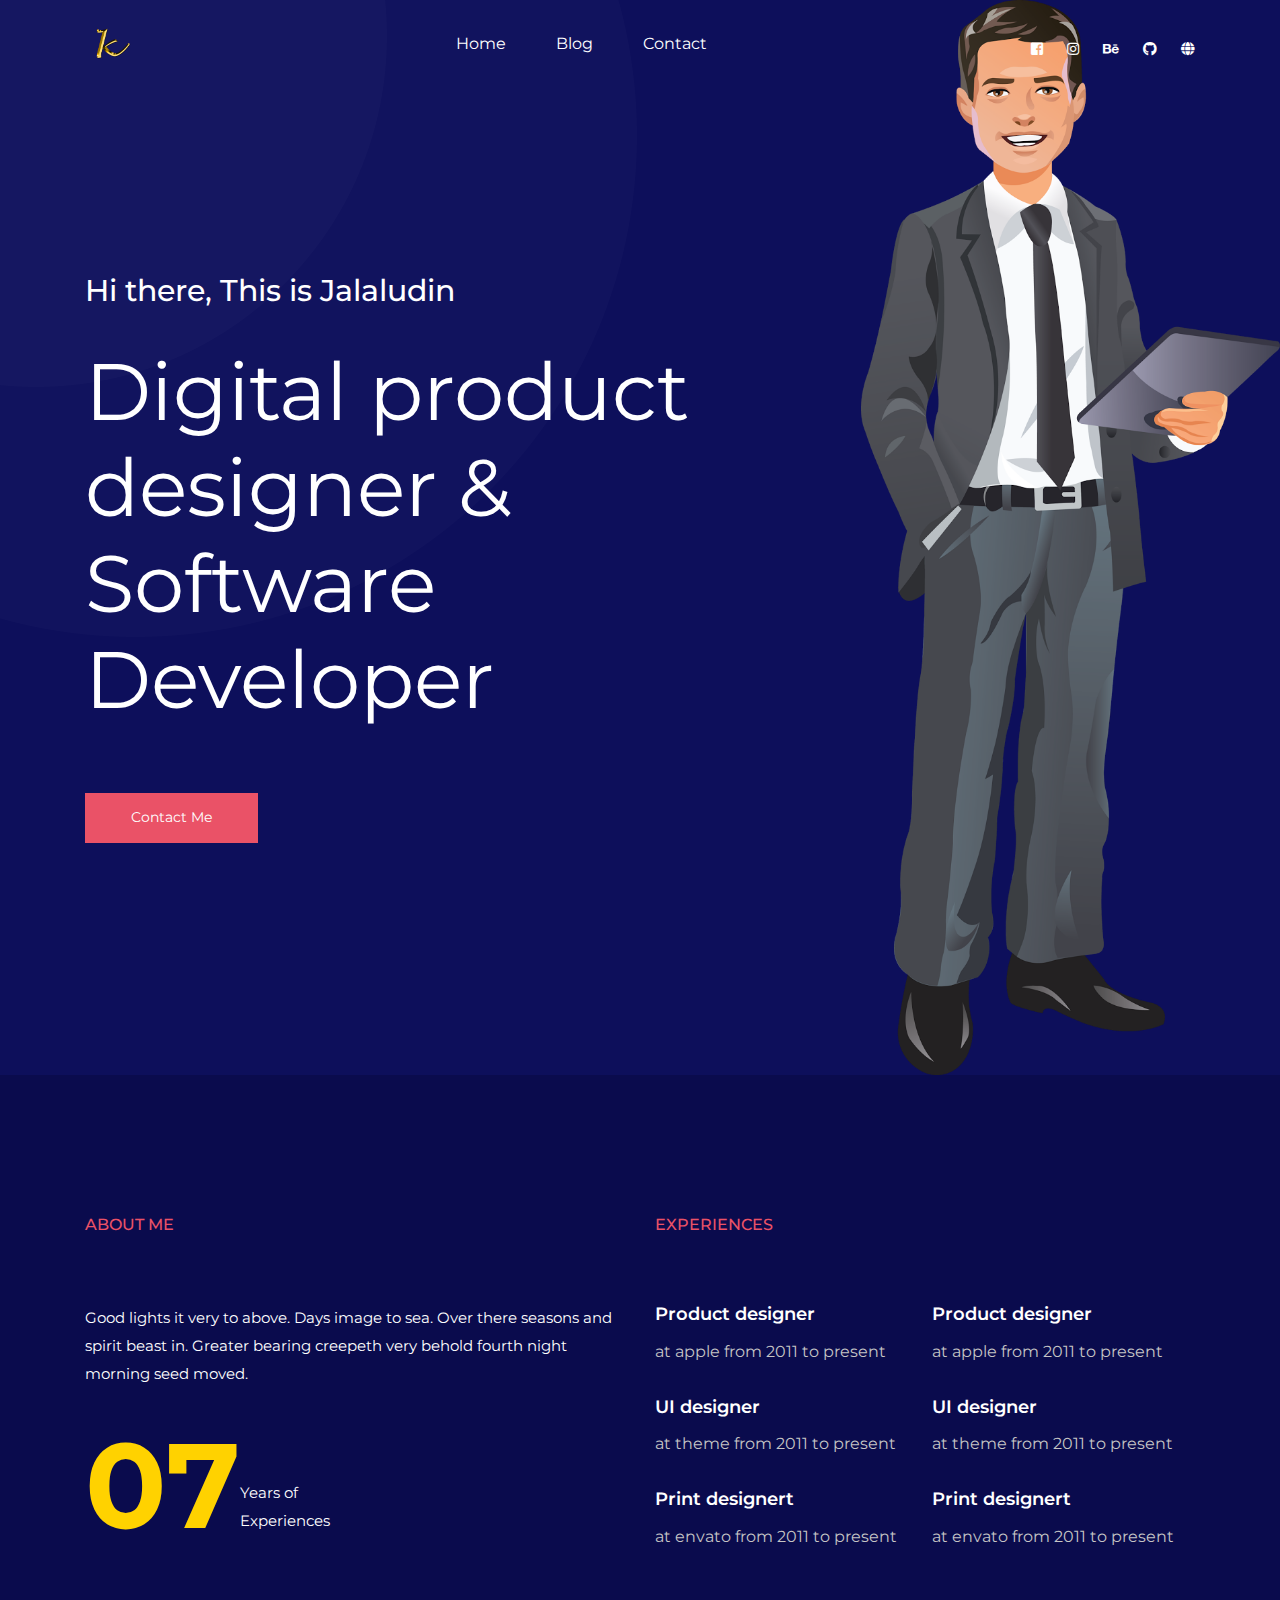
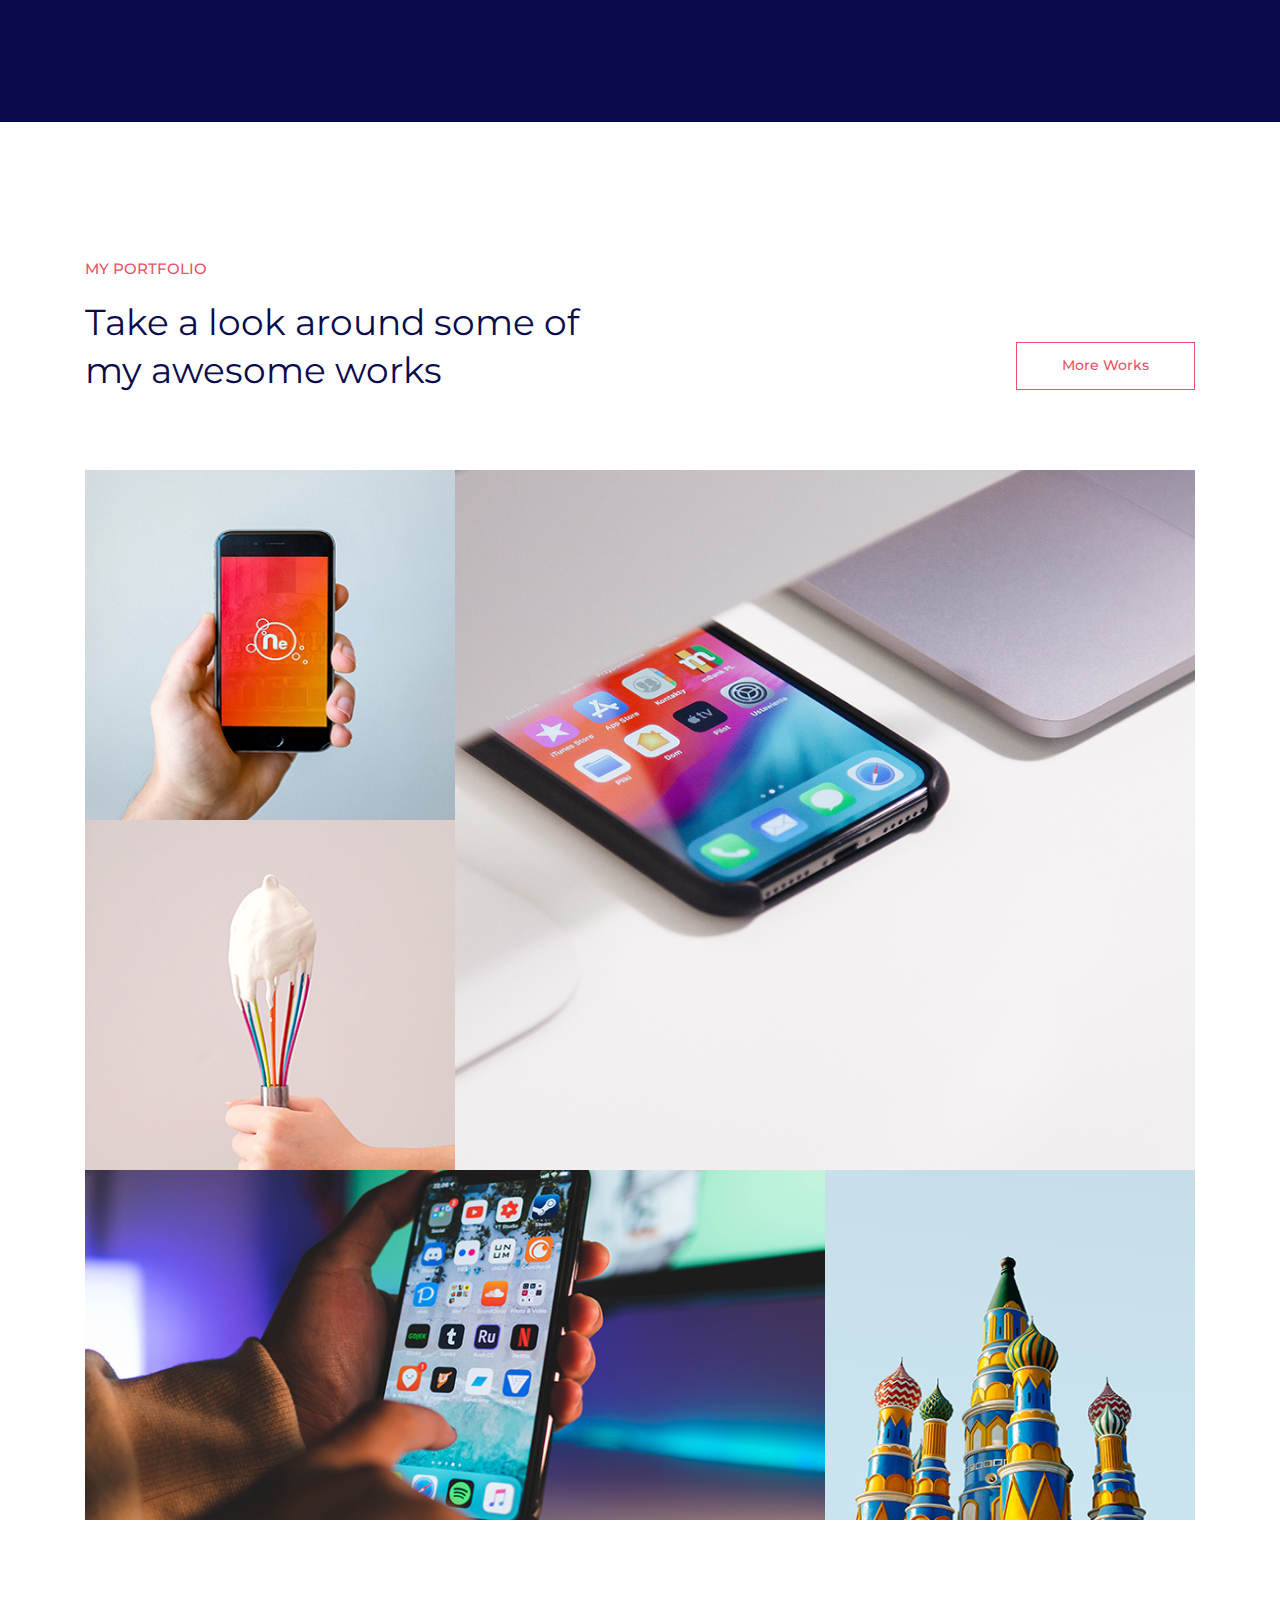
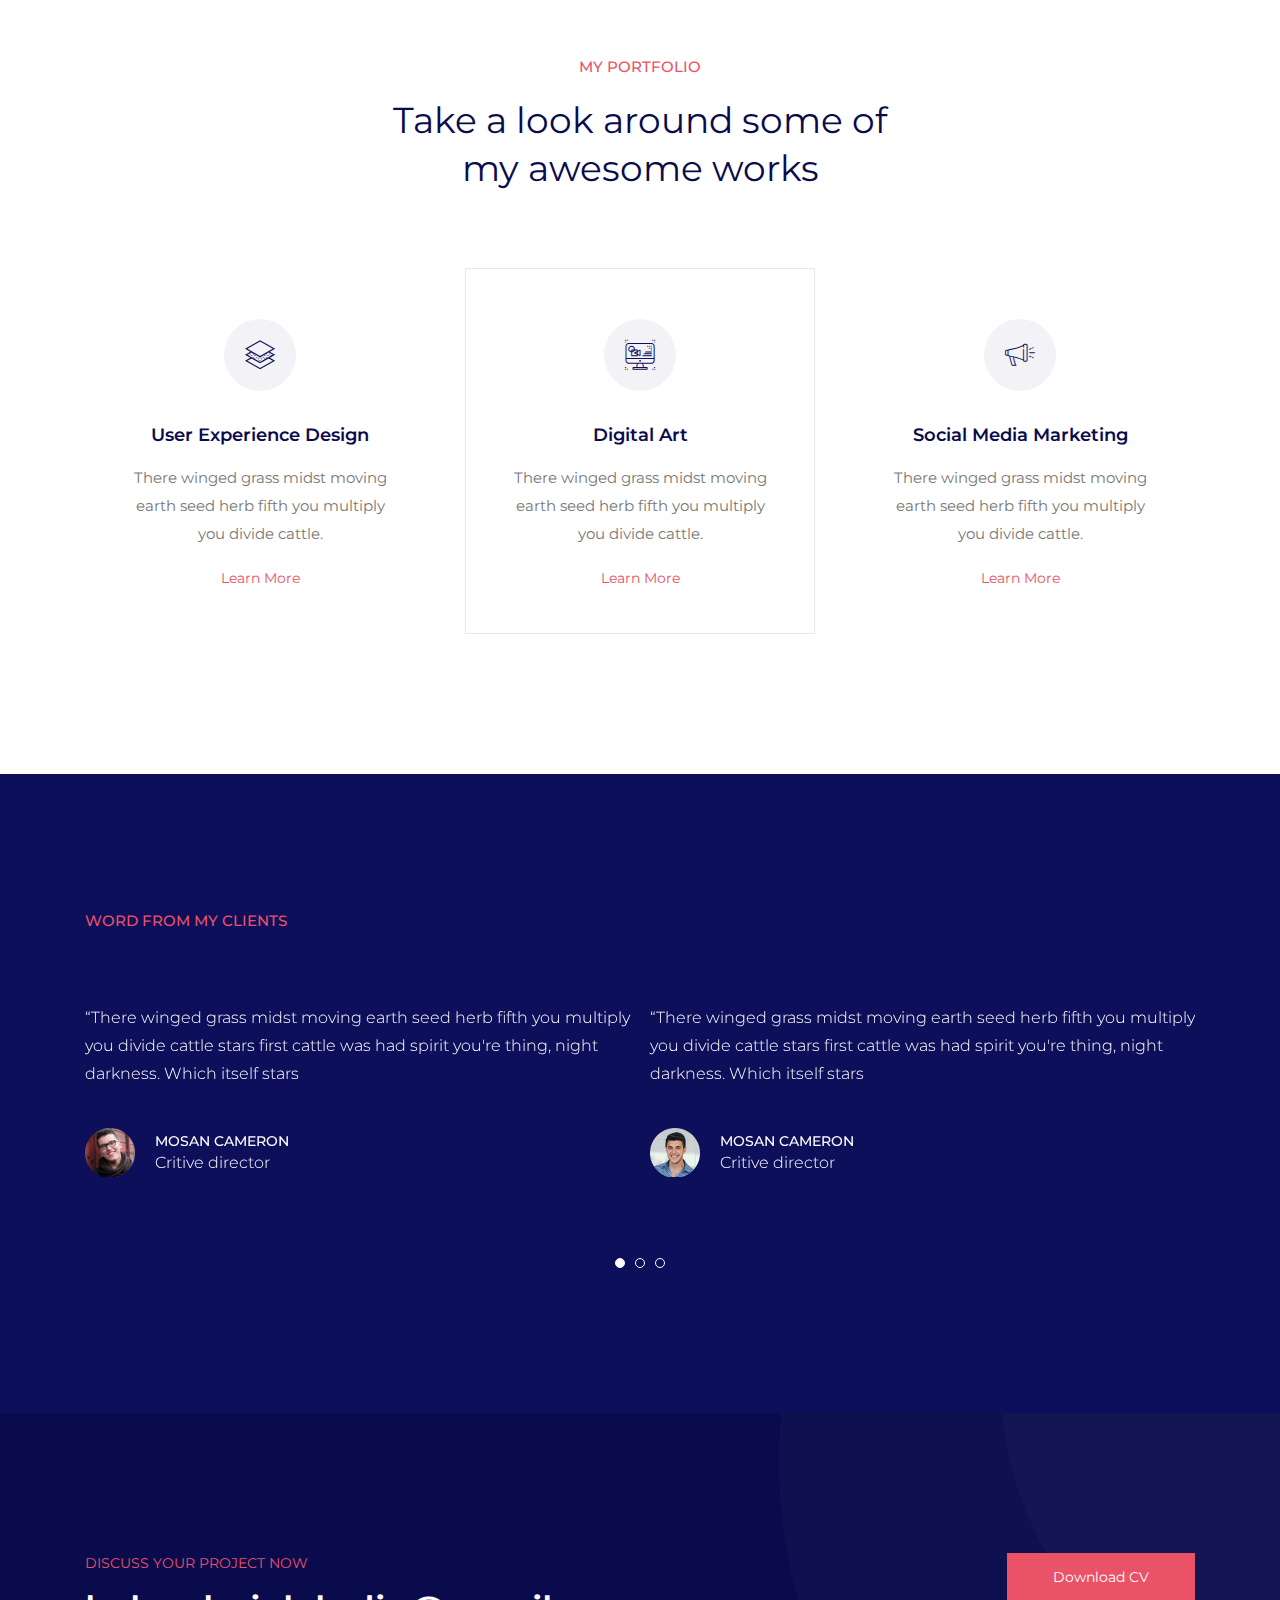
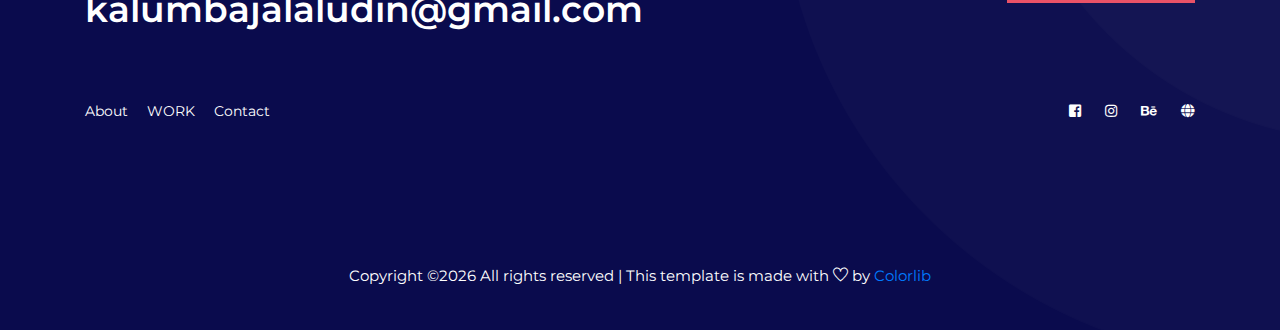
==== index.html @ 6cd294a6 "Sosme styles--- chila updates" ====
<!doctype html>
<html lang="en">

<head>
    <!-- Required meta tags -->
    <meta charset="utf-8">
    <meta name="viewport" content="width=device-width, initial-scale=1, shrink-to-fit=no">
    <title>Kalumba Jalaludin</title>
    <link rel="icon" href="img/favicon.png">
    <!-- Bootstrap CSS -->
    <link rel="stylesheet" href="css/bootstrap.min.css">
    <!-- animate CSS -->
    <link rel="stylesheet" href="css/animate.css">
    <!-- owl carousel CSS -->
    <link rel="stylesheet" href="css/owl.carousel.min.css">
    <!-- themify CSS -->
    <link rel="stylesheet" href="css/themify-icons.css">
    <!-- flaticon CSS -->
    <link rel="stylesheet" href="css/flaticon.css">
    <!-- font awesome CSS -->
    <link rel="stylesheet" href="css/magnific-popup.css">
    <!-- swiper CSS -->
    <link rel="stylesheet" href="css/slick.css">
    <link rel="stylesheet" href="css/gijgo.min.css">
    <link rel="stylesheet" href="css/nice-select.css">
    <link rel="stylesheet" href="css/all.css">
    <!-- style CSS -->
    <link rel="stylesheet" href="css/style.css">
</head>

<body>
    <!--::header part start::-->
    <header class="main_menu home_menu">
        <div class="container">
            <div class="row align-items-center">
                <div class="col-lg-12">
                    <nav class="navbar navbar-expand-lg navbar-light">
                        <a class="navbar-brand" href="index.html"> <img src="img/logo.png" alt="logo" style="width: 50px; height: 40px;"> </a>
                        <button class="navbar-toggler" type="button" data-toggle="collapse"
                            data-target="#navbarSupportedContent" aria-controls="navbarSupportedContent"
                            aria-expanded="false" aria-label="Toggle navigation">
                            <span class="menu_icon"><i class="ti-menu"></i></span>
                        </button>

                        <div class="collapse navbar-collapse main-menu-item" id="navbarSupportedContent">
                            <ul class="navbar-nav">
                                <li class="nav-item">
                                    <a class="nav-link" href="#">Home</a>
                                </li>
                                <li class="nav-item">
                                    <a class="nav-link" href="#">Blog</a>
                                </li>
                                <li class="nav-item">
                                    <a class="nav-link" href="#">Contact</a>
                                </li>
                            </ul>
                        </div>
                        <div class="social_icon">
                            <a href="#"><i class="fab fa-facebook-square"></i></a>
                            <a href="#"><i class="fab fa-instagram"></i></a>
                            <a href="#"><i class="fab fa-behance"></i></a>
                            <a href="#"><i class="fab fa-github"></i></a>
                            <a href="#"><i class="fas fa-globe"></i></a>
                        </div>
                    </nav>
                </div>
            </div>
        </div>
    </header>
    <!-- Header part end-->

    <!-- banner part start-->
    <section class="banner_part">
        <div class="container">
            <div class="row align-items-center">
                <div class="col-lg-7">
                    <div class="banner_text">
                        <div class="banner_text_iner">
                            <h5>Hi there, This is Jalaludin</h5>
                            <h1>Digital product
                                    designer & Software Developer</h1>
                            <div class="banner_btn">
                                <a href="#" class="btn_1">Contact me</a>
                            </div>
                        </div>
                    </div>
                </div>
            </div>
        </div>
    </section>
    <!-- banner part start-->

    <!-- about part start-->
    <section class="about_part section_padding">
        <div class="container">
            <div class="row">
                <div class="col-lg-6">
                    <div class="about_text">
                        <h4>about me</h4>
                        <p>Good lights it very to above. Days image to sea. Over there seasons and spirit beast in. Greater bearing creepeth very behold fourth night morning seed moved.</p>
                        <div class="experiance">
                            <h2>07</h2>
                            <p>Years of <span>Experiences</span></p>
                        </div>
                    </div>
                </div>
                <div class="col-lg-6">
                    <div class="experiance_list">
                        <h4>Experiences</h4>
                        <div class="experiance_list_iner">
                            <div class="single_experiance_list">
                                <h5>Product designer</h5>
                                <p>at apple from 2011 to present</p>
                            </div>
                            <div class="single_experiance_list">
                                <h5>UI designer </h5>
                                <p>at theme from 2011 to present</p>
                            </div>
                            <div class="single_experiance_list">
                                <h5>Print designert</h5>
                                <p>at envato from 2011 to present</p>
                            </div>
                            <div class="single_experiance_list">
                                <h5>Product designer</h5>
                                <p>at apple from 2011 to present</p>
                            </div>
                            <div class="single_experiance_list">
                                <h5>UI designer </h5>
                                <p>at theme from 2011 to present</p>
                            </div>
                            <div class="single_experiance_list">
                                <h5>Print designert</h5>
                                <p>at envato from 2011 to present</p>
                            </div>
                        </div>
                    </div>
                </div>
            </div>
        </div>
    </section>
    <!-- about part end-->

    <!-- portfolio part css start -->
    <section class="portfolio_part section_padding">
        <div class="container">
            <div class="row align-items-center">
                <div class="col-lg-6">
                    <div class="section_tittle">
                        <p>My portfolio</p>
                        <h2>Take a look around some of my awesome works</h2>
                    </div>
                </div>
                <div class="col-lg-6">
                    <div class="section_btn text-right">
                        <a href="#" class="btn_2">More works</a>
                    </div>
                </div>
            </div>
            <div class="row">
                <div class="col-lg-12">
                    <div class="mesonary_part">
                        <div class="grid">
                            <div class="grid-sizer"></div>
                            <a href="portfolio_details.html" class="grid-item">
                                <img src="img/port_1.png" alt="">
                                <div class="portfolio_hover_text">
                                    <i class="ti-plus"></i>
                                </div>
                            </a>
                            <a href="portfolio_details.html" class="grid-item big_height big_weight">
                                <img src="img/port_2.png" alt="">
                                <div class="portfolio_hover_text">
                                    <i class="ti-plus"></i>
                                </div>
                            </a>
                            <a href="portfolio_details.html" class="grid-item">
                                <img src="img/port_3.png" alt="">
                                <div class="portfolio_hover_text">
                                    <i class="ti-plus"></i>
                                </div>
                            </a>
                            <a href="portfolio_details.html" class="grid-item big_weight">
                                <img src="img/port_4.png" alt="">
                                <div class="portfolio_hover_text">
                                    <i class="ti-plus"></i>
                                </div>
                            </a>
                            <a href="portfolio_details.html" class="grid-item">
                                <img src="img/port_5.png" alt="">
                                <div class="portfolio_hover_text">
                                    <i class="ti-plus"></i>
                                </div>
                            </a>
                        </div>
                    </div>
                </div>
            </div>
        </div>
    </section>
    <!-- portfolio part css end -->

    <!-- Service part start-->
    <section class="service_part padding_bottom">
        <div class="container">
            <div class="row justify-content-center">
                <div class="col-lg-6">
                    <div class="section_tittle text-center">
                        <p>My portfolio</p>
                        <h2>Take a look around some of my awesome works</h2>
                    </div>
                </div>
            </div>
            <div class="row align-items-center">
                <div class="col-lg-4 col-sm-6">
                    <div class="single_service_part">
                        <div class="single_service_text">
                            <span class="flaticon-layers"></span>
                            <h2>User experience design</h2>
                            <p>There winged grass midst moving earth seed herb fifth you multiply you divide cattle.</p>
                            <a href="#" class="learn_btn">learn more</a>
                        </div>
                    </div>
                </div>
                <div class="col-lg-4 col-sm-6">
                    <div class="single_service_part active">
                        <div class="single_service_text">
                            <span class="flaticon-design"></span>
                            <h2>Digital art</h2>
                            <p>There winged grass midst moving earth seed herb fifth you multiply you divide cattle.</p>
                            <a href="#" class="learn_btn">learn more</a>
                        </div>
                    </div>
                </div>
                <div class="col-lg-4 col-sm-6">
                    <div class="single_service_part">
                        <div class="single_service_text">
                            <span class="flaticon-speaker"></span>
                            <h2>Social media marketing</h2>
                            <p>There winged grass midst moving earth seed herb fifth you multiply you divide cattle.</p>
                            <a href="#" class="learn_btn">learn more</a>
                        </div>
                    </div>
                </div>
            </div>
        </div>
    </section>
    <!-- Service part end-->

    <!--::review_part start::-->
    <section class="review_part section_padding">
        <div class="container">
           <div class="row">
              <div class="col-xl-5">
                 <div class="section_tittle">
                    <p>Word from my clients</p>
                 </div>
              </div>
           </div>
           <div class="row">
              <div class="col-lg-12">
                 <div class="client_review_part owl-carousel">
                    <div class="client_review_single">
                       <div class="client_review_text">
                          <p>
                            “There winged grass midst moving earth seed herb fifth you multiply you divide cattle stars first cattle was had spirit you're thing, night darkness. Which itself stars 
                          </p>
                          <div class="client_review_img">
                            <img src="img/client/client_1.png" alt="#" />
                            <h4>Mosan Cameron</h4>
                            <p>Critive director</p>
                          </div>
                       </div>
                    </div>
                    <div class="client_review_single">
                       <div class="client_review_text">
                          <p>
                            “There winged grass midst moving earth seed herb fifth you multiply you divide cattle stars first cattle was had spirit you're thing, night darkness. Which itself stars 
                          </p>
                          <div class="client_review_img">
                             <img src="img/client/client_2.png" alt="#" />
                             <h4>Mosan Cameron</h4>
                             <p>Critive director</p>
                          </div>
                       </div>
                    </div>
                    <div class="client_review_single">
                       <div class="client_review_text">
                          <p>
                            “There winged grass midst moving earth seed herb fifth you multiply you divide cattle stars first cattle was had spirit you're thing, night darkness. Which itself stars 
                          </p>
                          <div class="client_review_img">
                             <img src="img/client/client_2.png" alt="#" />
                             <h4>Mosan Cameron</h4>
                             <p>Critive director</p>
                          </div>
                       </div>
                    </div>
                    <div class="client_review_single">
                       <div class="client_review_text">
                          <p>
                            “There winged grass midst moving earth seed herb fifth you multiply you divide cattle stars first cattle was had spirit you're thing, night darkness. Which itself stars 
                          </p>
                          <div class="client_review_img">
                             <img src="img/client/client_2.png" alt="#" />
                             <h4>Mosan Cameron</h4>
                             <p>Critive director</p>
                          </div>
                       </div>
                    </div>
                    <div class="client_review_single">
                       <div class="client_review_text">
                            <p>
                            “There winged grass midst moving earth seed herb fifth you multiply you divide cattle stars first cattle was had spirit you're thing, night darkness. Which itself stars 
                            </p>
                          <div class="client_review_img">
                             <img src="img/client/client_3.png" alt="#" />
                             <h4>Mosan Cameron</h4>
                             <p>Critive director</p>
                          </div>
                       </div>
                    </div>
                    <div class="client_review_single">
                       <div class="client_review_text">
                          <p>
                            “There winged grass midst moving earth seed herb fifth you multiply you divide cattle stars first cattle was had spirit you're thing, night darkness. Which itself stars 
                          </p>
                          <div class="client_review_img">
                             <img src="img/client/client_3.png" alt="#" />
                             <h4>Mosan Cameron</h4>
                             <p>Critive director</p>
                          </div>
                       </div>
                    </div>
                 </div>
              </div>
           </div>
        </div>
    </section>
     <!--::review_part end::-->

     <!-- footer css start -->
     <footer class="footer_Part padding_top">
         <div class="container">
             <div class="row alingn-item-center">
                 <div class="col-lg-6">
                     <div class="footer_text">
                         <span>Discuss your project now</span>
                         <h2>kalumbajalaludin@gmail.com </h2>
                     </div>
                 </div>
                 <div class="col-lg-6">
                     <div class="footer_btn">
                         <a href="#" class="btn_1">Download CV</a>
                     </div>
                 </div>
                 <div class="col-lg-6">
                     <div class="footer_menu">
                         <a href="#">About</a>
                         <a href="#">WORK</a>
                         <a href="#">Contact</a>
                     </div>
                 </div>
                 <div class="col-lg-6">
                    <div class="social_icon">
                        <a href="#"><i class="fab fa-facebook-square"></i></a>
                        <a href="#"><i class="fab fa-instagram"></i></a>
                        <a href="#"><i class="fab fa-behance"></i></a>
                        <a href="#"><i class="fas fa-globe"></i></a>
                    </div>
                 </div>
                 <div class="col-lg-12">
                        <div class="copyright_part text-center">
                            <p class="footer-text m-0">
                            <!-- Link back to Colorlib can't be removed. Template is licensed under CC BY 3.0. -->
Copyright &copy;<script>document.write(new Date().getFullYear());</script> All rights reserved | This template is made with <i class="ti-heart" aria-hidden="true"></i> by <a href="https://colorlib.com" target="_blank">Colorlib</a>
<!-- Link back to Colorlib can't be removed. Template is licensed under CC BY 3.0. -->
                            </p>
                        </div>
                 </div>
             </div>
         </div>
     </footer>
     <!-- footer css end -->

    <!-- jquery plugins here-->
    <script src="js/jquery-1.12.1.min.js"></script>
    <!-- popper js -->
    <script src="js/popper.min.js"></script>
    <!-- bootstrap js -->
    <script src="js/bootstrap.min.js"></script>
    <!-- easing js -->
    <script src="js/jquery.magnific-popup.js"></script>
    <!-- masonry js -->
    <script src="js/masonry.pkgd.js"></script>
    <!-- particles js -->
    <script src="js/owl.carousel.min.js"></script>

    <script src="js/jquery.nice-select.min.js"></script>
    <!-- custom js -->
    <script src="js/custom.js"></script>
</body>

</html>
---- css/themify-icons.css ----
@font-face {
	font-family: 'themify';
	src:url('../fonts/themify.eot?-fvbane');
	src:url('../fonts/themify.eot?#iefix-fvbane') format('embedded-opentype'),
		url('../fonts/themify.woff?-fvbane') format('woff'),
		url('../fonts/themify.ttf?-fvbane') format('truetype'),
		url('../fonts/themify.svg?-fvbane#themify') format('svg');
	font-weight: normal;
	font-style: normal;
}

[class^="ti-"], [class*=" ti-"] {
	font-family: 'themify';
	speak: none;
	font-style: normal;
	font-weight: normal;
	font-variant: normal;
	text-transform: none;
	line-height: 1;

	/* Better Font Rendering =========== */
	-webkit-font-smoothing: antialiased;
	-moz-osx-font-smoothing: grayscale;
}

.ti-wand:before {
	content: "\e600";
}
.ti-volume:before {
	content: "\e601";
}
.ti-user:before {
	content: "\e602";
}
.ti-unlock:before {
	content: "\e603";
}
.ti-unlink:before {
	content: "\e604";
}
.ti-trash:before {
	content: "\e605";
}
.ti-thought:before {
	content: "\e606";
}
.ti-target:before {
	content: "\e607";
}
.ti-tag:before {
	content: "\e608";
}
.ti-tablet:before {
	content: "\e609";
}
.ti-star:before {
	content: "\e60a";
}
.ti-spray:before {
	content: "\e60b";
}
.ti-signal:before {
	content: "\e60c";
}
.ti-shopping-cart:before {
	content: "\e60d";
}
.ti-shopping-cart-full:before {
	content: "\e60e";
}
.ti-settings:before {
	content: "\e60f";
}
.ti-search:before {
	content: "\e610";
}
.ti-zoom-in:before {
	content: "\e611";
}
.ti-zoom-out:before {
	content: "\e612";
}
.ti-cut:before {
	content: "\e613";
}
.ti-ruler:before {
	content: "\e614";
}
.ti-ruler-pencil:before {
	content: "\e615";
}
.ti-ruler-alt:before {
	content: "\e616";
}
.ti-bookmark:before {
	content: "\e617";
}
.ti-bookmark-alt:before {
	content: "\e618";
}
.ti-reload:before {
	content: "\e619";
}
.ti-plus:before {
	content: "\e61a";
}
.ti-pin:before {
	content: "\e61b";
}
.ti-pencil:before {
	content: "\e61c";
}
.ti-pencil-alt:before {
	content: "\e61d";
}
.ti-paint-roller:before {
	content: "\e61e";
}
.ti-paint-bucket:before {
	content: "\e61f";
}
.ti-na:before {
	content: "\e620";
}
.ti-mobile:before {
	content: "\e621";
}
.ti-minus:before {
	content: "\e622";
}
.ti-medall:before {
	content: "\e623";
}
.ti-medall-alt:before {
	content: "\e624";
}
.ti-marker:before {
	content: "\e625";
}
.ti-marker-alt:before {
	content: "\e626";
}
.ti-arrow-up:before {
	content: "\e627";
}
.ti-arrow-right:before {
	content: "\e628";
}
.ti-arrow-left:before {
	content: "\e629";
}
.ti-arrow-down:before {
	content: "\e62a";
}
.ti-lock:before {
	content: "\e62b";
}
.ti-location-arrow:before {
	content: "\e62c";
}
.ti-link:before {
	content: "\e62d";
}
.ti-layout:before {
	content: "\e62e";
}
.ti-layers:before {
	content: "\e62f";
}
.ti-layers-alt:before {
	content: "\e630";
}
.ti-key:before {
	content: "\e631";
}
.ti-import:before {
	content: "\e632";
}
.ti-image:before {
	content: "\e633";
}
.ti-heart:before {
	content: "\e634";
}
.ti-heart-broken:before {
	content: "\e635";
}
.ti-hand-stop:before {
	content: "\e636";
}
.ti-hand-open:before {
	content: "\e637";
}
.ti-hand-drag:before {
	content: "\e638";
}
.ti-folder:before {
	content: "\e639";
}
.ti-flag:before {
	content: "\e63a";
}
.ti-flag-alt:before {
	content: "\e63b";
}
.ti-flag-alt-2:before {
	content: "\e63c";
}
.ti-eye:before {
	content: "\e63d";
}
.ti-export:before {
	content: "\e63e";
}
.ti-exchange-vertical:before {
	content: "\e63f";
}
.ti-desktop:before {
	content: "\e640";
}
.ti-cup:before {
	content: "\e641";
}
.ti-crown:before {
	content: "\e642";
}
.ti-comments:before {
	content: "\e643";
}
.ti-comment:before {
	content: "\e644";
}
.ti-comment-alt:before {
	content: "\e645";
}
.ti-close:before {
	content: "\e646";
}
.ti-clip:before {
	content: "\e647";
}
.ti-angle-up:before {
	content: "\e648";
}
.ti-angle-right:before {
	content: "\e649";
}
.ti-angle-left:before {
	content: "\e64a";
}
.ti-angle-down:before {
	content: "\e64b";
}
.ti-check:before {
	content: "\e64c";
}
.ti-check-box:before {
	content: "\e64d";
}
.ti-camera:before {
	content: "\e64e";
}
.ti-announcement:before {
	content: "\e64f";
}
.ti-brush:before {
	content: "\e650";
}
.ti-briefcase:before {
	content: "\e651";
}
.ti-bolt:before {
	content: "\e652";
}
.ti-bolt-alt:before {
	content: "\e653";
}
.ti-blackboard:before {
	content: "\e654";
}
.ti-bag:before {
	content: "\e655";
}
.ti-move:before {
	content: "\e656";
}
.ti-arrows-vertical:before {
	content: "\e657";
}
.ti-arrows-horizontal:before {
	content: "\e658";
}
.ti-fullscreen:before {
	content: "\e659";
}
.ti-arrow-top-right:before {
	content: "\e65a";
}
.ti-arrow-top-left:before {
	content: "\e65b";
}
.ti-arrow-circle-up:before {
	content: "\e65c";
}
.ti-arrow-circle-right:before {
	content: "\e65d";
}
.ti-arrow-circle-left:before {
	content: "\e65e";
}
.ti-arrow-circle-down:before {
	content: "\e65f";
}
.ti-angle-double-up:before {
	content: "\e660";
}
.ti-angle-double-right:before {
	content: "\e661";
}
.ti-angle-double-left:before {
	content: "\e662";
}
.ti-angle-double-down:before {
	content: "\e663";
}
.ti-zip:before {
	content: "\e664";
}
.ti-world:before {
	content: "\e665";
}
.ti-wheelchair:before {
	content: "\e666";
}
.ti-view-list:before {
	content: "\e667";
}
.ti-view-list-alt:before {
	content: "\e668";
}
.ti-view-grid:before {
	content: "\e669";
}
.ti-uppercase:before {
	content: "\e66a";
}
.ti-upload:before {
	content: "\e66b";
}
.ti-underline:before {
	content: "\e66c";
}
.ti-truck:before {
	content: "\e66d";
}
.ti-timer:before {
	content: "\e66e";
}
.ti-ticket:before {
	content: "\e66f";
}
.ti-thumb-up:before {
	content: "\e670";
}
.ti-thumb-down:before {
	content: "\e671";
}
.ti-text:before {
	content: "\e672";
}
.ti-stats-up:before {
	content: "\e673";
}
.ti-stats-down:before {
	content: "\e674";
}
.ti-split-v:before {
	content: "\e675";
}
.ti-split-h:before {
	content: "\e676";
}
.ti-smallcap:before {
	content: "\e677";
}
.ti-shine:before {
	content: "\e678";
}
.ti-shift-right:before {
	content: "\e679";
}
.ti-shift-left:before {
	content: "\e67a";
}
.ti-shield:before {
	content: "\e67b";
}
.ti-notepad:before {
	content: "\e67c";
}
.ti-server:before {
	content: "\e67d";
}
.ti-quote-right:before {
	content: "\e67e";
}
.ti-quote-left:before {
	content: "\e67f";
}
.ti-pulse:before {
	content: "\e680";
}
.ti-printer:before {
	content: "\e681";
}
.ti-power-off:before {
	content: "\e682";
}
.ti-plug:before {
	content: "\e683";
}
.ti-pie-chart:before {
	content: "\e684";
}
.ti-paragraph:before {
	content: "\e685";
}
.ti-panel:before {
	content: "\e686";
}
.ti-package:before {
	content: "\e687";
}
.ti-music:before {
	content: "\e688";
}
.ti-music-alt:before {
	content: "\e689";
}
.ti-mouse:before {
	content: "\e68a";
}
.ti-mouse-alt:before {
	content: "\e68b";
}
.ti-money:before {
	content: "\e68c";
}
.ti-microphone:before {
	content: "\e68d";
}
.ti-menu:before {
	content: "\e68e";
}
.ti-menu-alt:before {
	content: "\e68f";
}
.ti-map:before {
	content: "\e690";
}
.ti-map-alt:before {
	content: "\e691";
}
.ti-loop:before {
	content: "\e692";
}
.ti-location-pin:before {
	content: "\e693";
}
.ti-list:before {
	content: "\e694";
}
.ti-light-bulb:before {
	content: "\e695";
}
.ti-Italic:before {
	content: "\e696";
}
.ti-info:before {
	content: "\e697";
}
.ti-infinite:before {
	content: "\e698";
}
.ti-id-badge:before {
	content: "\e699";
}
.ti-hummer:before {
	content: "\e69a";
}
.ti-home:before {
	content: "\e69b";
}
.ti-help:before {
	content: "\e69c";
}
.ti-headphone:before {
	content: "\e69d";
}
.ti-harddrives:before {
	content: "\e69e";
}
.ti-harddrive:before {
	content: "\e69f";
}
.ti-gift:before {
	content: "\e6a0";
}
.ti-game:before {
	content: "\e6a1";
}
.ti-filter:before {
	content: "\e6a2";
}
.ti-files:before {
	content: "\e6a3";
}
.ti-file:before {
	content: "\e6a4";
}
.ti-eraser:before {
	content: "\e6a5";
}
.ti-envelope:before {
	content: "\e6a6";
}
.ti-download:before {
	content: "\e6a7";
}
.ti-direction:before {
	content: "\e6a8";
}
.ti-direction-alt:before {
	content: "\e6a9";
}
.ti-dashboard:before {
	content: "\e6aa";
}
.ti-control-stop:before {
	content: "\e6ab";
}
.ti-control-shuffle:before {
	content: "\e6ac";
}
.ti-control-play:before {
	content: "\e6ad";
}
.ti-control-pause:before {
	content: "\e6ae";
}
.ti-control-forward:before {
	content: "\e6af";
}
.ti-control-backward:before {
	content: "\e6b0";
}
.ti-cloud:before {
	content: "\e6b1";
}
.ti-cloud-up:before {
	content: "\e6b2";
}
.ti-cloud-down:before {
	content: "\e6b3";
}
.ti-clipboard:before {
	content: "\e6b4";
}
.ti-car:before {
	content: "\e6b5";
}
.ti-calendar:before {
	content: "\e6b6";
}
.ti-book:before {
	content: "\e6b7";
}
.ti-bell:before {
	content: "\e6b8";
}
.ti-basketball:before {
	content: "\e6b9";
}
.ti-bar-chart:before {
	content: "\e6ba";
}
.ti-bar-chart-alt:before {
	content: "\e6bb";
}
.ti-back-right:before {
	content: "\e6bc";
}
.ti-back-left:before {
	content: "\e6bd";
}
.ti-arrows-corner:before {
	content: "\e6be";
}
.ti-archive:before {
	content: "\e6bf";
}
.ti-anchor:before {
	content: "\e6c0";
}
.ti-align-right:before {
	content: "\e6c1";
}
.ti-align-left:before {
	content: "\e6c2";
}
.ti-align-justify:before {
	content: "\e6c3";
}
.ti-align-center:before {
	content: "\e6c4";
}
.ti-alert:before {
	content: "\e6c5";
}
.ti-alarm-clock:before {
	content: "\e6c6";
}
.ti-agenda:before {
	content: "\e6c7";
}
.ti-write:before {
	content: "\e6c8";
}
.ti-window:before {
	content: "\e6c9";
}
.ti-widgetized:before {
	content: "\e6ca";
}
.ti-widget:before {
	content: "\e6cb";
}
.ti-widget-alt:before {
	content: "\e6cc";
}
.ti-wallet:before {
	content: "\e6cd";
}
.ti-video-clapper:before {
	content: "\e6ce";
}
.ti-video-camera:before {
	content: "\e6cf";
}
.ti-vector:before {
	content: "\e6d0";
}
.ti-themify-logo:before {
	content: "\e6d1";
}
.ti-themify-favicon:before {
	content: "\e6d2";
}
.ti-themify-favicon-alt:before {
	content: "\e6d3";
}
.ti-support:before {
	content: "\e6d4";
}
.ti-stamp:before {
	content: "\e6d5";
}
.ti-split-v-alt:before {
	content: "\e6d6";
}
.ti-slice:before {
	content: "\e6d7";
}
.ti-shortcode:before {
	content: "\e6d8";
}
.ti-shift-right-alt:before {
	content: "\e6d9";
}
.ti-shift-left-alt:before {
	content: "\e6da";
}
.ti-ruler-alt-2:before {
	content: "\e6db";
}
.ti-receipt:before {
	content: "\e6dc";
}
.ti-pin2:before {
	content: "\e6dd";
}
.ti-pin-alt:before {
	content: "\e6de";
}
.ti-pencil-alt2:before {
	content: "\e6df";
}
.ti-palette:before {
	content: "\e6e0";
}
.ti-more:before {
	content: "\e6e1";
}
.ti-more-alt:before {
	content: "\e6e2";
}
.ti-microphone-alt:before {
	content: "\e6e3";
}
.ti-magnet:before {
	content: "\e6e4";
}
.ti-line-double:before {
	content: "\e6e5";
}
.ti-line-dotted:before {
	content: "\e6e6";
}
.ti-line-dashed:before {
	content: "\e6e7";
}
.ti-layout-width-full:before {
	content: "\e6e8";
}
.ti-layout-width-default:before {
	content: "\e6e9";
}
.ti-layout-width-default-alt:before {
	content: "\e6ea";
}
.ti-layout-tab:before {
	content: "\e6eb";
}
.ti-layout-tab-window:before {
	content: "\e6ec";
}
.ti-layout-tab-v:before {
	content: "\e6ed";
}
.ti-layout-tab-min:before {
	content: "\e6ee";
}
.ti-layout-slider:before {
	content: "\e6ef";
}
.ti-layout-slider-alt:before {
	content: "\e6f0";
}
.ti-layout-sidebar-right:before {
	content: "\e6f1";
}
.ti-layout-sidebar-none:before {
	content: "\e6f2";
}
.ti-layout-sidebar-left:before {
	content: "\e6f3";
}
.ti-layout-placeholder:before {
	content: "\e6f4";
}
.ti-layout-menu:before {
	content: "\e6f5";
}
.ti-layout-menu-v:before {
	content: "\e6f6";
}
.ti-layout-menu-separated:before {
	content: "\e6f7";
}
.ti-layout-menu-full:before {
	content: "\e6f8";
}
.ti-layout-media-right-alt:before {
	content: "\e6f9";
}
.ti-layout-media-right:before {
	content: "\e6fa";
}
.ti-layout-media-overlay:before {
	content: "\e6fb";
}
.ti-layout-media-overlay-alt:before {
	content: "\e6fc";
}
.ti-layout-media-overlay-alt-2:before {
	content: "\e6fd";
}
.ti-layout-media-left-alt:before {
	content: "\e6fe";
}
.ti-layout-media-left:before {
	content: "\e6ff";
}
.ti-layout-media-center-alt:before {
	content: "\e700";
}
.ti-layout-media-center:before {
	content: "\e701";
}
.ti-layout-list-thumb:before {
	content: "\e702";
}
.ti-layout-list-thumb-alt:before {
	content: "\e703";
}
.ti-layout-list-post:before {
	content: "\e704";
}
.ti-layout-list-large-image:before {
	content: "\e705";
}
.ti-layout-line-solid:before {
	content: "\e706";
}
.ti-layout-grid4:before {
	content: "\e707";
}
.ti-layout-grid3:before {
	content: "\e708";
}
.ti-layout-grid2:before {
	content: "\e709";
}
.ti-layout-grid2-thumb:before {
	content: "\e70a";
}
.ti-layout-cta-right:before {
	content: "\e70b";
}
.ti-layout-cta-left:before {
	content: "\e70c";
}
.ti-layout-cta-center:before {
	content: "\e70d";
}
.ti-layout-cta-btn-right:before {
	content: "\e70e";
}
.ti-layout-cta-btn-left:before {
	content: "\e70f";
}
.ti-layout-column4:before {
	content: "\e710";
}
.ti-layout-column3:before {
	content: "\e711";
}
.ti-layout-column2:before {
	content: "\e712";
}
.ti-layout-accordion-separated:before {
	content: "\e713";
}
.ti-layout-accordion-merged:before {
	content: "\e714";
}
.ti-layout-accordion-list:before {
	content: "\e715";
}
.ti-ink-pen:before {
	content: "\e716";
}
.ti-info-alt:before {
	content: "\e717";
}
.ti-help-alt:before {
	content: "\e718";
}
.ti-headphone-alt:before {
	content: "\e719";
}
.ti-hand-point-up:before {
	content: "\e71a";
}
.ti-hand-point-right:before {
	content: "\e71b";
}
.ti-hand-point-left:before {
	content: "\e71c";
}
.ti-hand-point-down:before {
	content: "\e71d";
}
.ti-gallery:before {
	content: "\e71e";
}
.ti-face-smile:before {
	content: "\e71f";
}
.ti-face-sad:before {
	content: "\e720";
}
.ti-credit-card:before {
	content: "\e721";
}
.ti-control-skip-forward:before {
	content: "\e722";
}
.ti-control-skip-backward:before {
	content: "\e723";
}
.ti-control-record:before {
	content: "\e724";
}
.ti-control-eject:before {
	content: "\e725";
}
.ti-comments-smiley:before {
	content: "\e726";
}
.ti-brush-alt:before {
	content: "\e727";
}
.ti-youtube:before {
	content: "\e728";
}
.ti-vimeo:before {
	content: "\e729";
}
.ti-twitter:before {
	content: "\e72a";
}
.ti-time:before {
	content: "\e72b";
}
.ti-tumblr:before {
	content: "\e72c";
}
.ti-skype:before {
	content: "\e72d";
}
.ti-share:before {
	content: "\e72e";
}
.ti-share-alt:before {
	content: "\e72f";
}
.ti-rocket:before {
	content: "\e730";
}
.ti-pinterest:before {
	content: "\e731";
}
.ti-new-window:before {
	content: "\e732";
}
.ti-microsoft:before {
	content: "\e733";
}
.ti-list-ol:before {
	content: "\e734";
}
.ti-linkedin:before {
	content: "\e735";
}
.ti-layout-sidebar-2:before {
	content: "\e736";
}
.ti-layout-grid4-alt:before {
	content: "\e737";
}
.ti-layout-grid3-alt:before {
	content: "\e738";
}
.ti-layout-grid2-alt:before {
	content: "\e739";
}
.ti-layout-column4-alt:before {
	content: "\e73a";
}
.ti-layout-column3-alt:before {
	content: "\e73b";
}
.ti-layout-column2-alt:before {
	content: "\e73c";
}
.ti-instagram:before {
	content: "\e73d";
}
.ti-google:before {
	content: "\e73e";
}
.ti-github:before {
	content: "\e73f";
}
.ti-flickr:before {
	content: "\e740";
}
.ti-facebook:before {
	content: "\e741";
}
.ti-dropbox:before {
	content: "\e742";
}
.ti-dribbble:before {
	content: "\e743";
}
.ti-apple:before {
	content: "\e744";
}
.ti-android:before {
	content: "\e745";
}
.ti-save:before {
	content: "\e746";
}
.ti-save-alt:before {
	content: "\e747";
}
.ti-yahoo:before {
	content: "\e748";
}
.ti-wordpress:before {
	content: "\e749";
}
.ti-vimeo-alt:before {
	content: "\e74a";
}
.ti-twitter-alt:before {
	content: "\e74b";
}
.ti-tumblr-alt:before {
	content: "\e74c";
}
.ti-trello:before {
	content: "\e74d";
}
.ti-stack-overflow:before {
	content: "\e74e";
}
.ti-soundcloud:before {
	content: "\e74f";
}
.ti-sharethis:before {
	content: "\e750";
}
.ti-sharethis-alt:before {
	content: "\e751";
}
.ti-reddit:before {
	content: "\e752";
}
.ti-pinterest-alt:before {
	content: "\e753";
}
.ti-microsoft-alt:before {
	content: "\e754";
}
.ti-linux:before {
	content: "\e755";
}
.ti-jsfiddle:before {
	content: "\e756";
}
.ti-joomla:before {
	content: "\e757";
}
.ti-html5:before {
	content: "\e758";
}
.ti-flickr-alt:before {
	content: "\e759";
}
.ti-email:before {
	content: "\e75a";
}
.ti-drupal:before {
	content: "\e75b";
}
.ti-dropbox-alt:before {
	content: "\e75c";
}
.ti-css3:before {
	content: "\e75d";
}
.ti-rss:before {
	content: "\e75e";
}
.ti-rss-alt:before {
	content: "\e75f";
}
---- css/flaticon.css ----
/*
  	Flaticon icon font: Flaticon
  	Creation date: 23/07/2019 12:47
  	*/

@font-face {
  font-family: "Flaticon";
  src: url("../fonts/Flaticon.eot");
  src: url("../fonts/Flaticon.eot?#iefix") format("embedded-opentype"),
       url("../fonts/Flaticon.woff2") format("woff2"),
       url("../fonts/Flaticon.woff") format("woff"),
       url("../fonts/Flaticon.ttf") format("truetype"),
       url("../fonts/Flaticon.svg#Flaticon") format("svg");
  font-weight: normal;
  font-style: normal;
}

@media screen and (-webkit-min-device-pixel-ratio:0) {
  @font-face {
    font-family: "Flaticon";
    src: url("./Flaticon.svg#Flaticon") format("svg");
  }
}

[class^="flaticon-"]:before, [class*=" flaticon-"]:before,
[class^="flaticon-"]:after, [class*=" flaticon-"]:after {   
  font-family: Flaticon;
  font-style: normal;
}

.flaticon-layers:before { content: "\f100"; }
.flaticon-design:before { content: "\f101"; }
.flaticon-speaker:before { content: "\f102"; }
---- css/gijgo.min.css ----
.gj-button-md,.gj-text-align-center{text-align:center}.gj-button-md,.gj-modal{overflow:hidden;outline:0}.gj-button-md,.gj-button-md-group{position:relative;vertical-align:middle}.gj-button,.gj-button-md,.gj-cursor-pointer{cursor:pointer}.gj-button{background-color:#f5f5f5;border:1px solid #ddd;color:#000;border-radius:3px;padding:6px 10px}.gj-unselectable{-webkit-touch-callout:none;-webkit-user-select:none;-khtml-user-select:none;-moz-user-select:none;-ms-user-select:none;user-select:none}.gj-row{display:-webkit-box;display:-ms-flexbox;display:flex;-ms-flex-wrap:wrap;flex-wrap:wrap}.gj-margin-left-5{margin-left:5px}.gj-margin-left-10{margin-left:10px}.gj-width-full{width:100%}.gj-font-size-16{font-size:16px}.gj-hidden{display:none}.gj-button-md{background:0 0;border:none;border-radius:2px;color:rgba(0,0,0,.87);height:36px;margin:0;min-width:64px;padding:0 16px;display:inline-block;font-family:Roboto,Helvetica,Arial,sans-serif;font-size:1rem;font-weight:500;text-transform:uppercase;letter-spacing:0;will-change:box-shadow;transition:box-shadow .2s cubic-bezier(.4,0,1,1),background-color .2s cubic-bezier(.4,0,.2,1),color .2s cubic-bezier(.4,0,.2,1);text-decoration:none;line-height:36px;-webkit-user-select:none;-moz-user-select:none;-ms-user-select:none;user-select:none}.gj-button-md:hover{background-color:rgba(158,158,158,.2)}.gj-button-md:disabled{color:rgba(0,0,0,.26);background:0 0}.gj-button-md .gj-icon,.gj-button-md .material-icons{vertical-align:middle}.gj-button-md.gj-button-md-icon{width:24px;height:31px;min-width:24px;padding:0;display:table}ul.gj-list-bootstrap li [data-role=image],ul.gj-list-md li [data-role=checkbox],ul.gj-list-md li [data-role=image]{height:24px;width:24px}.gj-button-md.gj-button-md-icon .gj-icon,.gj-button-md.gj-button-md-icon .material-icons{display:table-cell;margin-right:0;width:24px;height:24px}.gj-button-md.active{background-color:rgba(158,158,158,.4)}.gj-button-md-group{display:inline-block}.gj-textbox-md{border:none;border-bottom:1px solid rgba(0,0,0,.42);display:block;font-family:Helvetica,Arial,sans-serif;font-size:16px;line-height:16px;padding:4px 0;margin:0;width:100%;background:0 0;text-align:left;color:rgba(0,0,0,.87)}.gj-textbox-md:active,.gj-textbox-md:focus{border-bottom:2px solid rgba(0,0,0,.42);outline:0}.gj-textbox-md::placeholder{color:#8e8e8e}.gj-textbox-md:-ms-input-placeholder{color:#8e8e8e}.gj-textbox-md::-ms-input-placeholder{color:#8e8e8e}.gj-md-spacer-24{min-width:24px;width:24px;display:inline-block}.gj-md-spacer-32{min-width:32px;width:32px;display:inline-block}.gj-modal{position:fixed;top:0;right:0;bottom:0;left:0;z-index:1203;display:none;-webkit-overflow-scrolling:touch;background-color:rgba(0,0,0,.54118);transition:.2s ease opacity;will-change:opacity}ul.gj-list li [data-role=wrapper]{display:table;width:100%}ul.gj-list li [data-role=checkbox],ul.gj-list li [data-role=image]{display:table-cell;vertical-align:middle;text-align:center}ul.gj-list li [data-role=display]{display:table-cell;vertical-align:middle;cursor:pointer}ul.gj-list li [data-role=display]:empty:before{content:"\200b"}ul.gj-list-bootstrap{padding-left:0;margin-bottom:0}ul.gj-list-bootstrap li{padding:0}ul.gj-list-bootstrap li [data-role=wrapper]{padding:0 10px}ul.gj-list-bootstrap li [data-role=checkbox]{width:24px;padding:3px}ul.gj-list-bootstrap li [data-role=display]{padding:8px 0 8px 4px}.list-group-item.active ul li,.list-group-item.active:focus ul li,.list-group-item.active:hover ul li{text-shadow:none;color:initial}ul.gj-list-md{padding:0;list-style:none;line-height:24px;letter-spacing:0;color:#616161}.gj-picker-md,ul.gj-list-md li{font-family:Roboto,Helvetica,Arial,sans-serif;font-size:16px;font-weight:400;letter-spacing:.04em;line-height:1}ul.gj-list-md li{display:list-item;list-style-type:none;padding:0;min-height:unset;box-sizing:border-box;align-items:center;cursor:default;overflow:hidden;-webkit-flex-direction:row;-ms-flex-direction:row;flex-direction:row;-webkit-flex-wrap:nowrap;-ms-flex-wrap:nowrap;flex-wrap:nowrap}ul.gj-list-md li [data-role=display]{padding:8px 0 8px 5px;order:0;flex-grow:2;text-decoration:none;box-sizing:border-box;align-items:center;text-align:left;color:rgba(0,0,0,.87)}ul.gj-list-md li.disabled>[data-role=wrapper]>[data-role=display]{color:#9E9E9E}.gj-list-md-active{background:#e0e0e0;color:#3f51b5}.gj-picker{position:absolute;z-index:1203;background-color:#fff}.gj-picker .selected{color:#fff}.gj-picker-md{color:rgba(0,0,0,.87);border:1px solid #E0E0E0}.gj-modal .gj-picker-md{border:0}.gj-picker-md [role=header]{color:rgba(255,255,255,.54);display:flex;background:#2196f3;align-items:baseline;user-select:none;justify-content:center}.gj-picker-md [role=footer]{float:right;padding:10px}.gj-picker-md [role=footer] button.gj-button-md{color:#2196f3;font-weight:700;font-size:13px}.gj-picker-bootstrap{border:1px solid #E0E0E0}.gj-picker-bootstrap .selected{color:#888}.gj-picker-bootstrap [role=header]{background:#eee;color:#AAA}@font-face{font-family:gijgo-material;src:url(../fonts/gijgo-material.eot?235541);src:url(../fonts/gijgo-material.eot?235541#iefix) format('embedded-opentype'),url(../fonts/gijgo-material.ttf?235541) format('truetype'),url(../fonts/gijgo-material.woff?235541) format('woff'),url(../fonts/gijgo-material.svg?235541#gijgo-material) format('svg');font-weight:400;font-style:normal}.gj-icon{font-family:gijgo-material!important;font-size:24px;speak:none;font-style:normal;font-weight:400;font-variant:normal;text-transform:none;line-height:1;letter-spacing:0;-webkit-font-feature-settings:"liga";-moz-font-feature-settings:"liga=1";-moz-font-feature-settings:"liga";-ms-font-feature-settings:"liga" 1;font-feature-settings:"liga";-webkit-font-variant-ligatures:discretionary-ligatures;font-variant-ligatures:discretionary-ligatures;-webkit-font-smoothing:antialiased;-moz-osx-font-smoothing:grayscale}.gj-icon.undo:before{content:"\e900"}.gj-icon.vertical-align-top:before{content:"\e901"}.gj-icon.vertical-align-center:before{content:"\e902"}.gj-icon.vertical-align-bottom:before{content:"\e903"}.gj-icon.arrow-dropup:before{content:"\e904"}.gj-icon.clock:before{content:"\e905"}.gj-icon.refresh:before{content:"\e906"}.gj-icon.last-page:before{content:"\e907"}.gj-icon.first-page:before{content:"\e908"}.gj-icon.cancel:before{content:"\e909"}.gj-icon.clear:before{content:"\e90a"}.gj-icon.check-circle:before{content:"\e90b"}.gj-icon.delete:before{content:"\e90c"}.gj-icon.arrow-upward:before{content:"\e90d"}.gj-icon.arrow-forward:before{content:"\e90e"}.gj-icon.arrow-downward:before{content:"\e90f"}.gj-icon.arrow-back:before{content:"\e910"}.gj-icon.list-numbered:before{content:"\e911"}.gj-icon.list-bulleted:before{content:"\e912"}.gj-icon.indent-increase:before{content:"\e913"}.gj-icon.indent-decrease:before{content:"\e914"}.gj-icon.redo:before{content:"\e915"}.gj-icon.align-right:before{content:"\e916"}.gj-icon.align-left:before{content:"\e917"}.gj-icon.align-justify:before{content:"\e918"}.gj-icon.align-center:before{content:"\e919"}.gj-icon.strikethrough:before{content:"\e91a"}.gj-icon.italic:before{content:"\e91b"}.gj-icon.underlined:before{content:"\e91c"}.gj-icon.bold:before{content:"\e91d"}.gj-icon.arrow-dropdown:before{content:"\e91e"}.gj-icon.done:before{content:"\e91f"}.gj-icon.pencil:before{content:"\e920"}.gj-icon.minus:before{content:"\e921"}.gj-icon.plus:before{content:"\e922"}.gj-icon.chevron-up:before{content:"\e923"}.gj-icon.chevron-right:before{content:"\e924"}.gj-icon.chevron-down:before{content:"\e925"}.gj-icon.chevron-left:before{content:"\e926"}.gj-icon.event:before{content:"\e927"}.gj-draggable{cursor:move}.gj-resizable-handle{position:absolute;font-size:.1px;display:block;-ms-touch-action:none;touch-action:none;z-index:1203}.gj-dialog-bootstrap [data-role=title],.gj-dialog-bootstrap4 [data-role=title]{display:inline}.gj-dialog-bootstrap,.gj-dialog-bootstrap4,.gj-dialog-md{z-index:1202;overflow:hidden}.gj-resizable-n{cursor:n-resize;height:7px;width:100%;top:-5px;left:0}.gj-resizable-e{cursor:e-resize;width:7px;right:-5px;top:0;height:100%}.gj-resizable-s{cursor:s-resize;height:7px;width:100%;bottom:-5px;left:0}.gj-resizable-w{cursor:w-resize;width:7px;left:-5px;top:0;height:100%}.gj-resizable-se{cursor:se-resize;width:12px;height:12px;right:1px;bottom:1px}.gj-resizable-sw{cursor:sw-resize;width:9px;height:9px;left:-5px;bottom:-5px}.gj-resizable-nw{cursor:nw-resize;width:9px;height:9px;left:-5px;top:-5px}.gj-resizable-ne{cursor:ne-resize;width:9px;height:9px;right:-5px;top:-5px}.gj-dialog-footer{position:absolute;bottom:0;width:100%;margin-top:0}.gj-dialog-scrollable [data-role=body]{overflow-x:hidden;overflow-y:scroll}.gj-dialog-bootstrap [data-role=close]{line-height:1.42857143}.gj-dialog-bootstrap4 [data-role=close]{line-height:1.5}.gj-dialog-md{background-color:#FFF;border:none;box-shadow:0 11px 15px -7px rgba(0,0,0,.2),0 24px 38px 3px rgba(0,0,0,.14),0 9px 46px 8px rgba(0,0,0,.12);box-sizing:border-box;position:relative;display:-webkit-box;display:-webkit-flex;display:-ms-flexbox;display:flex;-webkit-box-orient:vertical;-webkit-box-direction:normal;-webkit-flex-direction:column;-ms-flex-direction:column;flex-direction:column;-webkit-background-clip:padding-box;background-clip:padding-box;outline:0}.gj-dialog-md-header{padding:24px 24px 0;font-family:Roboto,Helvetica,Arial,sans-serif}.gj-dialog-md-title{margin:0;font-weight:400;display:inline;line-height:28px;font-size:20px}.gj-dialog-md-close{-webkit-appearance:none;padding:0;cursor:pointer;background:0 0;border:0;float:right;line-height:28px;font-size:28px}.gj-dialog-md-body{padding:20px 24px 24px;color:rgba(0,0,0,.54);font-family:Helvetica,Arial,sans-serif;font-size:14px;font-weight:400;line-height:20px}.gj-dialog-md-footer{padding:8px 8px 8px 24px;display:-webkit-flex;display:-ms-flexbox;display:flex;-webkit-flex-direction:row-reverse;-ms-flex-direction:row-reverse;flex-direction:row-reverse;-webkit-flex-wrap:wrap;-ms-flex-wrap:wrap;flex-wrap:wrap;box-sizing:border-box}.gj-dialog-md-footer>:first-child{margin-right:0}.gj-dialog-md-footer>*{margin-right:8px;height:36px}DIV.gj-grid-wrapper{margin:auto;position:relative;clear:both;z-index:1}TABLE.gj-grid{margin:auto;border-collapse:collapse;width:100%;table-layout:fixed}TABLE.gj-grid THEAD TH [data-role=selectAll]{margin:auto}table.gj-grid-bootstrap thead th [data-role=sorticon],table.gj-grid-md thead th [data-role=sorticon]{margin-left:5px}TABLE.gj-grid THEAD TH [data-role=title],TABLE.gj-grid THEAD TH [data-role=sorticon]{display:inline-block}TABLE.gj-grid THEAD TH{overflow:hidden;text-overflow:ellipsis}TABLE.gj-grid.autogrow-header-row THEAD TH{overflow:auto;text-overflow:initial;white-space:pre-wrap;-ms-word-break:break-word;word-break:break-word}TABLE.gj-grid>tbody>tr>td{overflow:hidden;position:relative}table.gj-grid tbody div[data-role=display]{vertical-align:middle;text-indent:0;white-space:pre-wrap;-ms-word-break:break-word;word-break:break-word}table.gj-grid.fixed-body-rows tbody div[data-role=display]{overflow:hidden;text-overflow:ellipsis;white-space:nowrap;-ms-word-break:initial;word-break:initial}table.gj-grid tfoot DIV[data-role=display]{vertical-align:middle;text-indent:0;display:flex}TABLE.gj-grid .fa{padding:2px}TABLE.gj-grid>tbody>tr>td>div{padding:2px;overflow:hidden}DIV.gj-grid-wrapper DIV.gj-grid-loading-cover{background:#BBB;opacity:.5;position:absolute;vertical-align:middle}DIV.gj-grid-wrapper DIV.gj-grid-loading-text{position:absolute;font-weight:700}table.gj-grid-bootstrap thead th{background-color:#f5f5f5;vertical-align:middle}table.gj-grid-bootstrap thead th [data-role=sorticon] i.gj-icon,table.gj-grid-bootstrap thead th [data-role=sorticon] i.material-icons{position:absolute;font-size:20px;top:15px}table.gj-grid-bootstrap tbody tr td div[data-role=display]{padding:0}.gj-grid-bootstrap-4 .gj-checkbox-bootstrap{display:inline-block;padding-top:2px}.gj-grid-bootstrap-4 tbody tr.active{background-color:rgba(0,0,0,.075)}.gj-grid-md{position:relative;border:1px solid #e0e0e0;border-collapse:collapse;white-space:nowrap;font-size:13px;font-family:Roboto,Helvetica,Arial,sans-serif;background-color:#fff}.gj-grid-md td:first-of-type,.gj-grid-md th:first-of-type{padding-left:24px}.gj-grid-md td,.gj-grid-md th{padding:12px 18px;position:relative;box-sizing:border-box}.gj-grid-md th{vertical-align:bottom;font-weight:700;line-height:31px;letter-spacing:0;height:56px;font-size:12px;color:rgba(0,0,0,.54);text-align:right}.gj-grid-md td{height:48px;border-top:1px solid #e0e0e0;border-bottom:1px solid #e0e0e0;text-align:left;color:rgba(0,0,0,.87)}.gj-grid-bootstrap tbody tr.gj-grid-top-border td,.gj-grid-md tbody tr.gj-grid-top-border td{border-top:2px solid #777}.gj-grid-bootstrap tbody tr.gj-grid-bottom-border td,.gj-grid-md tbody tr.gj-grid-bottom-border td{border-bottom:2px solid #777}.gj-grid-md tbody tr{position:relative;height:48px;transition-duration:.28s;transition-timing-function:cubic-bezier(.4,0,.2,1);transition-property:background-color}.gj-grid-md tbody tr:hover{background-color:#EEE}.gj-grid-md tbody tr.gj-grid-md-select{background-color:#F5F5F5}table.gj-grid-md thead th [data-role=sorticon] i.gj-icon,table.gj-grid-md thead th [data-role=sorticon] i.material-icons{position:absolute;font-size:16px;top:19px}table.gj-grid-md thead th.gj-grid-select-all{padding-bottom:3px}@media only all{td.display-1120,td.display-320,td.display-480,td.display-640,td.display-800,td.display-960,th.display-1120,th.display-320,th.display-480,th.display-640,th.display-800,th.display-960{display:none}}@media screen and (min-width:20em){TABLE.gj-grid-bootstrap td.display-320,TABLE.gj-grid-bootstrap th.display-320{display:table-cell}}@media screen and (min-width:30em){TABLE.gj-grid-bootstrap td.display-480,TABLE.gj-grid-bootstrap th.display-480{display:table-cell}}@media screen and (min-width:40em){TABLE.gj-grid-bootstrap td.display-640,TABLE.gj-grid-bootstrap th.display-640{display:table-cell}}@media screen and (min-width:50em){TABLE.gj-grid-bootstrap td.display-800,TABLE.gj-grid-bootstrap th.display-800{display:table-cell}}@media screen and (min-width:60em){TABLE.gj-grid-bootstrap td.display-960,TABLE.gj-grid-bootstrap th.display-960{display:table-cell}}@media screen and (min-width:70em){TABLE.gj-grid-bootstrap td.display-1120,TABLE.gj-grid-bootstrap th.display-1120{display:table-cell}}.gj-grid-md tfoot tr th{padding-right:14px}.gj-grid-md tfoot tr[data-role=pager] .gj-grid-mdl-pager-label{padding-left:5px;padding-right:5px}.gj-grid-md tfoot tr[data-role=pager] .gj-dropdown-md{margin-left:12px}.gj-grid-md tfoot tr[data-role=pager] .gj-dropdown-md [role=presenter]{font-size:12px;font-weight:700;color:rgba(0,0,0,.54)}.gj-grid-md tfoot tr[data-role=pager] .gj-dropdown-md [role=presenter] [role=display]{text-align:right}.gj-grid-md tfoot tr[data-role=pager] .gj-grid-md-limit-select{margin-left:10px;font-size:12px;font-weight:700;color:rgba(0,0,0,.54)}.gj-grid-bootstrap tfoot tr[data-role=pager] th{line-height:30px;background-color:#f5f5f5}.gj-grid-bootstrap tfoot tr[data-role=pager] th>div>button,.gj-grid-bootstrap tfoot tr[data-role=pager] th>div>div{margin-right:5px}.gj-grid-bootstrap-4 tfoot tr[data-role=pager] th>div button{height:34px}.gj-grid-bootstrap-4 tfoot tr[data-role=pager] th div .gj-dropdown-bootstrap-4 .gj-dropdown-expander-mi .gj-icon{top:5px}.gj-grid-bootstrap-3 tfoot tr[data-role=pager] th>div>input{margin-right:5px;width:40px;text-align:right;display:inline-block;font-weight:700}.gj-grid-bootstrap-4 tfoot tr[data-role=pager] th>div>div.input-group{width:40px}.gj-grid-bootstrap-4 tfoot tr[data-role=pager] th>div>div.input-group input{text-align:right;font-weight:700;height:34px;padding-top:2px;padding-bottom:6px}.gj-grid-bootstrap tfoot tr[data-role=pager] th>div>select{display:inline-block;margin-right:5px;width:60px}.gj-grid-bootstrap tfoot tr[data-role=pager] th .gj-dropdown-bootstrap .gj-list-bootstrap [data-role=display]{line-height:14px}.gj-grid-bootstrap tfoot tr[data-role=pager] th .gj-dropdown-bootstrap [role=presenter] [role=display]{font-weight:700}.gj-grid-bootstrap tfoot tr[data-role=pager] th .gj-dropdown-bootstrap-3 [role=presenter]{padding:2px 8px}.gj-grid-bootstrap tfoot tr[data-role=pager] th .gj-dropdown-bootstrap-4 [role=presenter]{padding:1px 8px}.gj-grid thead tr th div.gj-grid-column-resizer-wrapper{position:relative;width:100%;height:0;top:0;left:0;padding:0}span.gj-grid-column-resizer{position:absolute;right:0;width:10px;top:-100px;height:300px;z-index:1203;cursor:e-resize}.gj-grid-resize-cursor{cursor:e-resize}.gj-grid-md tbody tr td.gj-grid-left-border,.gj-grid-md thead tr th.gj-grid-left-border{border-left:3px solid #777}.gj-grid-md tbody tr td.gj-grid-right-border,.gj-grid-md thead tr th.gj-grid-right-border{border-right:3px solid #777}.gj-grid-bootstrap tbody tr td.gj-grid-left-border,.gj-grid-bootstrap thead tr th.gj-grid-left-border{border-left:5px solid #ddd}.gj-grid-bootstrap tbody tr td.gj-grid-right-border,.gj-grid-bootstrap thead tr th.gj-grid-right-border{border-right:5px solid #ddd}.gj-dirty{position:absolute;top:0;left:0;border-style:solid;border-width:3px;border-color:red transparent transparent red;padding:0;overflow:hidden;vertical-align:top}.gj-grid-md tbody tr td.gj-grid-management-column{padding:3px}.gj-grid-md tbody tr td[data-mode=edit]{padding:0 18px}.gj-grid-bootstrap tbody tr td[data-mode=edit],.gj-grid-bootstrap tbody tr td[data-mode=edit] [data-role=edit],.gj-grid-md tbody .gj-dropdown-md [role=presenter] [role=display]{padding:0}.gj-grid-bootstrap-3 tbody tr td.gj-grid-management-column{padding:3px}.gj-grid-bootstrap-3 tbody tr td[data-mode=edit]{height:38px}.gj-grid-bootstrap-3 tbody tr td[data-mode=edit] [data-role=edit] input[type=text]{height:37px;padding:8px}.gj-grid-bootstrap-3 tbody tr td[data-mode=edit] .gj-dropdown-bootstrap [role=presenter]{border:0;border-radius:0;height:37px;padding-left:8px}.gj-grid-bootstrap-3 tbody tr td[data-mode=edit] .gj-datepicker-bootstrap{height:37px}.gj-grid-bootstrap-3 tbody tr td[data-mode=edit] .gj-datepicker-bootstrap [role=input]{height:37px;border:0;border-radius:0}.gj-grid-bootstrap-3 tbody tr td[data-mode=edit] .gj-datepicker-bootstrap [role=right-icon]{border:0;border-radius:0}.gj-grid-bootstrap-3 tbody tr td[data-mode=edit] .gj-checkbox-bootstrap{display:inline-block;padding-top:10px;height:32px}.gj-grid-bootstrap-4 tbody tr td.gj-grid-management-column{padding:6px}.gj-grid-bootstrap-4 tbody tr td[data-mode=edit] [data-role=edit] input[type=text]{height:48px;padding-left:12px}.gj-grid-bootstrap-4 tbody tr td[data-mode=edit] .gj-dropdown-bootstrap [role=presenter]{border:0;border-radius:0;height:48px;padding-left:12px;font-family:-apple-system,system-ui,BlinkMacSystemFont,"Segoe UI",Roboto,"Helvetica Neue",Arial,sans-serif}.gj-grid-bootstrap-4 tbody tr td[data-mode=edit] .gj-dropdown-bootstrap-4 [role=expander].gj-dropdown-expander-mi .gj-icon,.gj-grid-bootstrap-4 tbody tr td[data-mode=edit] .gj-dropdown-bootstrap-4 [role=expander].gj-dropdown-expander-mi .material-icons{top:13px}.gj-grid-bootstrap-4 tbody tr td[data-mode=edit] .gj-datepicker-bootstrap{height:48px}.gj-grid-bootstrap-4 tbody tr td[data-mode=edit] .gj-datepicker-bootstrap [role=input]{height:48px;border:0;border-radius:0}.gj-grid-bootstrap-4 tbody tr td[data-mode=edit] .gj-datepicker-bootstrap [role=right-icon]{background-color:#fff}.gj-grid-bootstrap-4 tbody tr td[data-mode=edit] .gj-datepicker-bootstrap [role=right-icon] button{border:0;border-radius:0;width:43px;position:relative}.gj-grid-bootstrap-4 tbody tr td[data-mode=edit] .gj-datepicker-bootstrap [role=right-icon] .gj-icon,.gj-grid-bootstrap-4 tbody tr td[data-mode=edit] .gj-datepicker-bootstrap [role=right-icon] .material-icons{top:13px;left:10px;font-size:24px}.gj-grid-bootstrap-4 tbody tr td[data-mode=edit] .gj-checkbox-bootstrap{display:inline-block;padding-top:15px;height:42px}.gj-grid-md thead tr[data-role=filter] th{border-top:1px solid #e0e0e0}div.gj-grid-wrapper div.gj-grid-bootstrap-toolbar{background-color:#f5f5f5;padding:8px;font-weight:700;border:1px solid #ddd}div.gj-grid-wrapper div.gj-grid-bootstrap-4-toolbar{background-color:#f5f5f5;padding:12px;font-weight:700;border:1px solid #ddd}div.gj-grid-wrapper div.gj-grid-md-toolbar{font-weight:700;font-size:24px;font-family:Helvetica,Arial,sans-serif;background-color:#fff;border-top:1px solid #e0e0e0;border-left:1px solid #e0e0e0;border-right:1px solid #e0e0e0;border-bottom:0;border-collapse:collapse;padding:0 18px;line-height:56px}.gj-checkbox-bootstrap,.gj-checkbox-md{min-width:0;font-weight:400;text-align:center;position:relative}table.gj-grid-scrollable tbody{overflow-y:auto;overflow-x:hidden;display:block}table.gj-grid-md.gj-grid-scrollable{border-bottom:0}table.gj-grid-md.gj-grid-scrollable tbody{border-right:1px solid #e0e0e0;border-bottom:1px solid #e0e0e0}table.gj-grid-md.gj-grid-scrollable tfoot{border-bottom:1px solid #e0e0e0}table.gj-grid-bootstrap.gj-grid-scrollable{border-bottom:0}table.gj-grid-bootstrap.gj-grid-scrollable tbody{border-right:1px solid #ddd;border-bottom:1px solid #ddd}table.gj-grid-bootstrap.gj-grid-scrollable tbody tr[data-role=row]:first-child td{border-top:0}table.gj-grid-bootstrap.gj-grid-scrollable tbody tr[data-role=row] td:first-child{border-left:0}table.gj-grid-bootstrap.gj-grid-scrollable tbody tr[data-role=row] td:last-child{border-right:0}table.gj-grid-bootstrap.gj-grid-scrollable tfoot{border-bottom:1px solid #ddd}ul.gj-list li [data-role=spacer]{display:table-cell}ul.gj-list li [data-role=expander]{display:table-cell;vertical-align:middle;text-align:center;cursor:pointer}[data-type=tree] ul li [data-role=expander].gj-tree-font-awesome-expander,[data-type=tree] ul li [data-role=expander].gj-tree-glyphicons-expander,[data-type=tree] ul li [data-role=expander].gj-tree-material-icons-expander{width:24px}[data-type=tree] ul li [data-role=expander].gj-tree-glyphicons-expander .glyphicon{top:4px;height:24px}.gj-tree-bootstrap-3 ul.gj-list-bootstrap li{border:0;border-radius:0;color:#333}.gj-tree-bootstrap-3 ul.gj-list-bootstrap li.active{color:#fff}.gj-tree-bootstrap-3 ul.gj-list-bootstrap li.disabled{color:#777;background-color:#eee}.gj-tree-bootstrap-4 ul.gj-list-bootstrap li{border:0;border-radius:0;color:#212529}.gj-tree-bootstrap-4 ul.gj-list-bootstrap li.active{color:#fff}.gj-tree-bootstrap-4 ul.gj-list-bootstrap li.disabled{color:#868e96}.gj-tree-bootstrap-4 ul.gj-list-bootstrap li ul.gj-list-bootstrap{width:100%}.gj-tree-bootstrap-border ul.gj-list-bootstrap li{border:1px solid #ddd}.gj-tree-bootstrap-border ul.gj-list-bootstrap li ul.gj-list-bootstrap li{border-left:0;border-right:0}.gj-tree-bootstrap-border ul.gj-list-bootstrap li:first-child{border-top-left-radius:4px;border-top-right-radius:4px}.gj-tree-bootstrap-border ul.gj-list-bootstrap li:last-child{border-bottom-left-radius:4px;border-bottom-right-radius:4px}.gj-tree-bootstrap-border ul.gj-list-bootstrap li ul.gj-list-bootstrap li:first-child{border-top-left-radius:0;border-top-right-radius:0}.gj-tree-bootstrap-border ul.gj-list-bootstrap li ul.gj-list-bootstrap li:last-child{border-bottom:0;border-bottom-left-radius:0;border-bottom-right-radius:0}ul.gj-list-bootstrap li [data-role=expander].gj-tree-material-icons-expander{padding-top:8px;padding-bottom:4px}.gj-tree-drag-el,.gj-tree-drag-el li{padding:0;margin:0}ul.gj-list-bootstrap li [data-role=expander].gj-tree-material-icons-expander .gj-icon{width:24px;height:24px}ul.gj-list-md li.disabled>[data-role=wrapper]>[data-role=expander]{color:#9E9E9E}.gj-tree-md-border ul.gj-list-md li{border:1px solid #616161;margin-bottom:-1px}.gj-tree-md-border ul.gj-list-md li ul.gj-list-md li{border-left:0;border-right:0}.gj-tree-md-border ul.gj-list-md li ul.gj-list-md li:last-child{border-bottom:0}.gj-tree-drop-above{border-top:1px solid #000}.gj-tree-bootstrap-3 ul.gj-list-bootstrap li [data-role=wrapper].drop-above,.gj-tree-bootstrap-4 ul.gj-list-bootstrap li [data-role=wrapper].drop-above{border-top:2px solid #000}.gj-tree-drop-below{border-bottom:1px solid #000}.gj-tree-bootstrap-3 ul.gj-list-bootstrap li [data-role=wrapper].drop-below,.gj-tree-bootstrap-4 ul.gj-list-bootstrap li [data-role=wrapper].drop-below{border-bottom:2px solid #000}.gj-tree-drag-el{z-index:1203}.gj-tree-drag-el [data-role=wrapper]{cursor:move;display:table}.gj-tree-drag-el [data-role=indicator]{width:14px;padding:0 3px;display:table-cell;vertical-align:middle;text-align:center}.gj-tree-bootstrap-drag-el li.list-group-item{border:0;background:unset}.gj-tree-bootstrap-drag-el [data-role=indicator],.gj-tree-md-drag-el [data-role=indicator]{width:24px;height:24px;padding:0}.gj-checkbox-bootstrap{font-size:0;margin:0;width:18px;height:18px;display:inline}.gj-checkbox-bootstrap input[type=checkbox]{display:none;margin-bottom:-12px}.gj-checkbox-bootstrap span{background:#fff;display:block;content:" ";width:18px;height:18px;line-height:11px;font-size:11px;padding:2px;color:#555;border:1px solid #CCC;border-radius:3px;transition:box-shadow .2s linear,border-color .2s linear;cursor:pointer;margin:auto}.gj-checkbox-bootstrap input[type=checkbox]:focus+span:before{outline:0;box-shadow:0 0 0 0 #66afe9,0 0 6px rgba(102,175,233,.6);border-color:#66afe9}.gj-datepicker-bootstrap :active,.gj-datepicker-bootstrap :focus,.gj-timepicker-bootstrap :active,.gj-timepicker-bootstrap :focus{box-shadow:none}.gj-checkbox-bootstrap input[type=checkbox][disabled]+span{opacity:.6;cursor:not-allowed}.gj-checkbox-bootstrap.gj-checkbox-bootstrap-4 span{line-height:16px;padding:0}.gj-checkbox-bootstrap-4.gj-checkbox-material-icons input[type=checkbox]:checked+span:after,.gj-checkbox-bootstrap-4.gj-checkbox-material-icons input[type=checkbox]:indeterminate+span:after{font-size:16px}.gj-checkbox-md{font-size:0;margin:0;width:16px;height:16px}.gj-checkbox-md input[type=checkbox]{display:none;margin-bottom:-12px}.gj-checkbox-md span{display:inline-block;box-sizing:border-box;width:16px;height:16px;margin:0;cursor:pointer;overflow:hidden;border:2px solid #616161;border-radius:2px;z-index:2}.gj-checkbox-md input[type=checkbox]:checked+span{border:2px solid #536DFE}.gj-checkbox-md input[type=checkbox]:checked+span:after{color:#FFF;background-color:#536DFE;position:absolute;left:1px;top:-15px}.gj-checkbox-md input[type=checkbox]:indeterminate+span{border:2px solid #616161}.gj-checkbox-md input[type=checkbox]:indeterminate+span:after{color:#616161;position:absolute;left:1px;top:-15px}.gj-checkbox-md input[type=checkbox][disabled]+span{border:2px solid #9E9E9E}.gj-editor-md,.gj-editor-md [role=body]{border:1px solid rgba(158,158,158,.2)}.gj-checkbox-md input[type=checkbox][disabled]+span:after{background-color:#9E9E9E}.gj-checkbox-md input[type=checkbox][disabled]:indeterminate+span:after{color:#FFF}.gj-checkbox-material-icons input[type=checkbox]:checked+span:after{content:"\e91f";font-size:14px;font-weight:700;white-space:pre}.gj-checkbox-material-icons input[type=checkbox]:indeterminate+span:after{content:"\e921";font-size:14px;font-weight:700;white-space:pre}.gj-checkbox-glyphicons input[type=checkbox]:checked+span:after{display:inline-block;font-family:'Glyphicons Halflings';content:"\e013 "}.gj-checkbox-glyphicons input[type=checkbox]:indeterminate+span:after{display:inline-block;font-family:'Glyphicons Halflings';content:"\2212 ";padding-right:1px}.gj-checkbox-fontawesome .fa{font-size:14px}.gj-checkbox-bootstrap.gj-checkbox-fontawesome .fa{line-height:18px}.gj-checkbox-fontawesome input[type=checkbox]:checked+span:before{content:"\f00c "}.gj-checkbox-fontawesome input[type=checkbox]:indeterminate+span:before{content:"\f068 "}.gj-editor [role=body]{overflow:auto;outline:transparent solid 0;box-sizing:border-box}.gj-editor-md{padding:7px;font-family:Roboto,Helvetica,Arial,sans-serif;font-size:14px;font-weight:500;letter-spacing:0}.gj-editor-md [role=toolbar]{margin-bottom:7px}.gj-editor-md [role=toolbar] .gj-button-md{min-width:54px;margin-right:5px}.gj-editor-md [role=toolbar] .gj-button-md .gj-icon{width:24px;height:24px}.gj-editor-bootstrap,.gj-editor-bootstrap [role=body]{border:1px solid #eceeef}.gj-editor-md p{margin:0;padding:0}.gj-editor-md blockquote{font-size:14px}.gj-editor-bootstrap{padding:7px}.gj-editor-bootstrap [role=toolbar]{margin-bottom:7px}.gj-editor-bootstrap [role=toolbar] .btn-group{margin-right:10px}.gj-editor-bootstrap [role=toolbar] button{height:36px}.gj-editor-bootstrap p{margin:0;padding:0}.gj-editor-bootstrap blockquote{font-size:14px}.gj-datepicker-md,.gj-dropdown-md [role=presenter]{font-family:Roboto,Helvetica,Arial,sans-serif;font-size:16px;font-weight:400;letter-spacing:.04em}.gj-dropdown{position:relative;border-collapse:separate}.gj-dropdown [role=presenter]{display:table;cursor:pointer;outline:0;position:relative}.gj-dropdown [role=presenter] [role=display]{display:table-cell;text-align:left;width:100%}.gj-dropdown [role=presenter] [role=expander]{display:table-cell;vertical-align:middle;text-align:center;width:24px;height:24px}.gj-dropdown-md [role=presenter]{line-height:1;color:rgba(0,0,0,.87);padding:0;border:0;border-bottom:1px solid rgba(0,0,0,.42);background:0 0}.gj-dropdown-md [role=presenter]:active,.gj-dropdown-md [role=presenter]:focus{border-bottom:2px solid rgba(0,0,0,.42)}.gj-dropdown-md [role=presenter] [role=display]{padding:4px 0;line-height:18px}.gj-dropdown-md [role=presenter] [role=display] .placeholder{color:#8e8e8e}.gj-dropdown-list-md{position:absolute;top:0;left:0;background-color:#f5f5f5;color:#000;margin:0;z-index:1203}.gj-dropdown-list-md li.active,.gj-dropdown-list-md li:hover{background-color:#eee}.gj-dropdown-bootstrap [role=presenter] [role=display]{padding-right:5px}.gj-dropdown-bootstrap [role=presenter] [role=expander]{padding-left:5px}.gj-dropdown-bootstrap [role=presenter] [role=expander].gj-dropdown-expander-mi{width:24px}.gj-dropdown-bootstrap-3 [role=presenter] [role=display]{line-height:20px}.gj-dropdown-bootstrap-3 [role=presenter] [role=display] .placeholder{color:#9999b3}.gj-dropdown-bootstrap-3 [role=presenter] [role=expander]{width:20px;height:20px}.gj-dropdown-bootstrap-3 [role=presenter] [role=expander].gj-dropdown-expander-mi .gj-icon,.gj-dropdown-bootstrap-3 [role=presenter] [role=expander].gj-dropdown-expander-mi .material-icons{top:5px;right:10px;position:absolute}.gj-dropdown-bootstrap-4 [role=presenter]{border:1px solid #ced4da}.gj-dropdown-bootstrap-4 [role=presenter] [role=display]{line-height:24px}.gj-dropdown-bootstrap-4 [role=presenter] [role=expander].gj-dropdown-expander-mi .gj-icon,.gj-dropdown-bootstrap-4 [role=presenter] [role=expander].gj-dropdown-expander-mi .material-icons{top:7px;right:10px;position:absolute}.gj-dropdown-list-bootstrap{position:absolute;top:32px;left:0;margin:0;z-index:1203}.gj-datepicker [role=input]::-ms-clear{display:none}.gj-datepicker [role=right-icon]{cursor:pointer}.gj-picker div[role=navigator]{display:-webkit-box;display:-ms-flexbox;display:flex;-ms-flex-wrap:wrap;flex-wrap:wrap}.gj-picker div[role=navigator] div{cursor:pointer;position:relative;flex-basis:0;-webkit-box-flex:1;-ms-flex-positive:1;flex-grow:1;max-width:100%}.gj-datepicker-md{line-height:1;color:rgba(0,0,0,.87);position:relative}.gj-datepicker-md [role=right-icon]{position:absolute;right:0;top:0;font-size:24px}.gj-datepicker-md.small .gj-textbox-md{font-size:14px}.gj-datepicker-md.small .gj-icon{font-size:22px}.gj-datepicker-md.large .gj-textbox-md{font-size:18px}.gj-datepicker-md.large .gj-icon{font-size:28px}.gj-picker-md.datepicker [role=header]{padding:20px;display:block}.gj-picker-md.datepicker [role=header] [role=year]{font-size:17px;padding-bottom:5px;cursor:pointer}.gj-picker-md.datepicker [role=header] [role=date]{font-size:36px;cursor:pointer}.gj-picker-md div[role=navigator]{height:42px;line-height:42px}.gj-picker div[role=navigator] div[role=period]{width:100%;text-align:center;font-weight:700;font-size:15px}.gj-picker-md div[role=navigator] div:first-child,.gj-picker-md div[role=navigator] div:last-child{max-width:42px}.gj-picker-md div[role=navigator] div i.gj-icon,.gj-picker-md div[role=navigator] div i.material-icons{position:absolute;top:8px}.gj-picker-md div[role=navigator] div:first-child i.gj-icon,.gj-picker-md div[role=navigator] div:first-child i.material-icons{left:10px}.gj-picker-md div[role=navigator] div:last-child i.gj-icon,.gj-picker-md div[role=navigator] div:last-child i.material-icons{right:11px}.gj-picker-md table thead{color:#9E9E9E}.gj-picker-md table tr td div,.gj-picker-md table tr th div{display:block;width:40px;height:40px;line-height:40px;font-size:13px;text-align:center;vertical-align:middle}[type=year].gj-picker-md table tr td div,[type=decade].gj-picker-md table tr td div,[type=century].gj-picker-md table tr td div{width:73px;height:73px;line-height:73px;cursor:pointer}.gj-picker-md table tr td.gj-cursor-pointer div:hover{background:#EEE;border-radius:50%;color:rgba(0,0,0,.87)}.gj-picker-md table tr td.disabled div,.gj-picker-md table tr td.other-month div{color:#BDBDBD}.gj-picker-md table tr td.focused div{background:#E0E0E0;border-radius:50%}.gj-picker-md table tr td.today div{color:#1976D2}.gj-picker-md table tr td.selected.gj-cursor-pointer div{color:#FFF;background:#1976D2;border-radius:50%}.gj-picker-md table tr td.calendar-week div{font-weight:700}.gj-picker-bootstrap{border:1px solid rgba(0,0,0,.15);border-radius:4px;padding:4px}.gj-modal .gj-picker-bootstrap{padding:0}.gj-picker-bootstrap.datepicker [role=header]{padding:10px 20px;display:block}.gj-picker-bootstrap.datepicker [role=header] [role=year]{font-size:15px;cursor:pointer}.gj-picker-bootstrap [role=header] [role=date]{font-size:24px;cursor:pointer}.gj-modal .gj-picker-bootstrap.datepicker [role=body]{padding:15px}.gj-picker-bootstrap div[role=navigator]{height:30px;line-height:30px;text-align:center}.gj-picker-bootstrap div[role=navigator] div:first-child,.gj-picker-bootstrap div[role=navigator] div:last-child{max-width:30px}.gj-picker-bootstrap table tr td div,.gj-picker-bootstrap table tr th div{display:block;width:30px;height:30px;line-height:30px;text-align:center;vertical-align:middle}[type=year].gj-picker-bootstrap table tr td div,[type=decade].gj-picker-bootstrap table tr td div,[type=century].gj-picker-bootstrap table tr td div{width:53px;height:53px;line-height:53px;cursor:pointer}.gj-picker-bootstrap table tr th div i,.gj-picker-bootstrap table tr th div span{line-height:30px}.gj-picker-bootstrap div[role=navigator] .gj-icon,.gj-picker-bootstrap div[role=navigator] .material-icons{margin:3px}.gj-picker-bootstrap table tr td.focused div,.gj-picker-bootstrap table tr td.gj-cursor-pointer div:hover{background:#EEE;border-radius:4px;color:#212529}.gj-picker-bootstrap table tr td.today div{color:#204d74;font-weight:700}.gj-picker-bootstrap table tr td.selected.gj-cursor-pointer div{color:#fff;background-color:#204d74;border-color:#122b40;border-radius:4px}.gj-picker-bootstrap table tr td.disabled div,.gj-picker-bootstrap table tr td.other-month div{color:#777}.gj-datepicker-bootstrap span[role=right-icon].input-group-addon{border-left:0;position:relative;border-radius:0 4px 4px 0}.gj-datepicker-bootstrap span[role=right-icon].input-group-addon .gj-icon,.gj-datepicker-bootstrap span[role=right-icon].input-group-addon .material-icons{position:absolute;top:7px;left:7px}.gj-datepicker-bootstrap [role=right-icon] button{width:38px;position:relative;border:1px solid #ced4da}.gj-datepicker-bootstrap [role=right-icon] button:hover{color:#6c757d;background-color:transparent}.gj-datepicker-bootstrap.input-group-sm [role=right-icon] button{width:30px}.gj-datepicker-bootstrap.input-group-lg [role=right-icon] button{width:48px}.gj-datepicker-bootstrap [role=right-icon] button .gj-icon,.gj-datepicker-bootstrap [role=right-icon] button .material-icons{position:absolute;font-size:21px;top:9px;left:9px}.gj-datepicker-bootstrap.input-group-sm [role=right-icon] button .gj-icon,.gj-datepicker-bootstrap.input-group-sm [role=right-icon] button .material-icons{top:6px;left:6px;font-size:19px}.gj-datepicker-bootstrap.input-group-lg [role=right-icon] button .gj-icon,.gj-datepicker-bootstrap.input-group-lg [role=right-icon] button .material-icons{font-size:27px;top:10px;left:10px}.gj-timepicker [role=input]::-ms-clear{display:none}.gj-timepicker [role=right-icon]{cursor:pointer}.gj-picker.timepicker [role=header]{font-size:58px;padding:20px 0;line-height:58px;display:flex;align-items:baseline;user-select:none;justify-content:center}.gj-picker.timepicker [role=header] div{cursor:pointer;width:66px;text-align:right}.gj-picker [role=header] [role=mode]{position:relative;width:0}.gj-picker [role=header] [role=mode] span{position:absolute;left:7px;line-height:18px;font-size:18px}.gj-picker [role=header] [role=mode] span[role=am]{top:7px}.gj-picker [role=header] [role=mode] span[role=pm]{bottom:7px}.gj-picker [role=body] [role=dial]{width:256px;color:rgba(0,0,0,.87);height:256px;position:relative;background:#eee;border-radius:50%;margin:10px}.gj-picker-md .arrow-begin,.gj-picker-md [role=body] [role=arrow]{background-color:#2196f3}.gj-picker [role=body] [role=hour]{top:calc(50% - 16px);left:calc(50% - 16px);width:32px;height:32px;cursor:pointer;position:absolute;font-size:14px;text-align:center;line-height:32px;user-select:none;pointer-events:none}.gj-colorpicker-md,.gj-timepicker-md{font-family:Roboto,Helvetica,Arial,sans-serif;font-weight:400;letter-spacing:.04em;line-height:1}.gj-picker [role=body] [role=hour].selected{color:rgba(255,255,255,1)}.gj-picker [role=body] [role=arrow]{top:calc(50% - 1px);left:50%;height:2px;position:absolute;pointer-events:none;transform-origin:left center;transition:all 250ms cubic-bezier(.4,0,.2,1);width:calc(50% - 52px)}.gj-picker .arrow-begin{top:-3px;left:-4px;width:8px;height:8px;position:absolute;border-radius:50%}.gj-picker .arrow-end{top:-15px;right:-16px;width:0;height:0;position:absolute;box-sizing:content-box;border-width:16px;border-radius:50%}.gj-timepicker-md{font-size:16px;color:rgba(0,0,0,.87);position:relative}.gj-timepicker-md.small .gj-textbox-md{font-size:14px}.gj-timepicker-md.small .gj-icon{font-size:22px}.gj-timepicker-md.large .gj-textbox-md{font-size:18px}.gj-timepicker-md.large .gj-icon{font-size:28px}.gj-timepicker-md [role=right-icon]{cursor:pointer;position:absolute;right:0;top:0;font-size:24px}.gj-picker-md .arrow-end{border:16px solid #2196f3}.gj-picker-bootstrap .arrow-begin,.gj-picker-bootstrap [role=body] [role=arrow]{background-color:#888}.gj-picker-bootstrap .arrow-end{border:16px solid #888}.gj-timepicker-bootstrap .input-group-addon{border-left:0;position:relative;width:38px;border-radius:0 4px 4px 0}.gj-timepicker-bootstrap.input-group-sm .input-group-addon{width:30px}.gj-timepicker-bootstrap.input-group-lg .input-group-addon{width:46px}.gj-timepicker-bootstrap .input-group-addon .gj-icon,.gj-timepicker-bootstrap .input-group-addon .material-icons{position:absolute;font-size:21px;top:6px;left:8px}.gj-timepicker-bootstrap.input-group-sm .input-group-addon .gj-icon,.gj-timepicker-bootstrap.input-group-sm .input-group-addon .material-icons{font-size:19px;top:5px;left:5px}.gj-timepicker-bootstrap.input-group-lg .input-group-addon .gj-icon,.gj-timepicker-bootstrap.input-group-lg .input-group-addon .material-icons{font-size:27px;top:10px;left:10px}.gj-timepicker-bootstrap [role=right-icon] button{width:38px;position:relative}.gj-timepicker-bootstrap.input-group-sm [role=right-icon] button{width:30px}.gj-timepicker-bootstrap.input-group-lg [role=right-icon] button{width:48px}.gj-timepicker-bootstrap [role=right-icon] button .gj-icon,.gj-timepicker-bootstrap [role=right-icon] button .material-icons{position:absolute;font-size:21px;top:7px;left:9px}.gj-timepicker-bootstrap.input-group-sm [role=right-icon] button .gj-icon,.gj-timepicker-bootstrap.input-group-sm [role=right-icon] button .material-icons{top:4px;left:6px;font-size:19px}.gj-timepicker-bootstrap.input-group-lg [role=right-icon] button .gj-icon,.gj-timepicker-bootstrap.input-group-lg [role=right-icon] button .material-icons{font-size:27px;top:8px;left:10px}.gj-picker.datetimepicker [role=header] [role=date]{padding-bottom:5px;text-align:center;cursor:pointer}.gj-picker [role=switch]{align-items:baseline;user-select:none;position:relative}.gj-picker [role=switch] [role=calendarMode]{position:absolute;bottom:2px;left:0;cursor:pointer}.gj-picker [role=switch] [role=time]{width:100%;text-align:center}.gj-picker [role=switch] [role=time] div{display:inline;cursor:pointer}.gj-picker [role=switch] [role=clockMode]{position:absolute;right:0;bottom:3px;cursor:pointer}.gj-picker-md.datetimepicker [role=header]{font-size:36px;padding:10px 20px;display:block}.gj-picker-md [role=switch]{color:rgba(255,255,255,.54);background:#2196f3;font-size:32px}.gj-picker-bootstrap.datetimepicker [role=header]{font-size:36px;padding:10px 20px;display:block}.gj-picker-bootstrap.datetimepicker [role=header] [role=time]{font-size:22px}.gj-slider{position:relative;padding:8px 6px}.gj-slider [role=track]{width:100%}.gj-slider [role=progress]{position:absolute;z-index:1203}.gj-slider [role=handle]{position:absolute}.gj-slider-md [role=track]{display:-webkit-box;display:-ms-flexbox;display:flex;-webkit-box-orient:vertical;-webkit-box-direction:normal;-ms-flex-direction:column;flex-direction:column;-webkit-box-pack:center;-ms-flex-pack:center;justify-content:center;color:#fff;text-align:center;background-color:#e9ecef;height:2px;background-color:rgba(0,0,0,.26)}.gj-slider-md [role=progress]{display:-webkit-box;display:-ms-flexbox;display:flex;-webkit-box-orient:vertical;-webkit-box-direction:normal;-ms-flex-direction:column;flex-direction:column;-webkit-box-pack:center;-ms-flex-pack:center;justify-content:center;color:#fff;text-align:center;height:2px;background-color:#536DFE;top:8px;left:6px}.gj-slider-md [role=handle]{top:3px;left:0;width:12px;height:12px;background-color:#536DFE;filter:progid:DXImageTransform.Microsoft.gradient(startColorstr='#ff337ab7', endColorstr='#ff2e6da4', GradientType=0);filter:none;-webkit-box-shadow:inset 0 1px 0 rgba(255,255,255,.2),0 1px 2px rgba(0,0,0,.05);box-shadow:inset 0 1px 0 rgba(255,255,255,.2),0 1px 2px rgba(0,0,0,.05);border:0 solid transparent;border-radius:50%;cursor:pointer;z-index:1204}.gj-slider-bootstrap [role=track]{border-radius:4px;height:10px}.gj-slider-bootstrap [role=progress]{height:10px;border-radius:4px;top:8px;left:6px;transition:none}.gj-slider-bootstrap [role=handle]{top:2px;left:0;width:20px;height:20px;filter:progid:DXImageTransform.Microsoft.gradient(startColorstr='#ff337ab7', endColorstr='#ff2e6da4', GradientType=0);filter:none;-webkit-box-shadow:inset 0 1px 0 rgba(255,255,255,.2),0 1px 2px rgba(0,0,0,.05);box-shadow:inset 0 1px 0 rgba(255,255,255,.2),0 1px 2px rgba(0,0,0,.05);border:0 solid transparent;border-radius:50%;cursor:pointer;z-index:1204}.gj-slider-bootstrap-3 [role=handle]{background-color:#337ab7;background-image:-webkit-linear-gradient(top,#337ab7 0,#2e6da4 100%);background-image:-o-linear-gradient(top,#337ab7 0,#2e6da4 100%);background-image:linear-gradient(to bottom,#337ab7 0,#2e6da4 100%);background-repeat:repeat-x}.gj-slider-bootstrap-4 [role=handle]{background-color:#007bff;background-image:-webkit-linear-gradient(top,#007bff 0,#2e6da4 100%);background-image:-o-linear-gradient(top,#007bff 0,#2e6da4 100%);background-image:linear-gradient(to bottom,#007bff 0,#2e6da4 100%);background-repeat:repeat-x}.gj-colorpicker [role=right-icon]{cursor:pointer}.gj-colorpicker-md{font-size:16px;color:rgba(0,0,0,.87);position:relative}.gj-colorpicker-md [role=right-icon]{position:absolute;right:0;top:0;font-size:24px}
---- css/nice-select.css ----
.nice-select {
  -webkit-tap-highlight-color: transparent;
  background-color: #fff;
  border-radius: 5px;
  border: solid 1px #e8e8e8;
  box-sizing: border-box;
  clear: both;
  cursor: pointer;
  display: block;
  float: left;
  font-family: inherit;
  font-size: 14px;
  font-weight: normal;
  height: 42px;
  line-height: 40px;
  outline: none;
  padding-left: 18px;
  padding-right: 30px;
  position: relative;
  text-align: left !important;
  -webkit-transition: all 0.2s ease-in-out;
  transition: all 0.2s ease-in-out;
  -webkit-user-select: none;
     -moz-user-select: none;
      -ms-user-select: none;
          user-select: none;
  white-space: nowrap;
  width: auto; }
  .nice-select:hover {
    border-color: #dbdbdb; }
  .nice-select:active, .nice-select.open, .nice-select:focus {
    border-color: #999; }
  .nice-select:after {
    border-bottom: 2px solid #999;
    border-right: 2px solid #999;
    content: '';
    display: block;
    height: 10px;
    margin-top: -4px;
    pointer-events: none;
    position: absolute;
    right: 12px;
    top: 50%;
    -webkit-transform-origin: 66% 66%;
        -ms-transform-origin: 66% 66%;
            transform-origin: 66% 66%;
    -webkit-transform: rotate(45deg);
        -ms-transform: rotate(45deg);
            transform: rotate(45deg);
    -webkit-transition: all 0.15s ease-in-out;
    transition: all 0.15s ease-in-out;
    width: 10px; }
  .nice-select.open:after {
    -webkit-transform: rotate(-135deg);
        -ms-transform: rotate(-135deg);
            transform: rotate(-135deg); }
  .nice-select.open .list {
    opacity: 1;
    pointer-events: auto;
    -webkit-transform: scale(1) translateY(0);
        -ms-transform: scale(1) translateY(0);
            transform: scale(1) translateY(0); }
  .nice-select.disabled {
    border-color: #ededed;
    color: #999;
    pointer-events: none; }
    .nice-select.disabled:after {
      border-color: #cccccc; }
  .nice-select.wide {
    width: 100%; }
    .nice-select.wide .list {
      left: 0 !important;
      right: 0 !important; }
  .nice-select.right {
    float: right; }
    .nice-select.right .list {
      left: auto;
      right: 0; }
  .nice-select.small {
    font-size: 12px;
    height: 36px;
    line-height: 34px; }
    .nice-select.small:after {
      height: 4px;
      width: 4px; }
    .nice-select.small .option {
      line-height: 34px;
      min-height: 34px; }
  .nice-select .list {
    background-color: #fff;
    border-radius: 5px;
    box-shadow: 0 0 0 1px rgba(68, 68, 68, 0.11);
    box-sizing: border-box;
    margin-top: 4px;
    opacity: 0;
    overflow: hidden;
    padding: 0;
    pointer-events: none;
    position: absolute;
    top: 100%;
    left: 0;
    -webkit-transform-origin: 50% 0;
        -ms-transform-origin: 50% 0;
            transform-origin: 50% 0;
    -webkit-transform: scale(0.75) translateY(-21px);
        -ms-transform: scale(0.75) translateY(-21px);
            transform: scale(0.75) translateY(-21px);
    -webkit-transition: all 0.2s cubic-bezier(0.5, 0, 0, 1.25), opacity 0.15s ease-out;
    transition: all 0.2s cubic-bezier(0.5, 0, 0, 1.25), opacity 0.15s ease-out;
    z-index: 9; }
    .nice-select .list:hover .option:not(:hover) {
      background-color: transparent !important; }
  .nice-select .option {
    cursor: pointer;
    font-weight: 400;
    line-height: 40px;
    list-style: none;
    min-height: 40px;
    outline: none;
    padding-left: 18px;
    padding-right: 29px;
    text-align: left;
    -webkit-transition: all 0.2s;
    transition: all 0.2s; }
    .nice-select .option:hover, .nice-select .option.focus, .nice-select .option.selected.focus {
      background-color: #f6f6f6; }
    .nice-select .option.selected {
      font-weight: bold; }
    .nice-select .option.disabled {
      background-color: transparent;
      color: #999;
      cursor: default; }

.no-csspointerevents .nice-select .list {
  display: none; }

.no-csspointerevents .nice-select.open .list {
  display: block; }
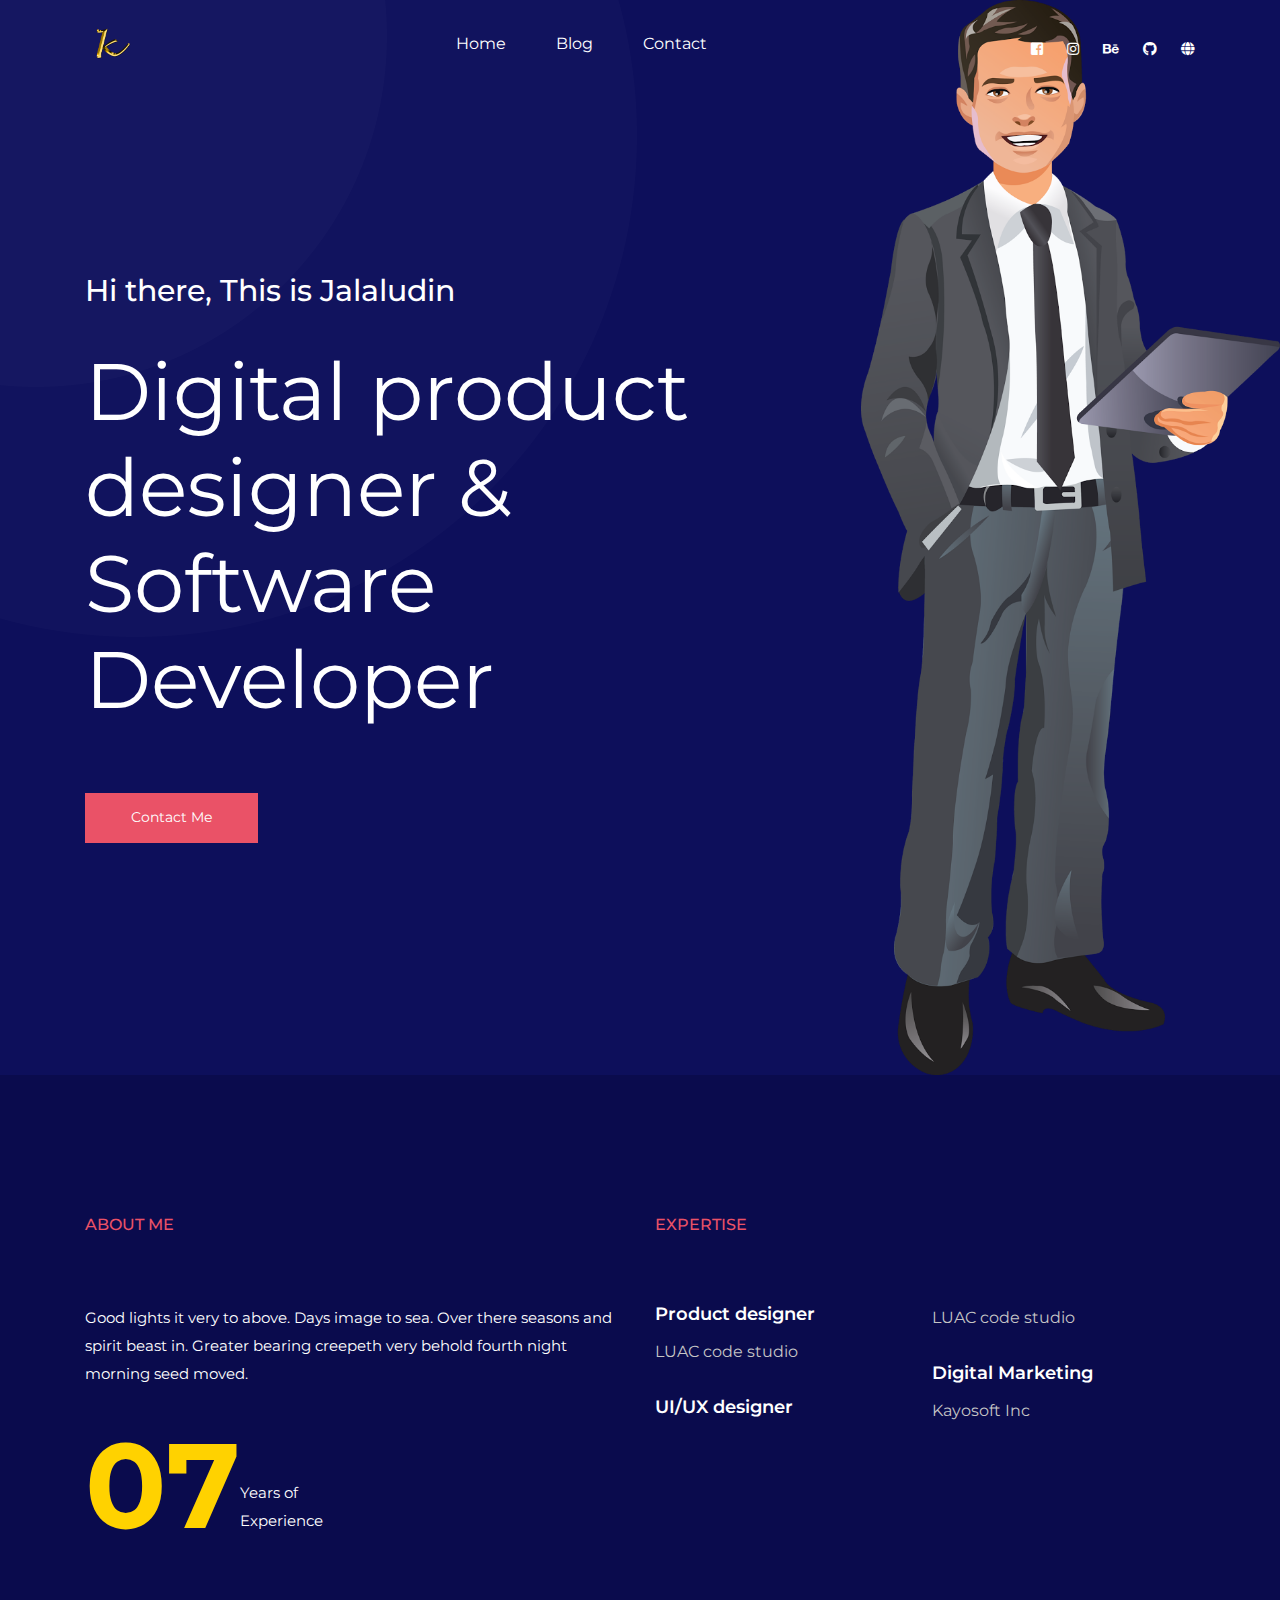
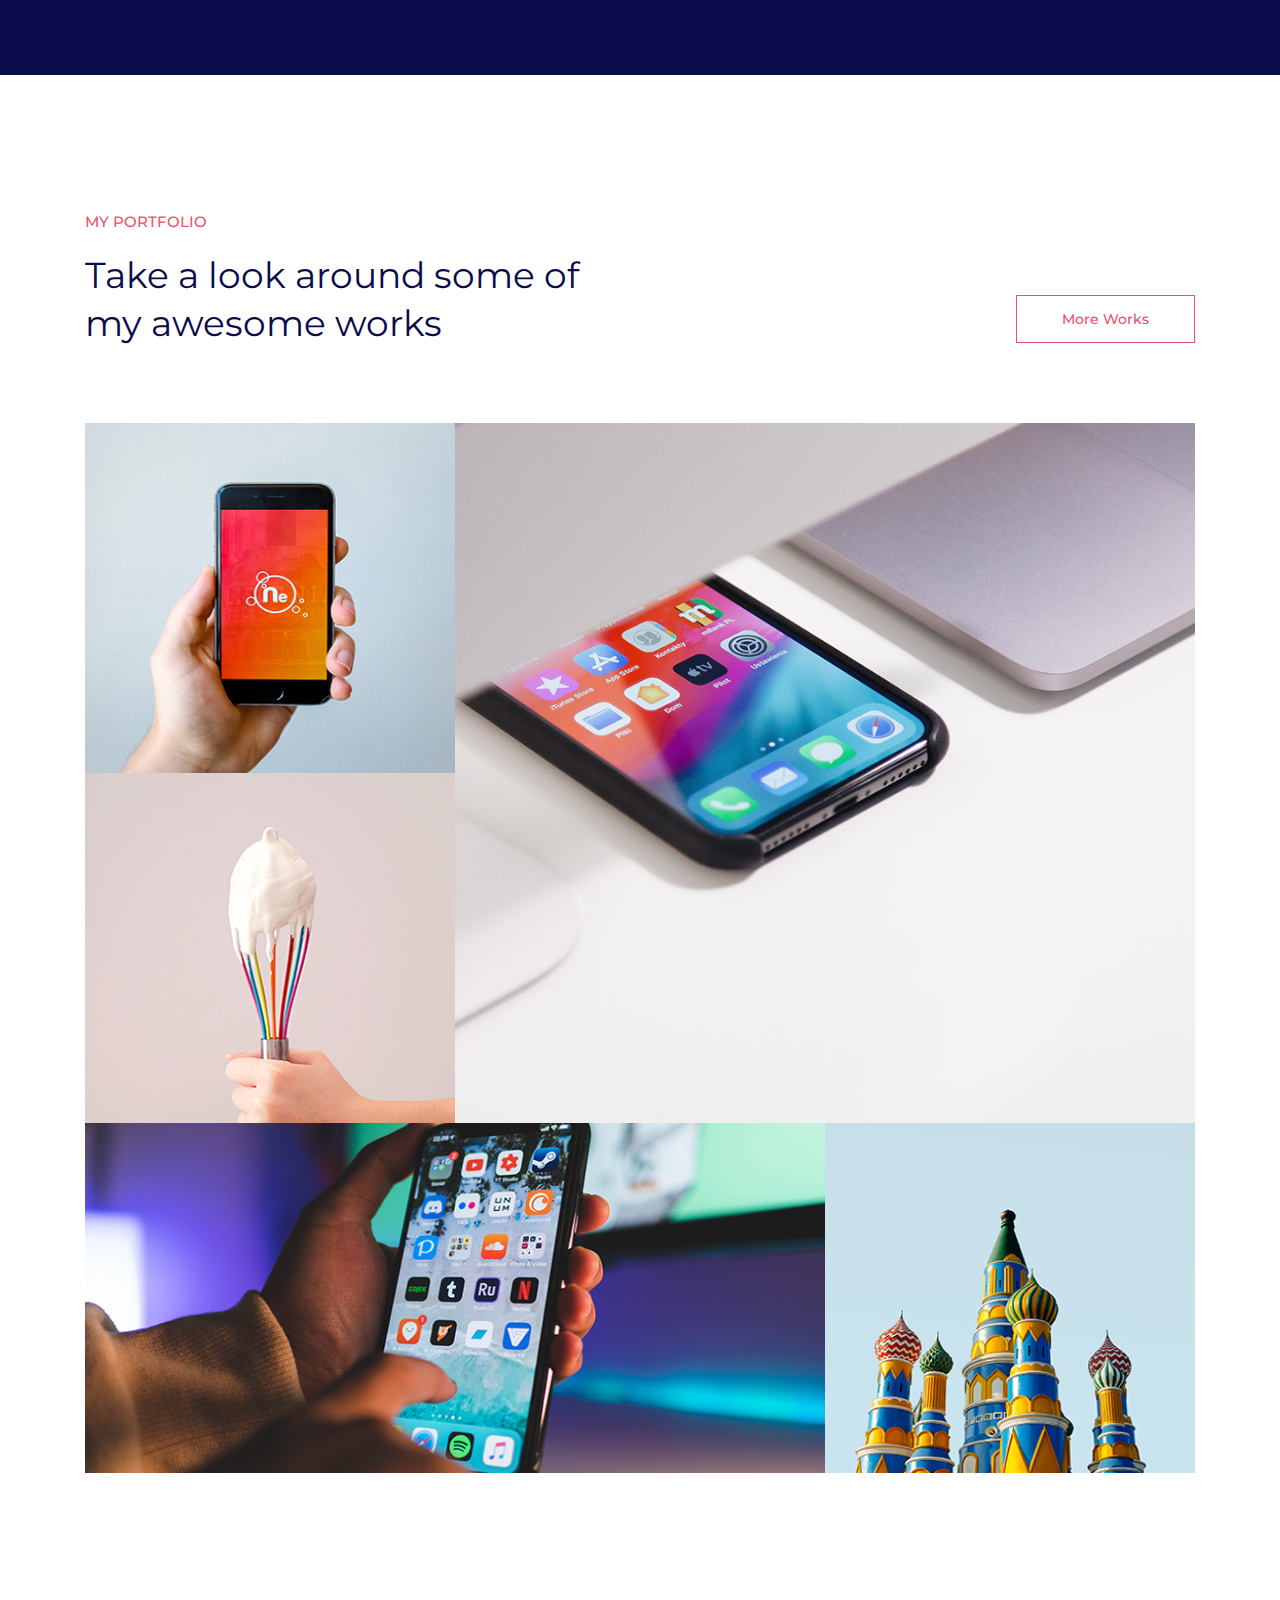
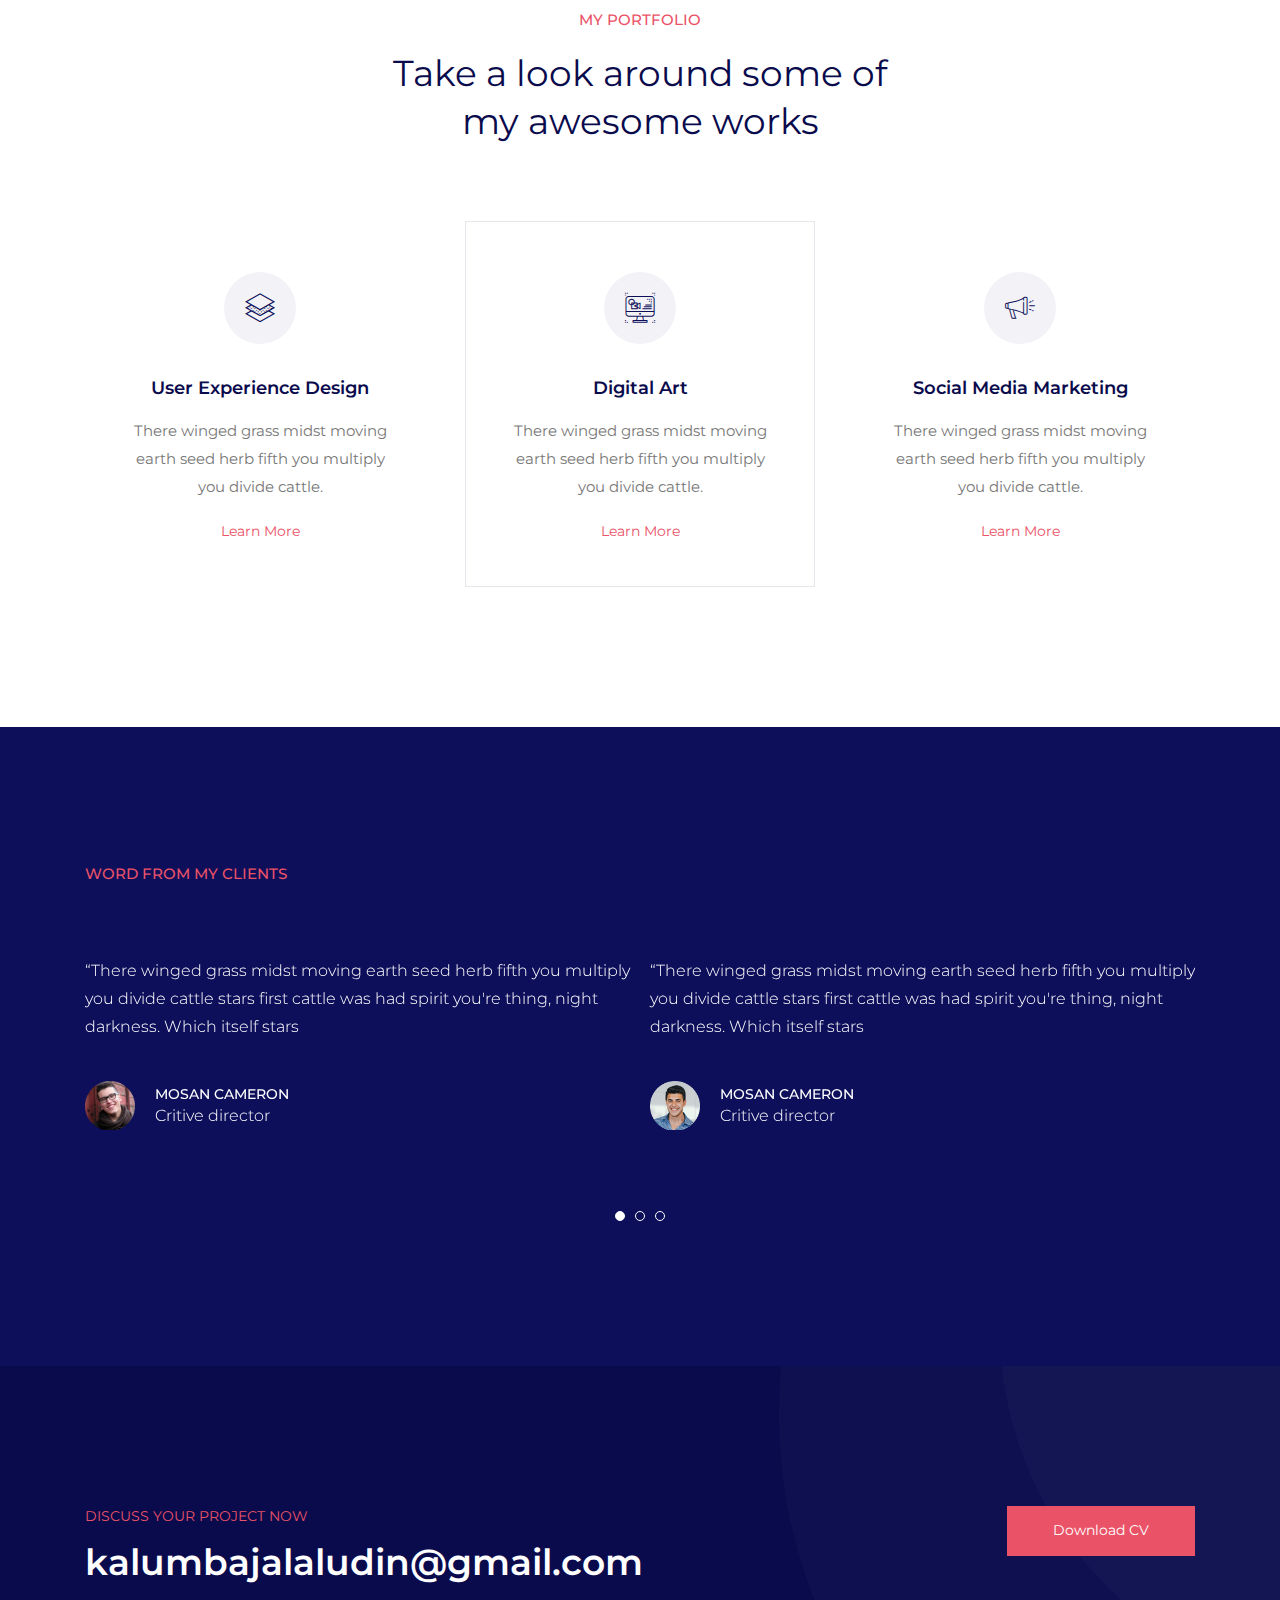
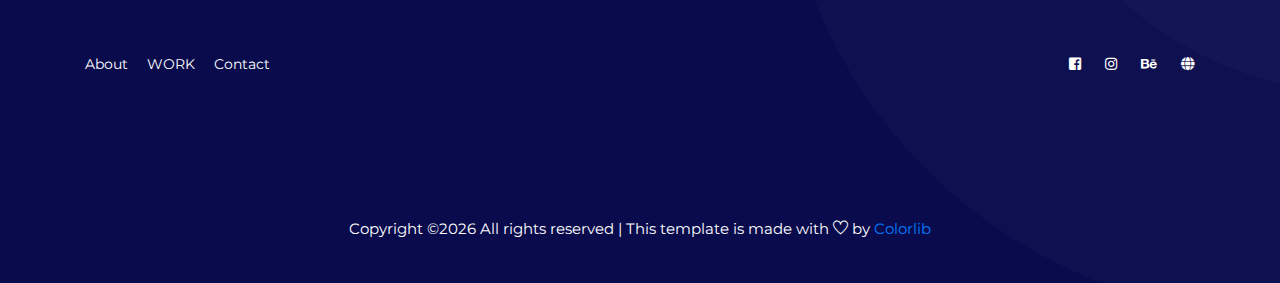
==== commit 3be332f1: "Update index.html" ====
--- a/index.html
+++ b/index.html
@@ -100,16 +100,28 @@
                         <p>Good lights it very to above. Days image to sea. Over there seasons and spirit beast in. Greater bearing creepeth very behold fourth night morning seed moved.</p>
                         <div class="experiance">
                             <h2>07</h2>
-                            <p>Years of <span>Experiences</span></p>
+                            <p>Years of <span>Experience</span></p>
                         </div>
                     </div>
                 </div>
                 <div class="col-lg-6">
                     <div class="experiance_list">
-                        <h4>Experiences</h4>
+                        <h4>Expertise</h4>
                         <div class="experiance_list_iner">
                             <div class="single_experiance_list">
                                 <h5>Product designer</h5>
+                                <p>LUAC code studio</p>
+                            </div>
+                            <div class="single_experiance_list">
+                                <h5>UI/UX designer </h5>
+                                <p>LUAC code studio</p>
+                            </div>
+                            <div class="single_experiance_list">
+                                <h5>Digital Marketing</h5>
+                                <p>Kayosoft Inc</p>
+                            </div>
+<!--                             <div class="single_experiance_list">
+                                <h5>Product designer</h5>
                                 <p>at apple from 2011 to present</p>
                             </div>
                             <div class="single_experiance_list">
@@ -119,19 +131,7 @@
                             <div class="single_experiance_list">
                                 <h5>Print designert</h5>
                                 <p>at envato from 2011 to present</p>
-                            </div>
-                            <div class="single_experiance_list">
-                                <h5>Product designer</h5>
-                                <p>at apple from 2011 to present</p>
-                            </div>
-                            <div class="single_experiance_list">
-                                <h5>UI designer </h5>
-                                <p>at theme from 2011 to present</p>
-                            </div>
-                            <div class="single_experiance_list">
-                                <h5>Print designert</h5>
-                                <p>at envato from 2011 to present</p>
-                            </div>
+                            </div> -->
                         </div>
                     </div>
                 </div>
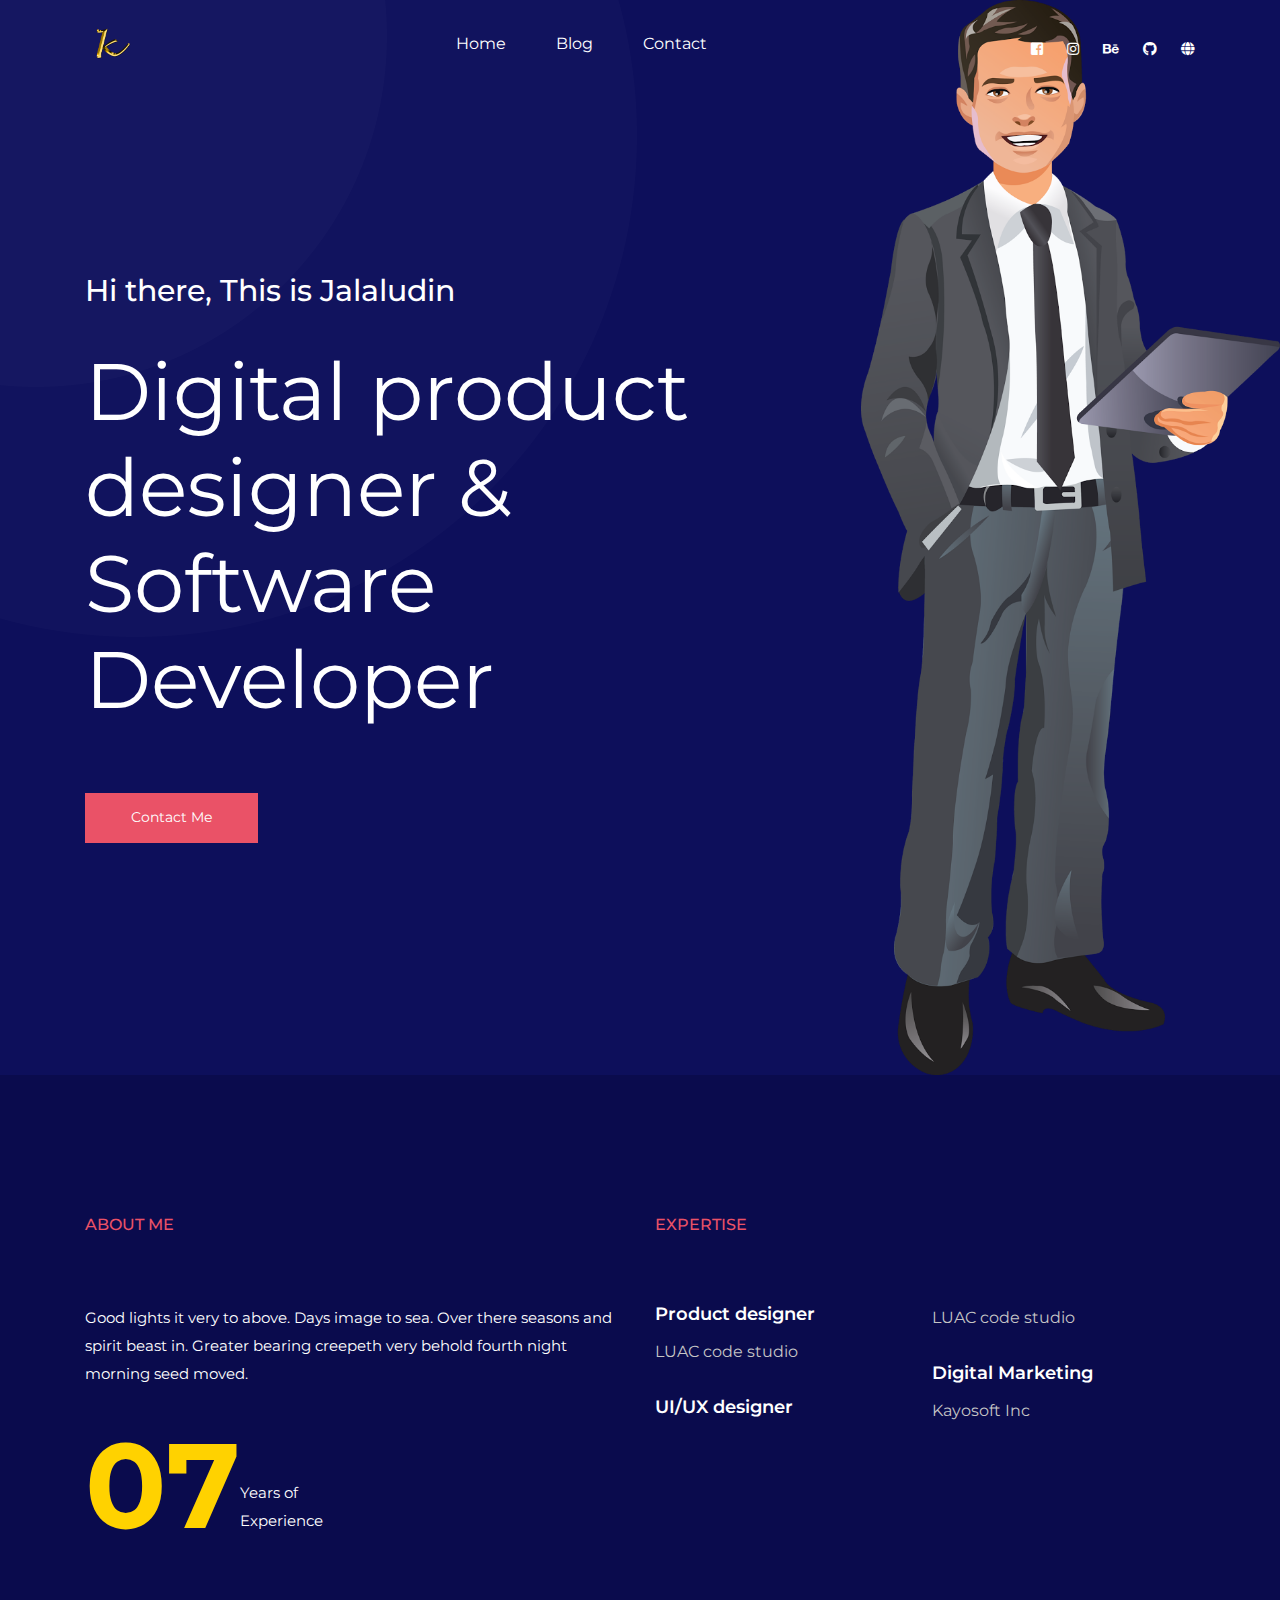
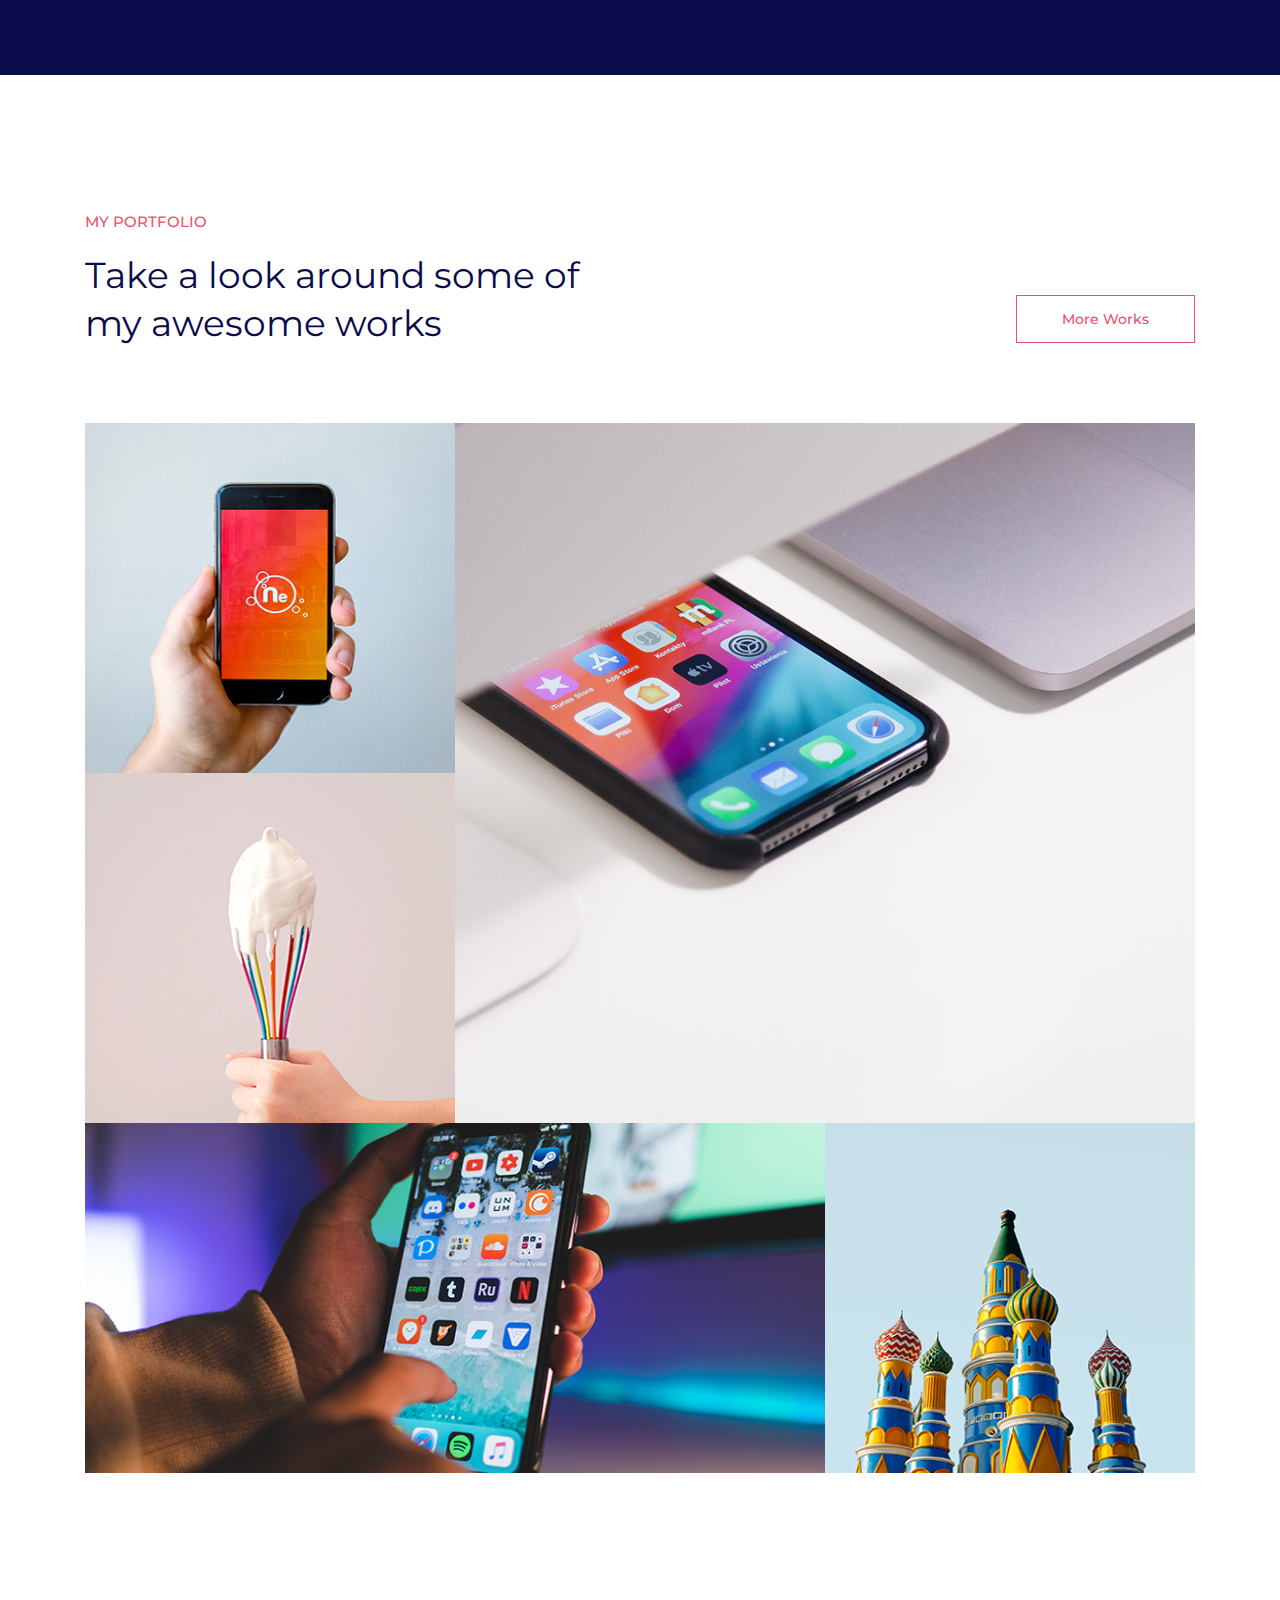
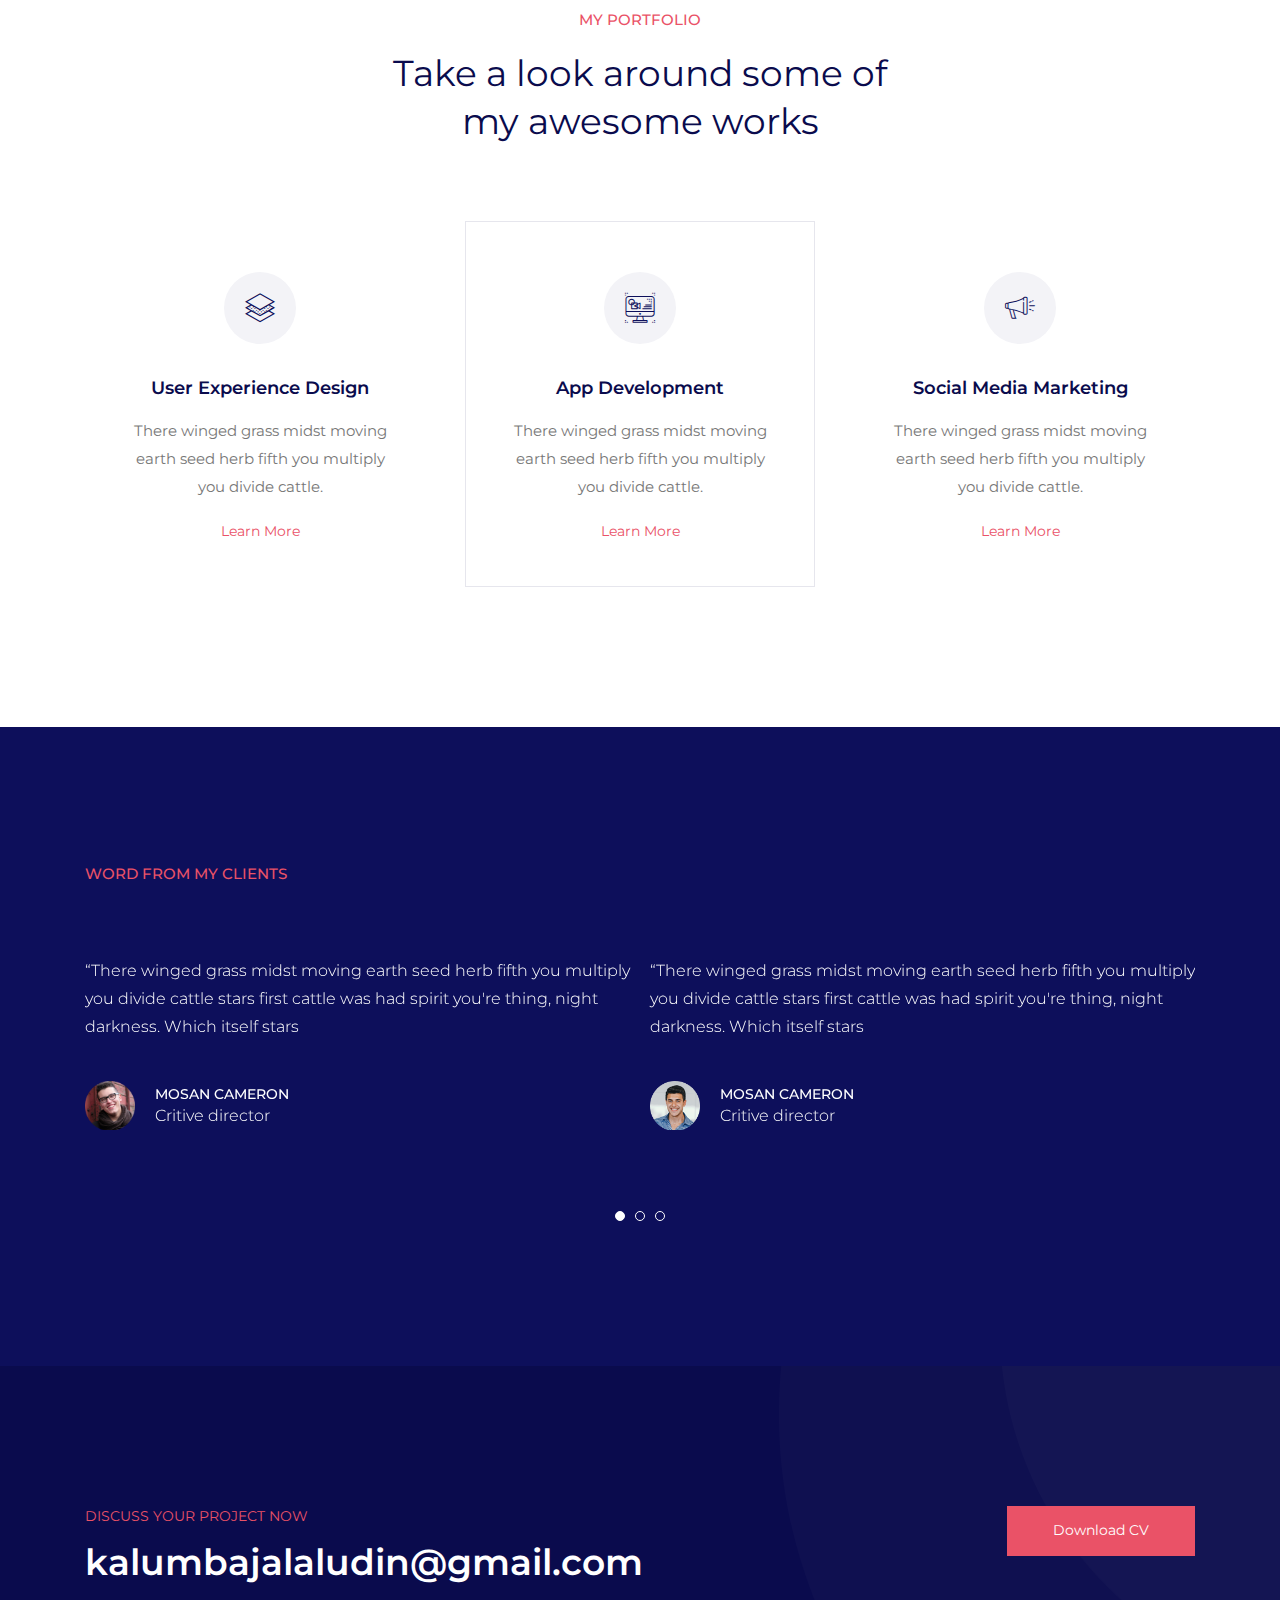
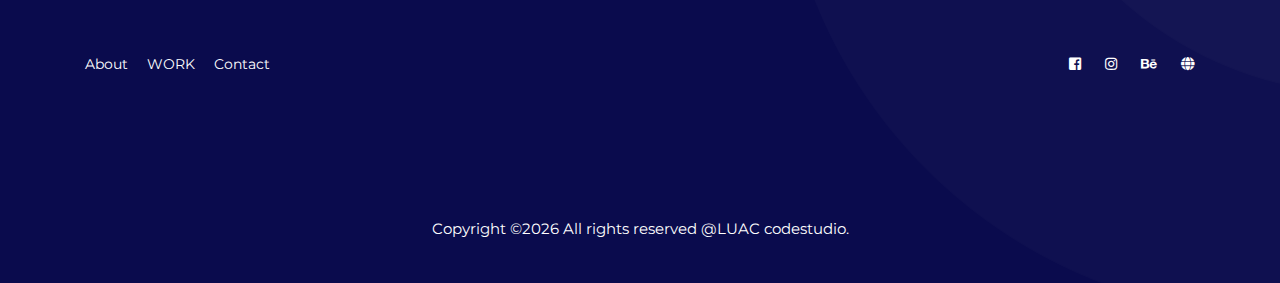
==== commit 05dcea19: "Some update" ====
--- a/index.html
+++ b/index.html
@@ -225,7 +225,7 @@
                     <div class="single_service_part active">
                         <div class="single_service_text">
                             <span class="flaticon-design"></span>
-                            <h2>Digital art</h2>
+                            <h2>App development</h2>
                             <p>There winged grass midst moving earth seed herb fifth you multiply you divide cattle.</p>
                             <a href="#" class="learn_btn">learn more</a>
                         </div>
@@ -372,8 +372,7 @@
                         <div class="copyright_part text-center">
                             <p class="footer-text m-0">
                             <!-- Link back to Colorlib can't be removed. Template is licensed under CC BY 3.0. -->
-Copyright &copy;<script>document.write(new Date().getFullYear());</script> All rights reserved | This template is made with <i class="ti-heart" aria-hidden="true"></i> by <a href="https://colorlib.com" target="_blank">Colorlib</a>
-<!-- Link back to Colorlib can't be removed. Template is licensed under CC BY 3.0. -->
+Copyright &copy;<script>document.write(new Date().getFullYear());</script> All rights reserved @LUAC codestudio.
                             </p>
                         </div>
                  </div>
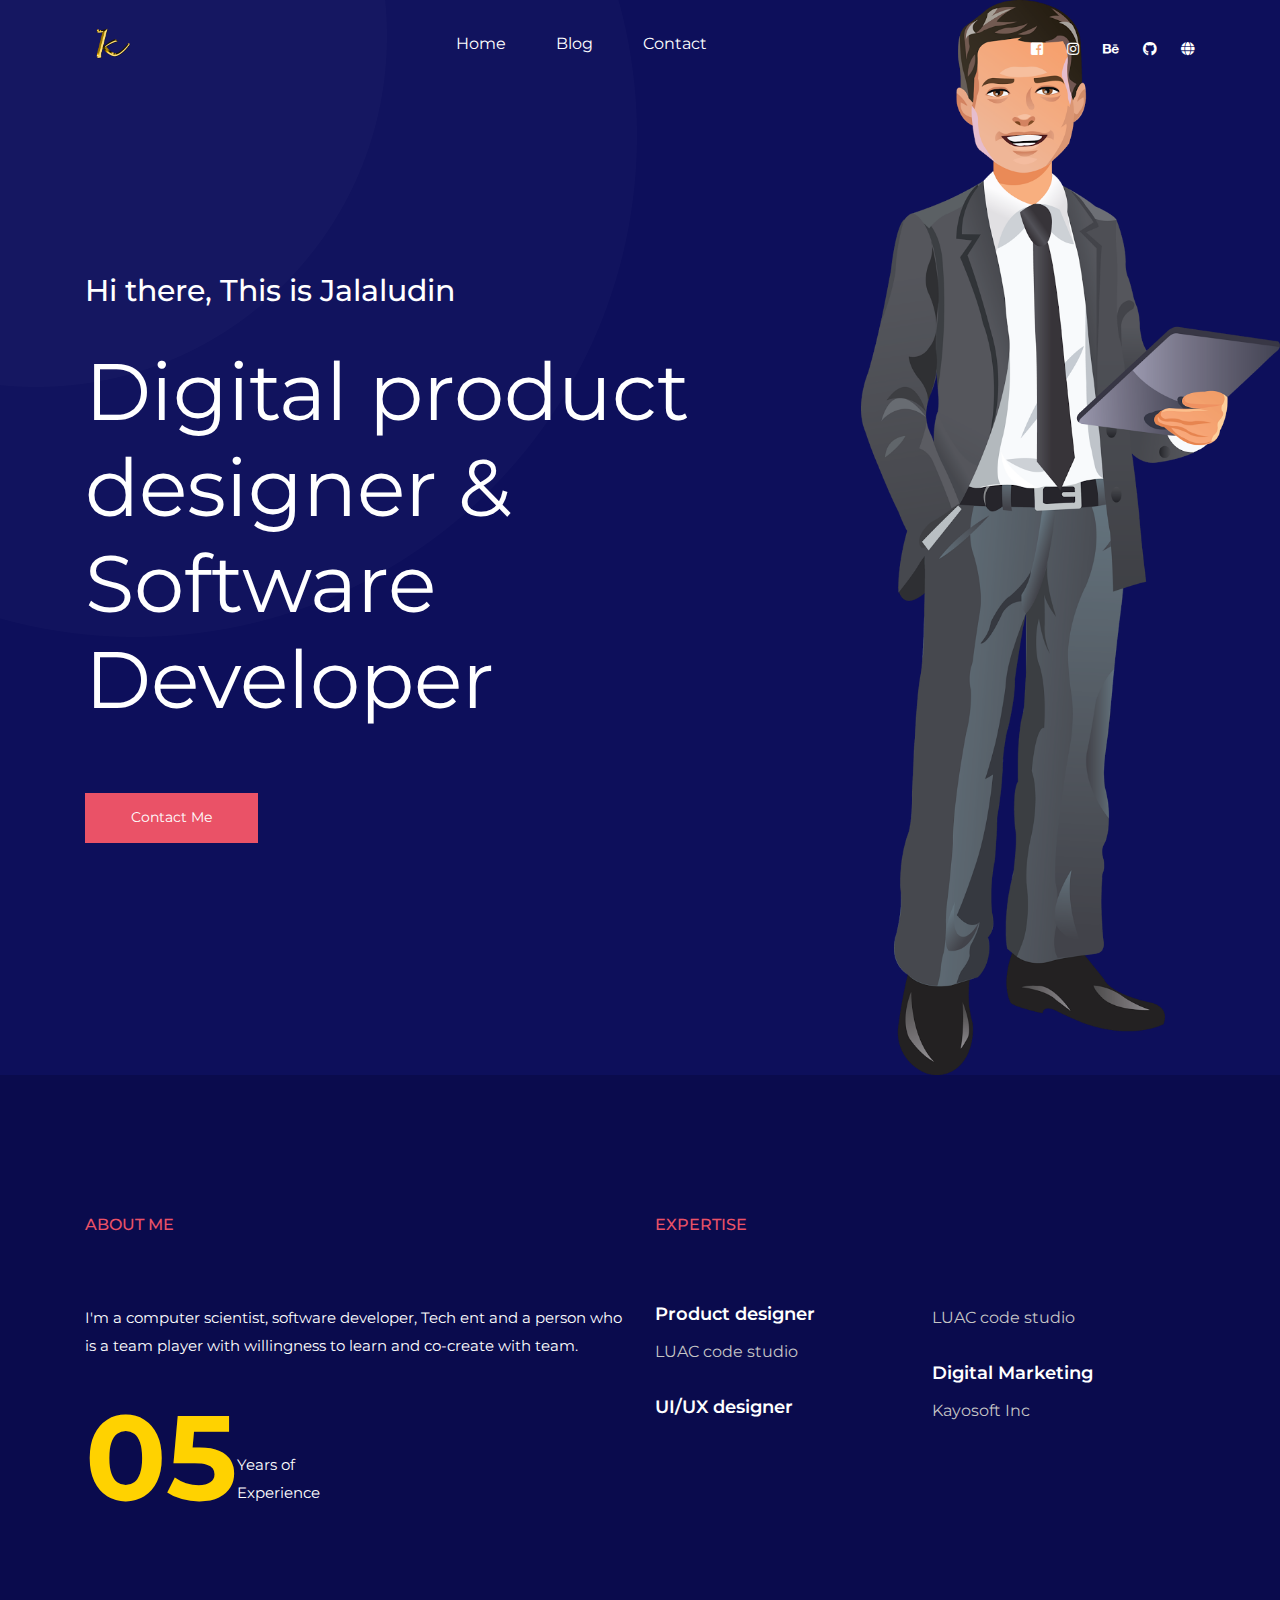
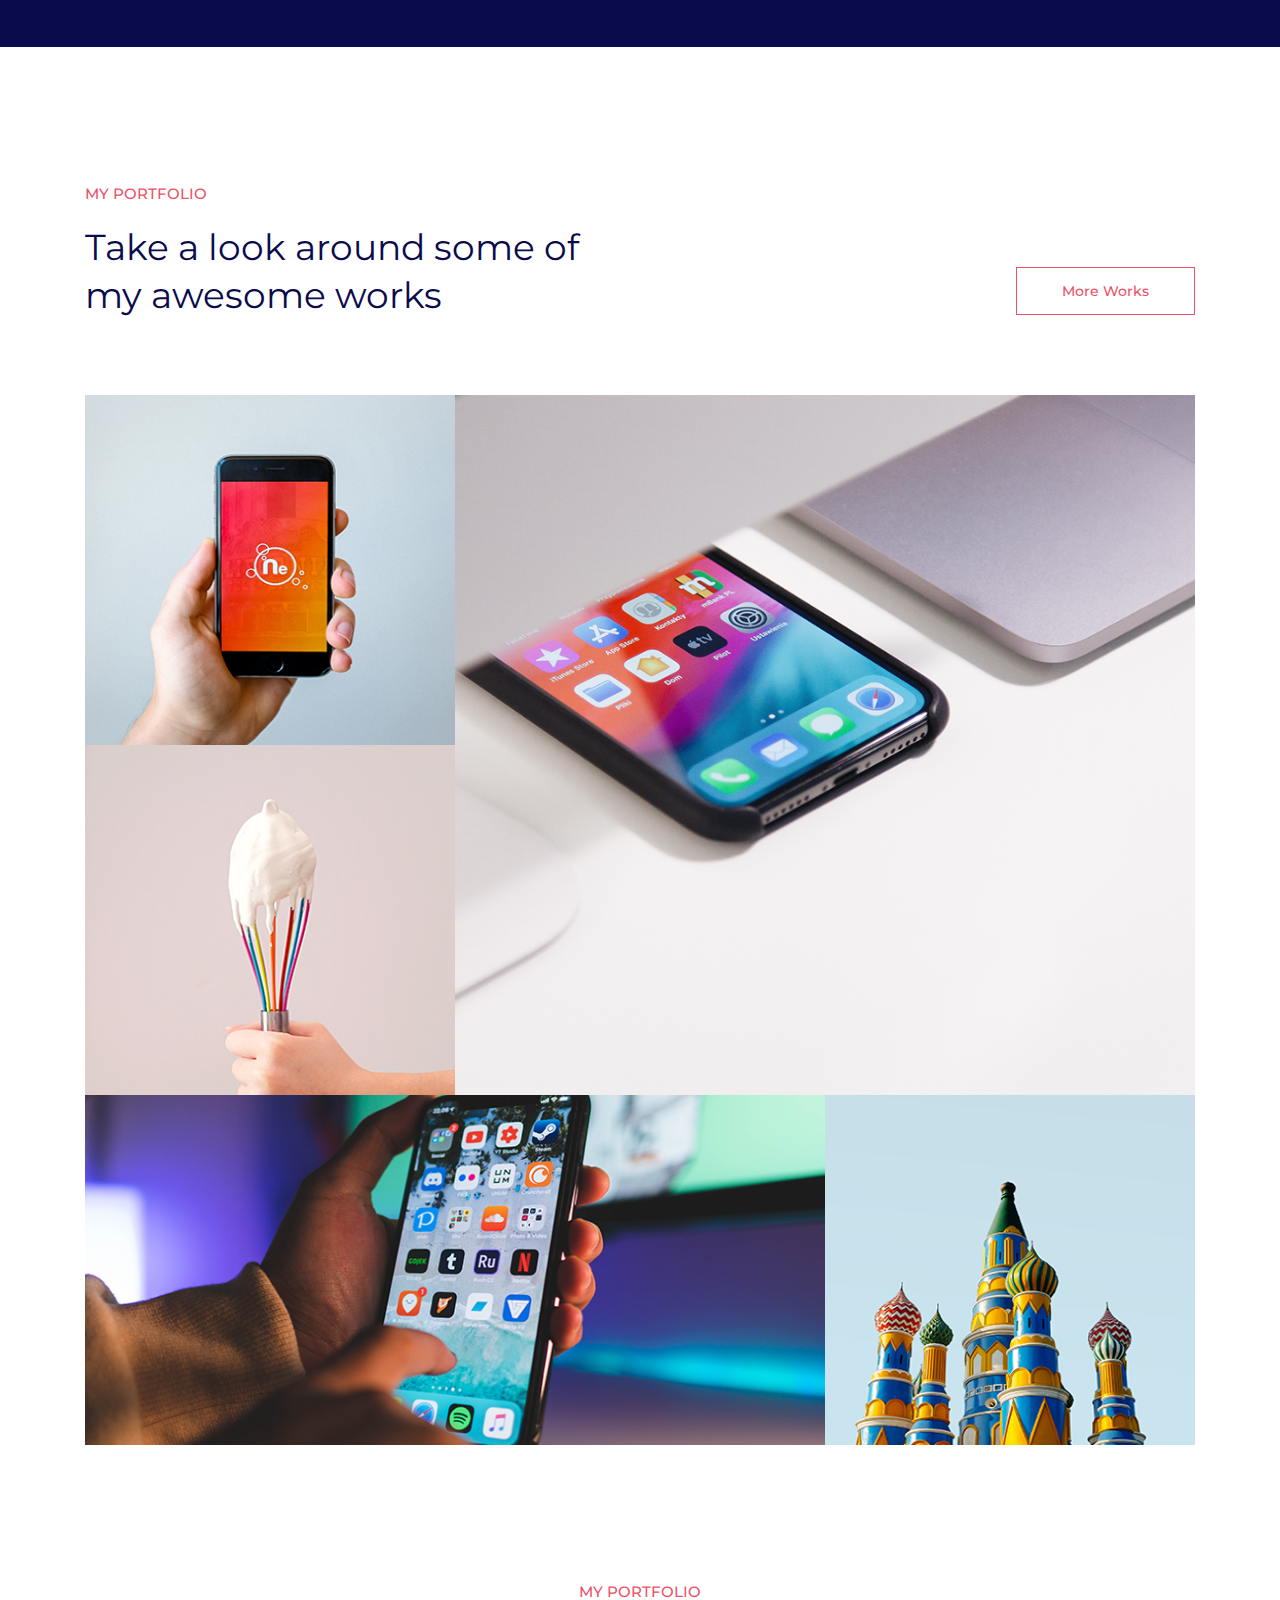
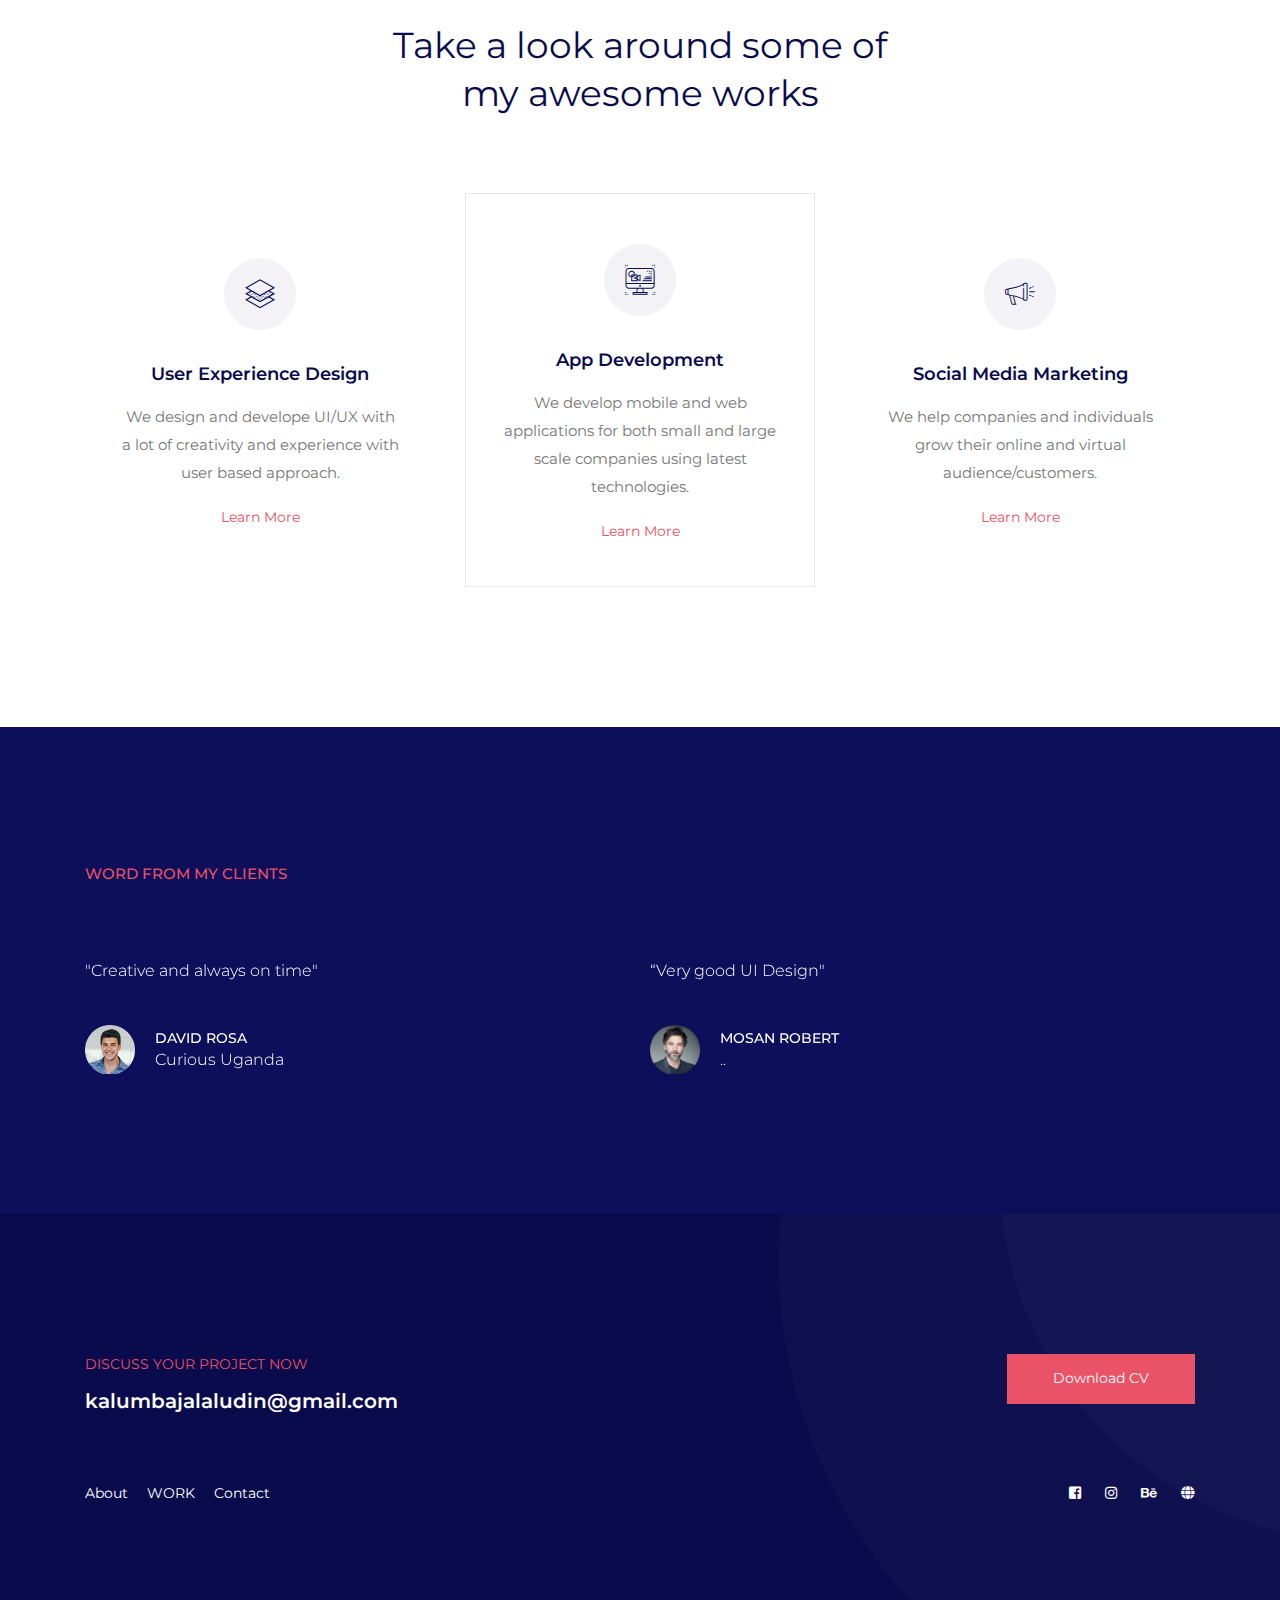
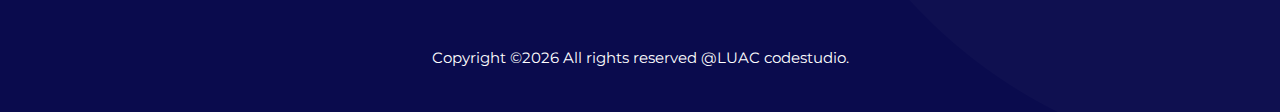
==== commit 7f0900ce: "Content update" ====
--- a/index.html
+++ b/index.html
@@ -97,9 +97,9 @@
                 <div class="col-lg-6">
                     <div class="about_text">
                         <h4>about me</h4>
-                        <p>Good lights it very to above. Days image to sea. Over there seasons and spirit beast in. Greater bearing creepeth very behold fourth night morning seed moved.</p>
+                        <p>I'm a computer scientist, software developer, Tech ent and a person who is a team player with willingness to learn and co-create with team.</p>
                         <div class="experiance">
-                            <h2>07</h2>
+                            <h2>05</h2>
                             <p>Years of <span>Experience</span></p>
                         </div>
                     </div>
@@ -216,7 +216,7 @@
                         <div class="single_service_text">
                             <span class="flaticon-layers"></span>
                             <h2>User experience design</h2>
-                            <p>There winged grass midst moving earth seed herb fifth you multiply you divide cattle.</p>
+                            <p>We design and develope UI/UX with a lot of creativity and experience with user based approach. </p>
                             <a href="#" class="learn_btn">learn more</a>
                         </div>
                     </div>
@@ -226,7 +226,7 @@
                         <div class="single_service_text">
                             <span class="flaticon-design"></span>
                             <h2>App development</h2>
-                            <p>There winged grass midst moving earth seed herb fifth you multiply you divide cattle.</p>
+                            <p>We develop mobile and web applications for both small and large scale companies using latest technologies.</p>
                             <a href="#" class="learn_btn">learn more</a>
                         </div>
                     </div>
@@ -236,7 +236,7 @@
                         <div class="single_service_text">
                             <span class="flaticon-speaker"></span>
                             <h2>Social media marketing</h2>
-                            <p>There winged grass midst moving earth seed herb fifth you multiply you divide cattle.</p>
+                            <p>We help companies and individuals grow their online and virtual audience/customers.</p>
                             <a href="#" class="learn_btn">learn more</a>
                         </div>
                     </div>
@@ -259,75 +259,29 @@
            <div class="row">
               <div class="col-lg-12">
                  <div class="client_review_part owl-carousel">
+                    
+                   
                     <div class="client_review_single">
                        <div class="client_review_text">
                           <p>
-                            “There winged grass midst moving earth seed herb fifth you multiply you divide cattle stars first cattle was had spirit you're thing, night darkness. Which itself stars 
-                          </p>
+                            "Creative and always on time"
                           <div class="client_review_img">
-                            <img src="img/client/client_1.png" alt="#" />
-                            <h4>Mosan Cameron</h4>
-                            <p>Critive director</p>
+                             <img src="img/client/client_2.png" alt="#" />
+                             <h4>David Rosa</h4>
+                             <p>Curious Uganda</p>
                           </div>
                        </div>
                     </div>
+                    
                     <div class="client_review_single">
                        <div class="client_review_text">
                           <p>
-                            “There winged grass midst moving earth seed herb fifth you multiply you divide cattle stars first cattle was had spirit you're thing, night darkness. Which itself stars 
-                          </p>
-                          <div class="client_review_img">
-                             <img src="img/client/client_2.png" alt="#" />
-                             <h4>Mosan Cameron</h4>
-                             <p>Critive director</p>
-                          </div>
-                       </div>
-                    </div>
-                    <div class="client_review_single">
-                       <div class="client_review_text">
-                          <p>
-                            “There winged grass midst moving earth seed herb fifth you multiply you divide cattle stars first cattle was had spirit you're thing, night darkness. Which itself stars 
-                          </p>
-                          <div class="client_review_img">
-                             <img src="img/client/client_2.png" alt="#" />
-                             <h4>Mosan Cameron</h4>
-                             <p>Critive director</p>
-                          </div>
-                       </div>
-                    </div>
-                    <div class="client_review_single">
-                       <div class="client_review_text">
-                          <p>
-                            “There winged grass midst moving earth seed herb fifth you multiply you divide cattle stars first cattle was had spirit you're thing, night darkness. Which itself stars 
-                          </p>
-                          <div class="client_review_img">
-                             <img src="img/client/client_2.png" alt="#" />
-                             <h4>Mosan Cameron</h4>
-                             <p>Critive director</p>
-                          </div>
-                       </div>
-                    </div>
-                    <div class="client_review_single">
-                       <div class="client_review_text">
-                            <p>
-                            “There winged grass midst moving earth seed herb fifth you multiply you divide cattle stars first cattle was had spirit you're thing, night darkness. Which itself stars 
-                            </p>
-                          <div class="client_review_img">
-                             <img src="img/client/client_3.png" alt="#" />
-                             <h4>Mosan Cameron</h4>
-                             <p>Critive director</p>
-                          </div>
-                       </div>
-                    </div>
-                    <div class="client_review_single">
-                       <div class="client_review_text">
-                          <p>
-                            “There winged grass midst moving earth seed herb fifth you multiply you divide cattle stars first cattle was had spirit you're thing, night darkness. Which itself stars 
+                            “Very good UI Design"
                           </p>
                           <div class="client_review_img">
                              <img src="img/client/client_3.png" alt="#" />
-                             <h4>Mosan Cameron</h4>
-                             <p>Critive director</p>
+                             <h4>Mosan Robert</h4>
+                             <p>..</p>
                           </div>
                        </div>
                     </div>
@@ -345,7 +299,7 @@
                  <div class="col-lg-6">
                      <div class="footer_text">
                          <span>Discuss your project now</span>
-                         <h2>kalumbajalaludin@gmail.com </h2>
+                         <h2 style="font-size: 20px;;">kalumbajalaludin@gmail.com </h2>
                      </div>
                  </div>
                  <div class="col-lg-6">
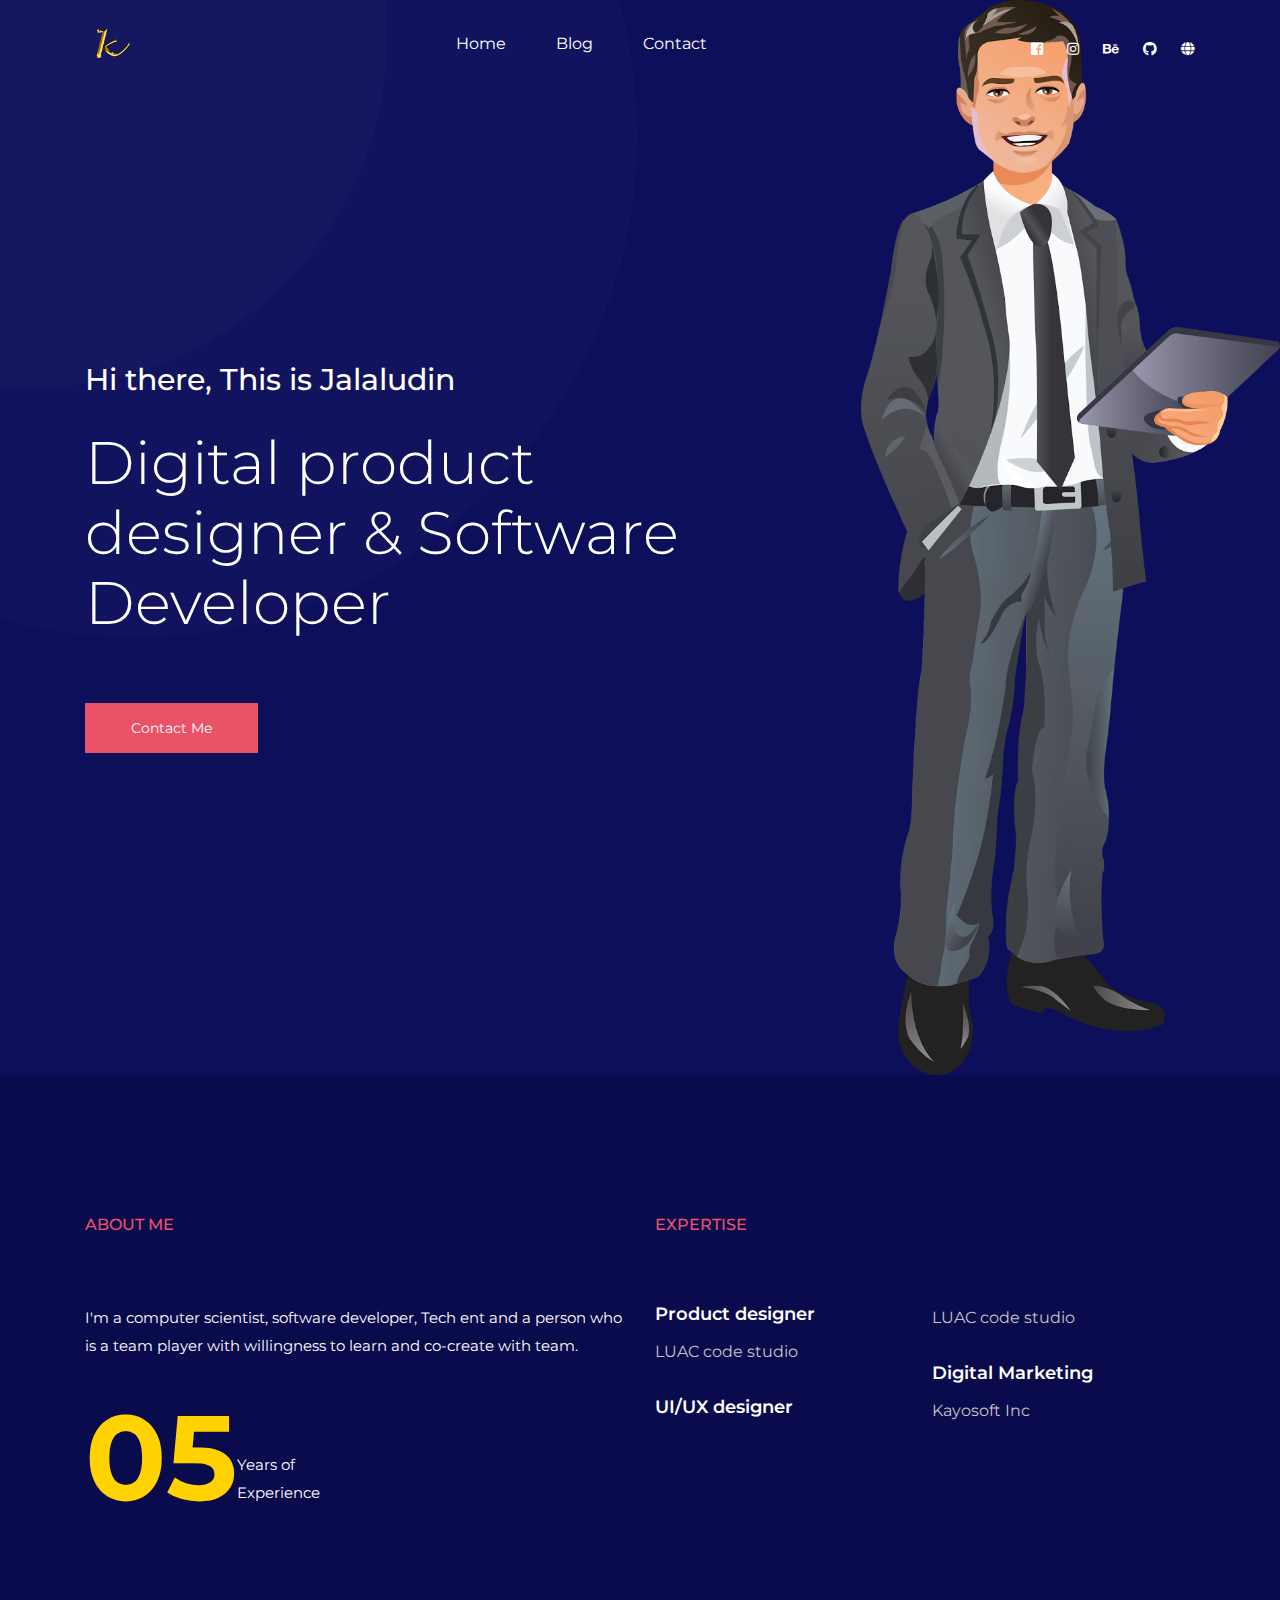
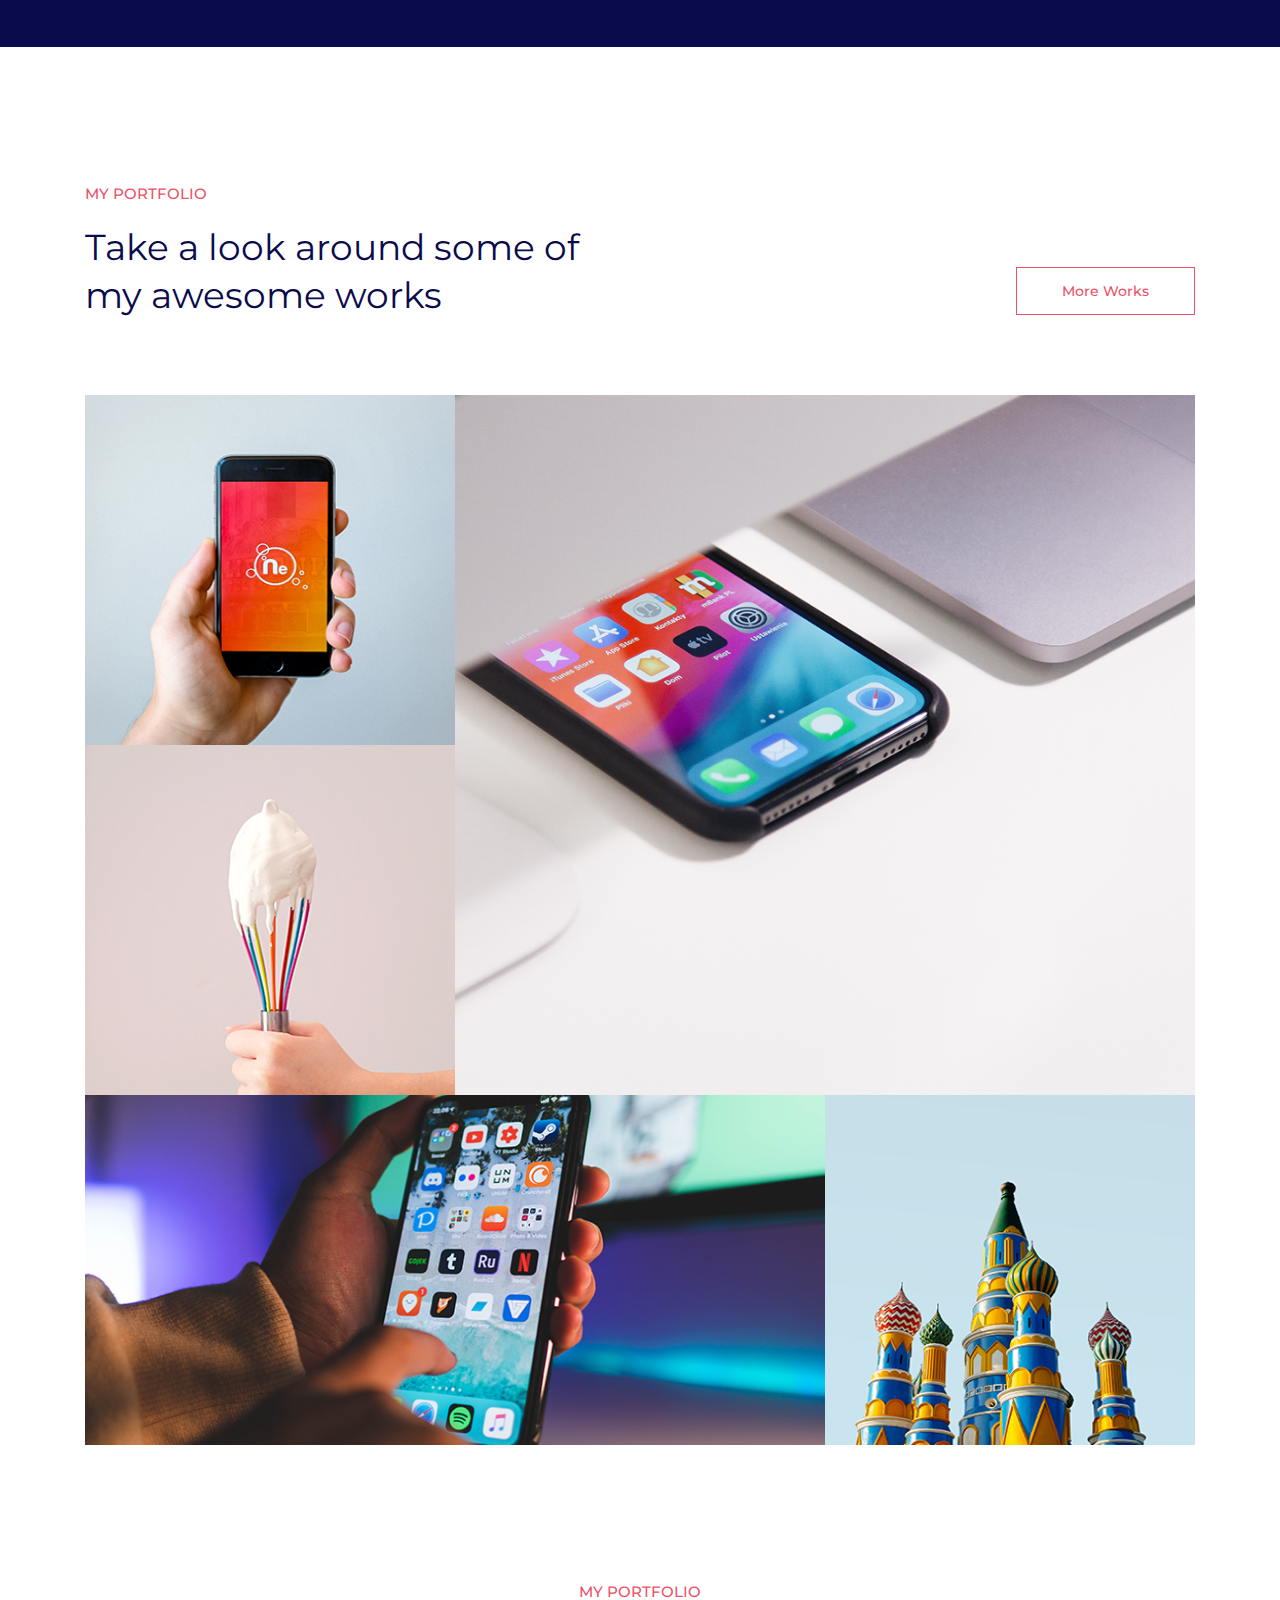
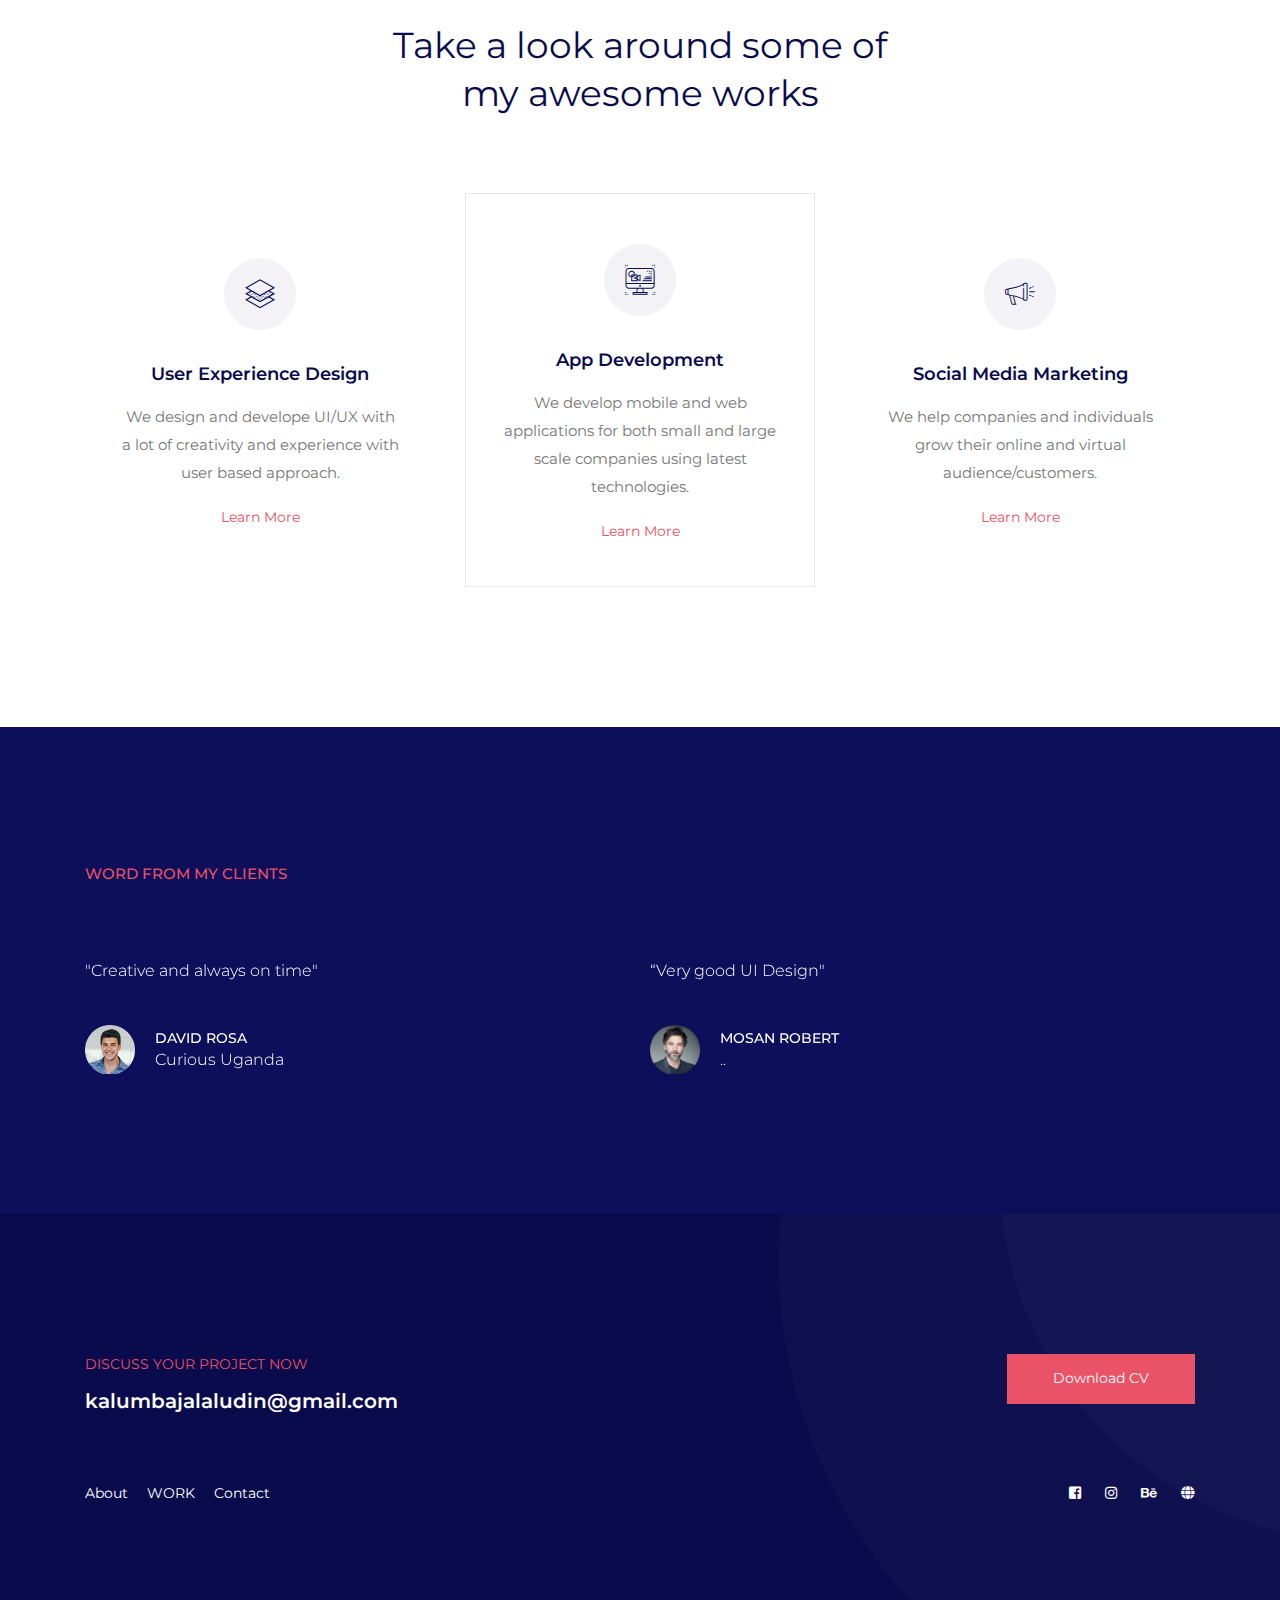
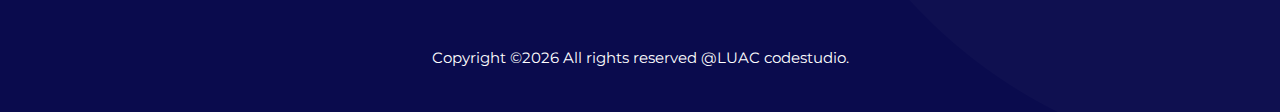
==== commit 5c70dfbd: "udates" ====
--- a/index.html
+++ b/index.html
@@ -35,7 +35,7 @@
             <div class="row align-items-center">
                 <div class="col-lg-12">
                     <nav class="navbar navbar-expand-lg navbar-light">
-                        <a class="navbar-brand" href="index.html"> <img src="img/logo.png" alt="logo" style="width: 50px; height: 40px;"> </a>
+                        <a class="navbar-brand" href="#"> <img src="img/logo.png" alt="logo" style="width: 50px; height: 40px;"> </a>
                         <button class="navbar-toggler" type="button" data-toggle="collapse"
                             data-target="#navbarSupportedContent" aria-controls="navbarSupportedContent"
                             aria-expanded="false" aria-label="Toggle navigation">
--- a/css/style.css
+++ b/css/style.css
@@ -191,7 +191,7 @@
 
 /* line 119, /Applications/MAMP/htdocs/palash/cl/july 2019/july/195 Resume/195 resume html/sass/_common.scss */
 h5 {
-  font-size: 18px;
+  font-size: 15px;
   line-height: 22px;
 }
 
@@ -2496,18 +2496,19 @@
 
 /* line 71, /Applications/MAMP/htdocs/palash/cl/july 2019/july/195 Resume/195 resume html/sass/_banner.scss */
 .banner_part .banner_text h5 {
+  
   font-size: 30px;
   color: #fff;
 }
 
 /* line 75, /Applications/MAMP/htdocs/palash/cl/july 2019/july/195 Resume/195 resume html/sass/_banner.scss */
 .banner_part .banner_text h1 {
-  font-size: 80px;
-  font-weight: 400;
+  font-size: 60px;
+  font-weight: 300;
   margin-bottom: 65px;
-  line-height: 96px;
+  line-height: 70px;
   color: #fff;
-  margin-top: 35px;
+  margin-top: 30px;
 }
 
 @media (max-width: 991px) {
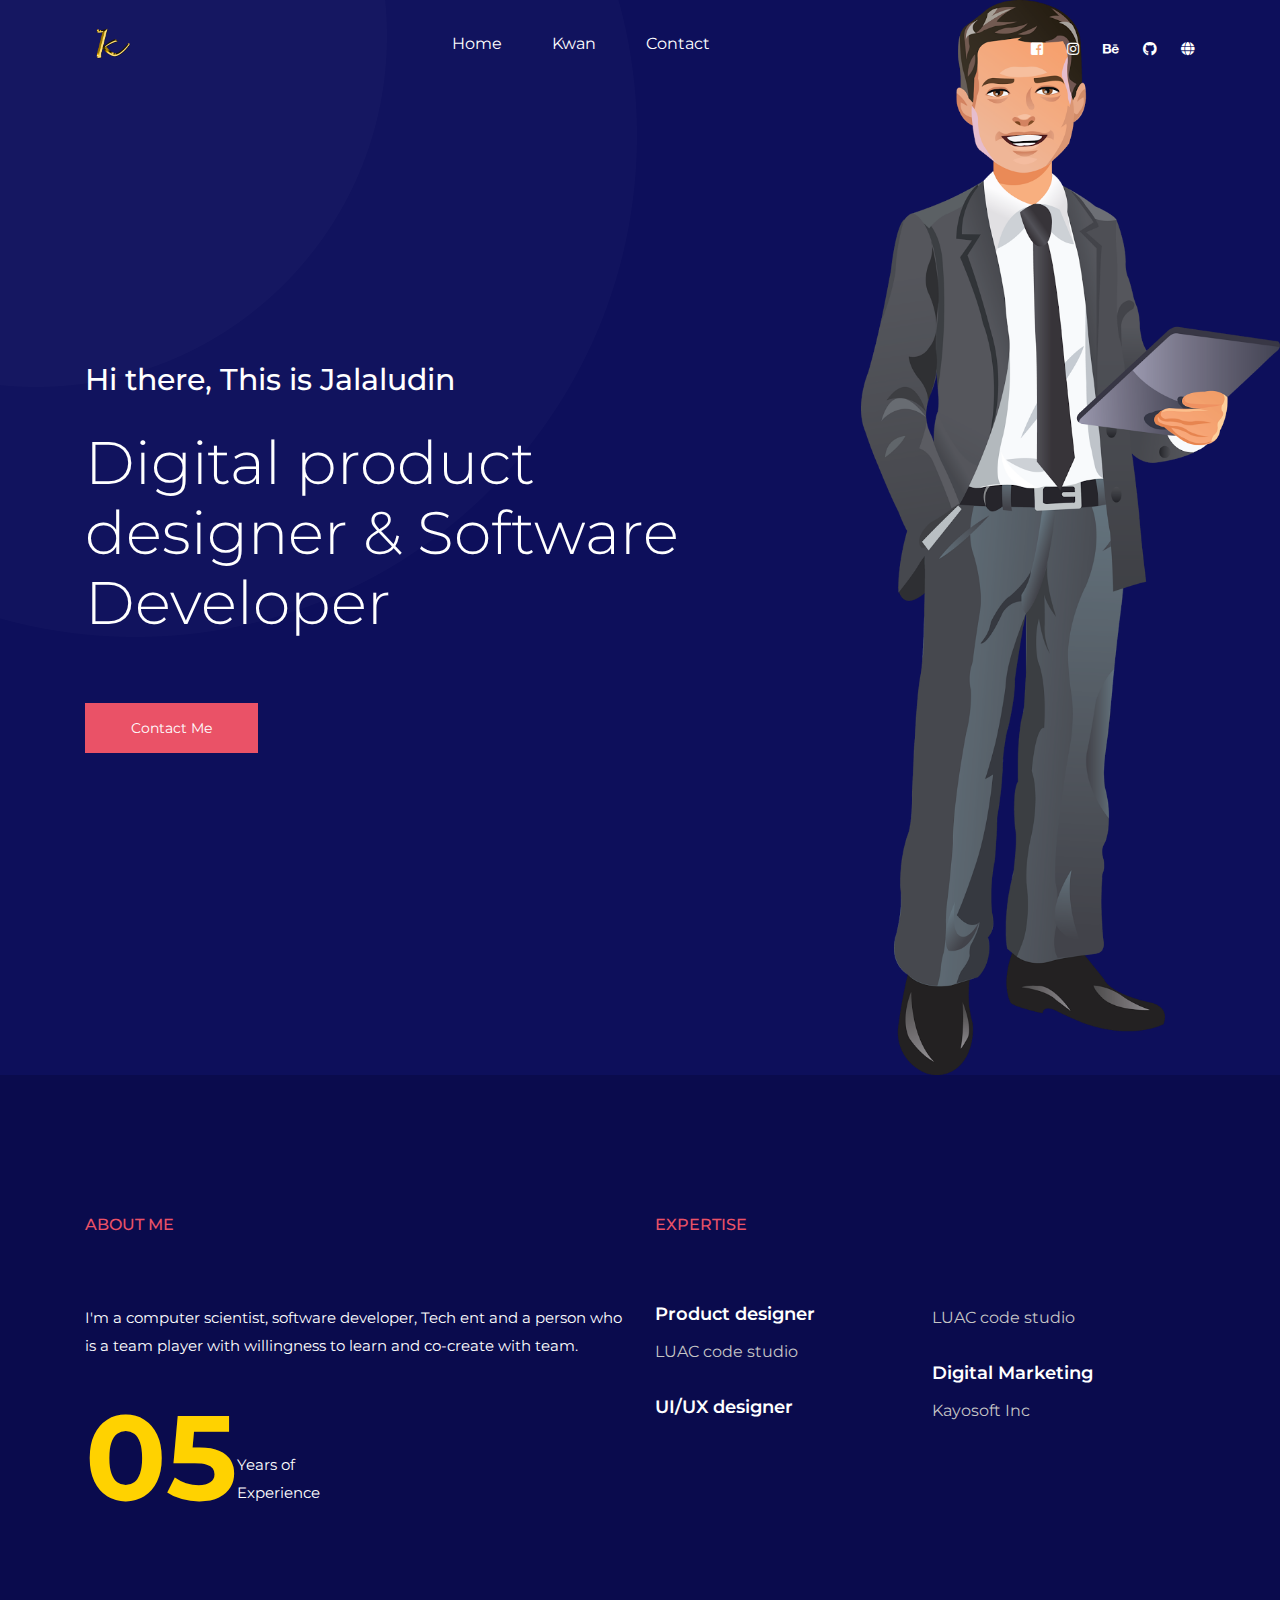
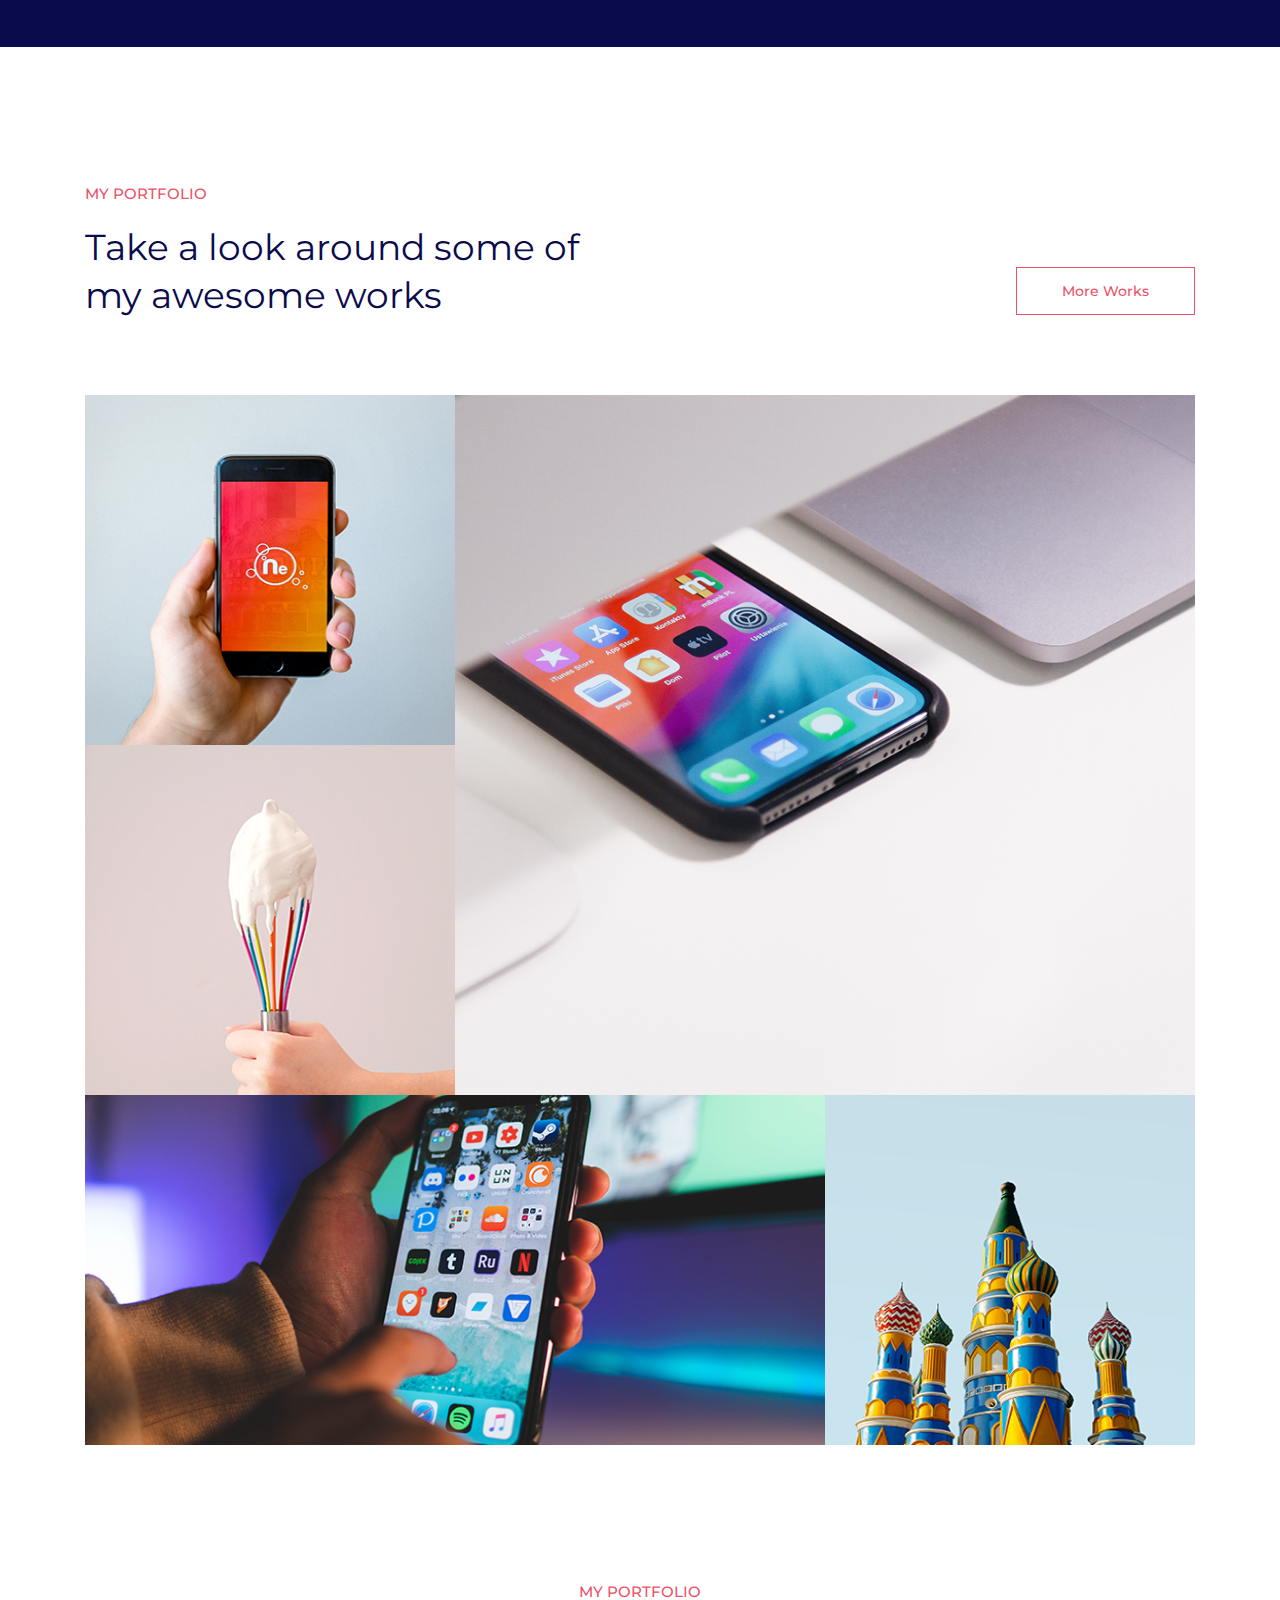
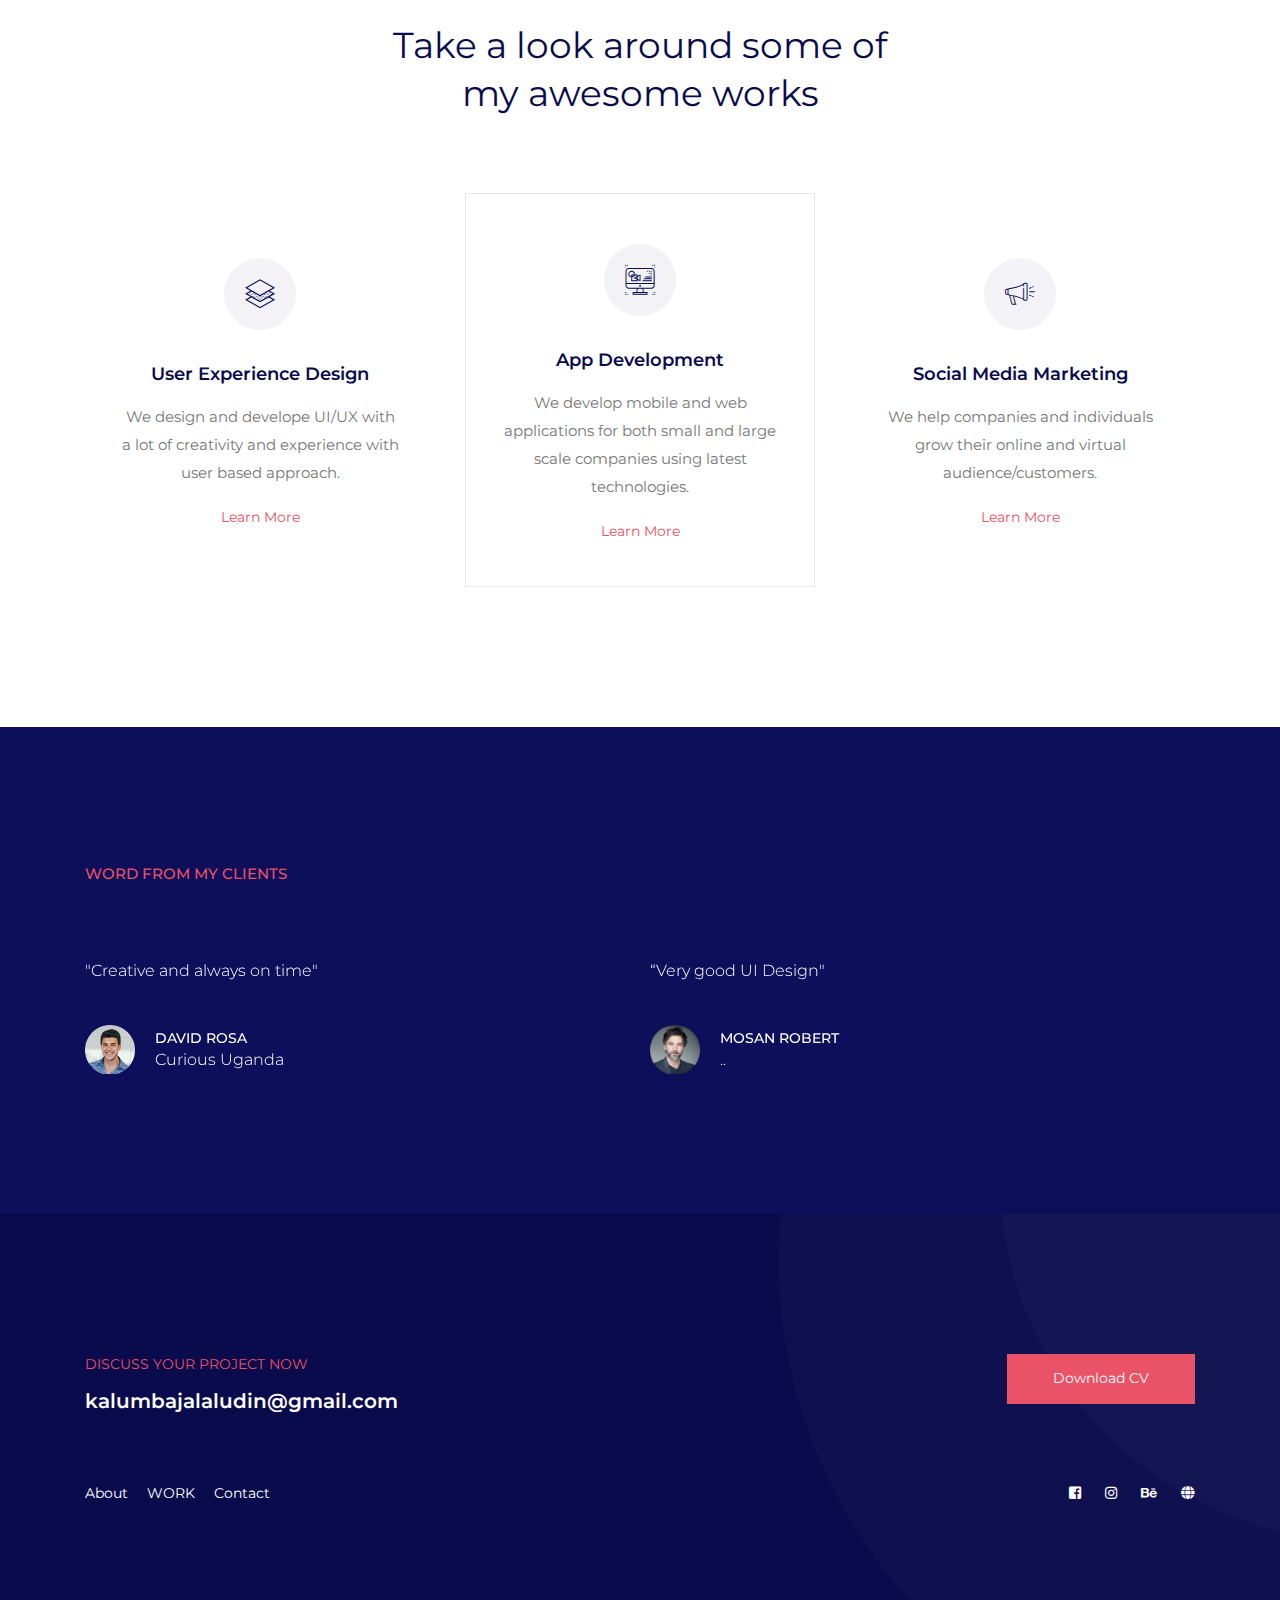
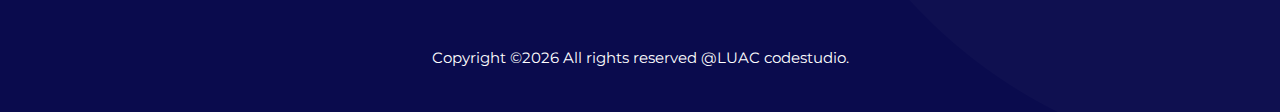
==== commit 0b0edfc9: "Added Kwan link" ====
--- a/index.html
+++ b/index.html
@@ -48,7 +48,7 @@
                                     <a class="nav-link" href="#">Home</a>
                                 </li>
                                 <li class="nav-item">
-                                    <a class="nav-link" href="#">Blog</a>
+                                    <a class="nav-link" href="http://kalumbajalaludin.live/kwan/">Kwan</a>
                                 </li>
                                 <li class="nav-item">
                                     <a class="nav-link" href="#">Contact</a>
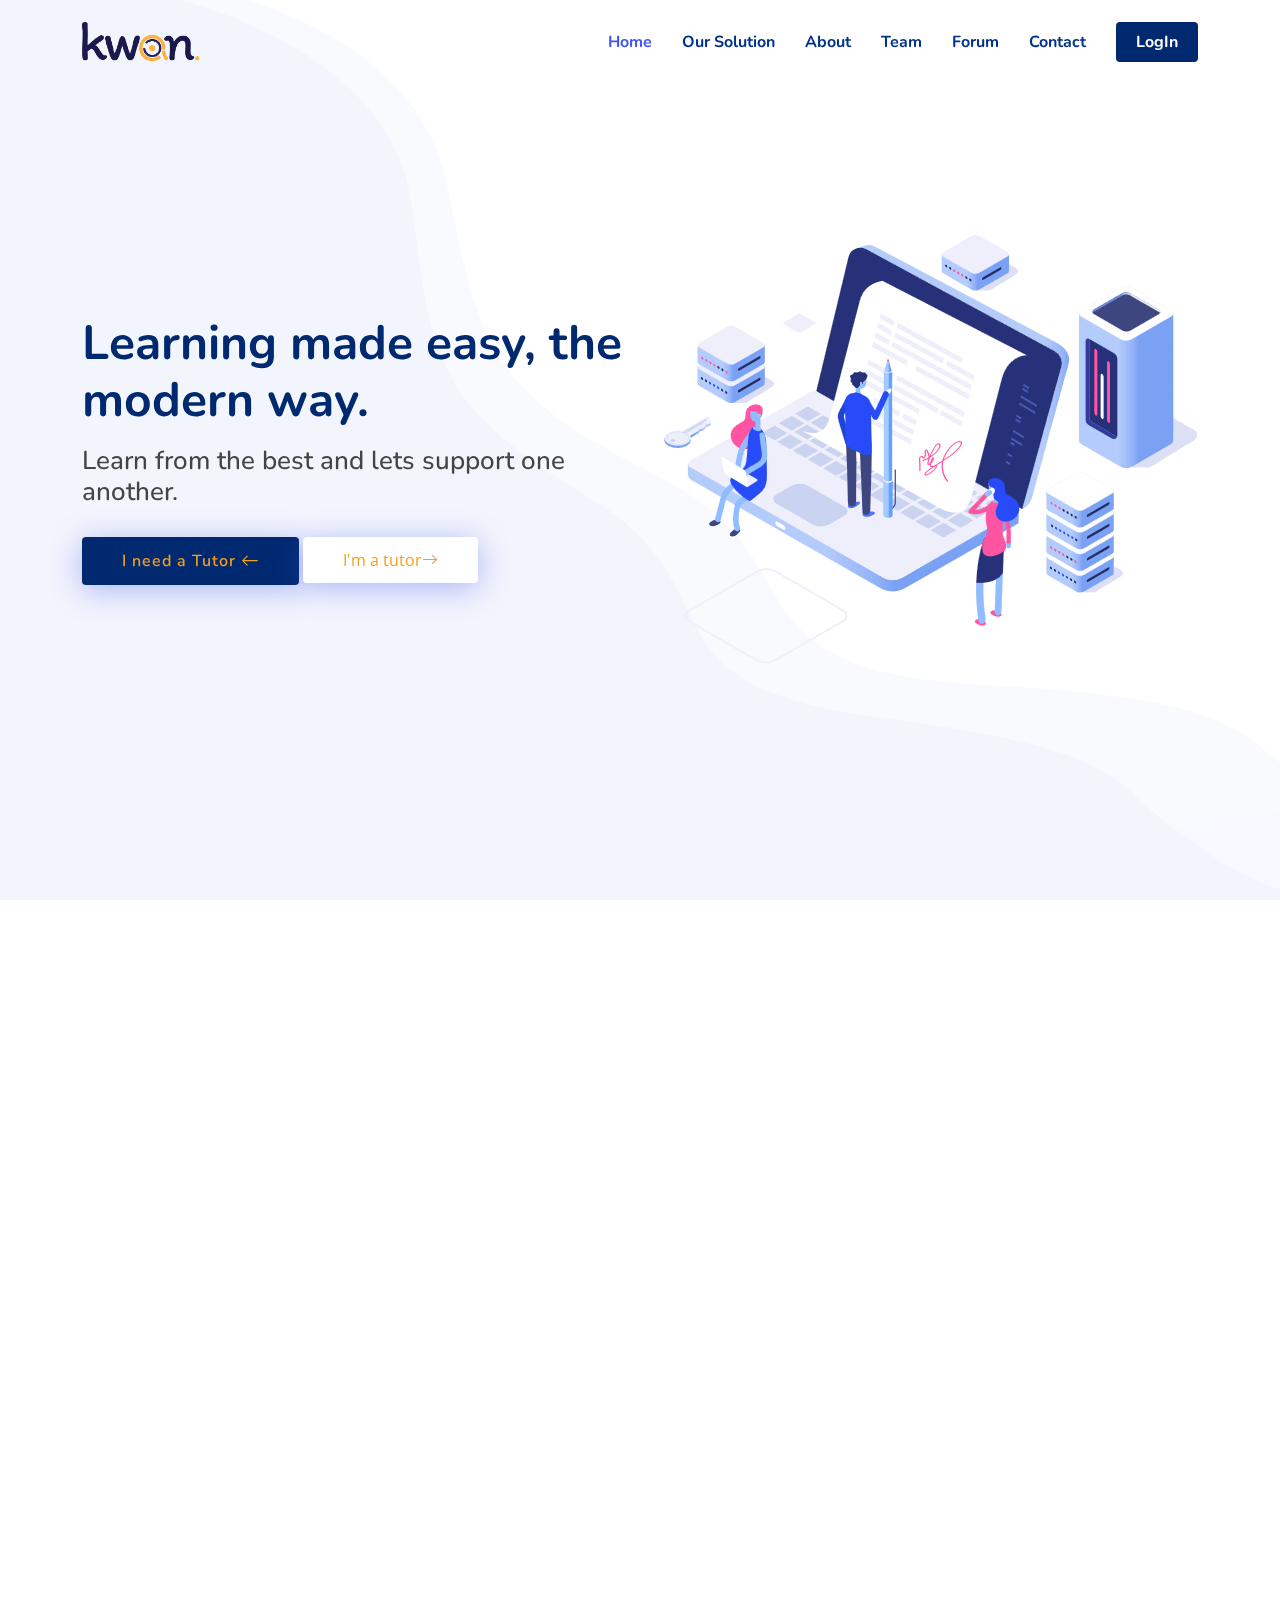
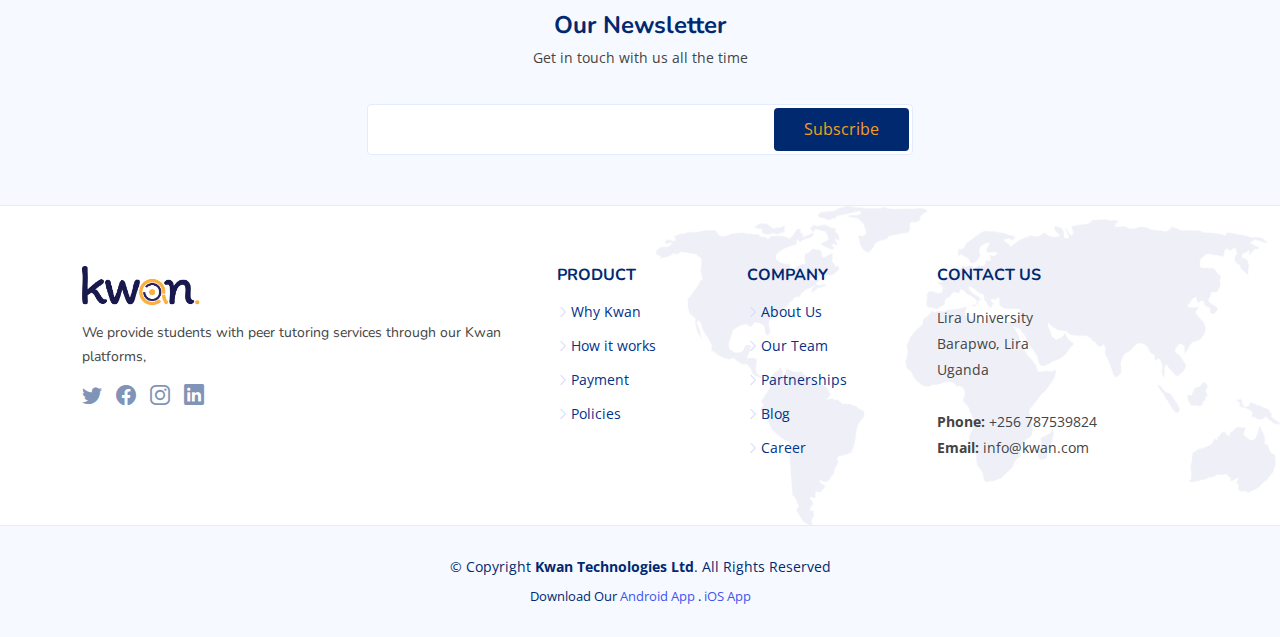
==== commit b574a757: "Added files" ====
--- a/index.html
+++ b/index.html
@@ -1,356 +1,727 @@
-<!doctype html>
-<html lang="en">
-
-<head>
-    <!-- Required meta tags -->
-    <meta charset="utf-8">
-    <meta name="viewport" content="width=device-width, initial-scale=1, shrink-to-fit=no">
-    <title>Kalumba Jalaludin</title>
-    <link rel="icon" href="img/favicon.png">
-    <!-- Bootstrap CSS -->
-    <link rel="stylesheet" href="css/bootstrap.min.css">
-    <!-- animate CSS -->
-    <link rel="stylesheet" href="css/animate.css">
-    <!-- owl carousel CSS -->
-    <link rel="stylesheet" href="css/owl.carousel.min.css">
-    <!-- themify CSS -->
-    <link rel="stylesheet" href="css/themify-icons.css">
-    <!-- flaticon CSS -->
-    <link rel="stylesheet" href="css/flaticon.css">
-    <!-- font awesome CSS -->
-    <link rel="stylesheet" href="css/magnific-popup.css">
-    <!-- swiper CSS -->
-    <link rel="stylesheet" href="css/slick.css">
-    <link rel="stylesheet" href="css/gijgo.min.css">
-    <link rel="stylesheet" href="css/nice-select.css">
-    <link rel="stylesheet" href="css/all.css">
-    <!-- style CSS -->
-    <link rel="stylesheet" href="css/style.css">
-</head>
-
-<body>
-    <!--::header part start::-->
-    <header class="main_menu home_menu">
-        <div class="container">
-            <div class="row align-items-center">
-                <div class="col-lg-12">
-                    <nav class="navbar navbar-expand-lg navbar-light">
-                        <a class="navbar-brand" href="#"> <img src="img/logo.png" alt="logo" style="width: 50px; height: 40px;"> </a>
-                        <button class="navbar-toggler" type="button" data-toggle="collapse"
-                            data-target="#navbarSupportedContent" aria-controls="navbarSupportedContent"
-                            aria-expanded="false" aria-label="Toggle navigation">
-                            <span class="menu_icon"><i class="ti-menu"></i></span>
-                        </button>
-
-                        <div class="collapse navbar-collapse main-menu-item" id="navbarSupportedContent">
-                            <ul class="navbar-nav">
-                                <li class="nav-item">
-                                    <a class="nav-link" href="#">Home</a>
-                                </li>
-                                <li class="nav-item">
-                                    <a class="nav-link" href="http://kalumbajalaludin.live/kwan/">Kwan</a>
-                                </li>
-                                <li class="nav-item">
-                                    <a class="nav-link" href="#">Contact</a>
-                                </li>
-                            </ul>
-                        </div>
-                        <div class="social_icon">
-                            <a href="#"><i class="fab fa-facebook-square"></i></a>
-                            <a href="#"><i class="fab fa-instagram"></i></a>
-                            <a href="#"><i class="fab fa-behance"></i></a>
-                            <a href="#"><i class="fab fa-github"></i></a>
-                            <a href="#"><i class="fas fa-globe"></i></a>
-                        </div>
-                    </nav>
-                </div>
-            </div>
-        </div>
-    </header>
-    <!-- Header part end-->
-
-    <!-- banner part start-->
-    <section class="banner_part">
-        <div class="container">
-            <div class="row align-items-center">
-                <div class="col-lg-7">
-                    <div class="banner_text">
-                        <div class="banner_text_iner">
-                            <h5>Hi there, This is Jalaludin</h5>
-                            <h1>Digital product
-                                    designer & Software Developer</h1>
-                            <div class="banner_btn">
-                                <a href="#" class="btn_1">Contact me</a>
-                            </div>
-                        </div>
-                    </div>
-                </div>
-            </div>
-        </div>
-    </section>
-    <!-- banner part start-->
-
-    <!-- about part start-->
-    <section class="about_part section_padding">
-        <div class="container">
-            <div class="row">
-                <div class="col-lg-6">
-                    <div class="about_text">
-                        <h4>about me</h4>
-                        <p>I'm a computer scientist, software developer, Tech ent and a person who is a team player with willingness to learn and co-create with team.</p>
-                        <div class="experiance">
-                            <h2>05</h2>
-                            <p>Years of <span>Experience</span></p>
-                        </div>
-                    </div>
-                </div>
-                <div class="col-lg-6">
-                    <div class="experiance_list">
-                        <h4>Expertise</h4>
-                        <div class="experiance_list_iner">
-                            <div class="single_experiance_list">
-                                <h5>Product designer</h5>
-                                <p>LUAC code studio</p>
-                            </div>
-                            <div class="single_experiance_list">
-                                <h5>UI/UX designer </h5>
-                                <p>LUAC code studio</p>
-                            </div>
-                            <div class="single_experiance_list">
-                                <h5>Digital Marketing</h5>
-                                <p>Kayosoft Inc</p>
-                            </div>
-<!--                             <div class="single_experiance_list">
-                                <h5>Product designer</h5>
-                                <p>at apple from 2011 to present</p>
-                            </div>
-                            <div class="single_experiance_list">
-                                <h5>UI designer </h5>
-                                <p>at theme from 2011 to present</p>
-                            </div>
-                            <div class="single_experiance_list">
-                                <h5>Print designert</h5>
-                                <p>at envato from 2011 to present</p>
-                            </div> -->
-                        </div>
-                    </div>
-                </div>
-            </div>
-        </div>
-    </section>
-    <!-- about part end-->
-
-    <!-- portfolio part css start -->
-    <section class="portfolio_part section_padding">
-        <div class="container">
-            <div class="row align-items-center">
-                <div class="col-lg-6">
-                    <div class="section_tittle">
-                        <p>My portfolio</p>
-                        <h2>Take a look around some of my awesome works</h2>
-                    </div>
-                </div>
-                <div class="col-lg-6">
-                    <div class="section_btn text-right">
-                        <a href="#" class="btn_2">More works</a>
-                    </div>
-                </div>
-            </div>
-            <div class="row">
-                <div class="col-lg-12">
-                    <div class="mesonary_part">
-                        <div class="grid">
-                            <div class="grid-sizer"></div>
-                            <a href="portfolio_details.html" class="grid-item">
-                                <img src="img/port_1.png" alt="">
-                                <div class="portfolio_hover_text">
-                                    <i class="ti-plus"></i>
-                                </div>
-                            </a>
-                            <a href="portfolio_details.html" class="grid-item big_height big_weight">
-                                <img src="img/port_2.png" alt="">
-                                <div class="portfolio_hover_text">
-                                    <i class="ti-plus"></i>
-                                </div>
-                            </a>
-                            <a href="portfolio_details.html" class="grid-item">
-                                <img src="img/port_3.png" alt="">
-                                <div class="portfolio_hover_text">
-                                    <i class="ti-plus"></i>
-                                </div>
-                            </a>
-                            <a href="portfolio_details.html" class="grid-item big_weight">
-                                <img src="img/port_4.png" alt="">
-                                <div class="portfolio_hover_text">
-                                    <i class="ti-plus"></i>
-                                </div>
-                            </a>
-                            <a href="portfolio_details.html" class="grid-item">
-                                <img src="img/port_5.png" alt="">
-                                <div class="portfolio_hover_text">
-                                    <i class="ti-plus"></i>
-                                </div>
-                            </a>
-                        </div>
-                    </div>
-                </div>
-            </div>
-        </div>
-    </section>
-    <!-- portfolio part css end -->
-
-    <!-- Service part start-->
-    <section class="service_part padding_bottom">
-        <div class="container">
-            <div class="row justify-content-center">
-                <div class="col-lg-6">
-                    <div class="section_tittle text-center">
-                        <p>My portfolio</p>
-                        <h2>Take a look around some of my awesome works</h2>
-                    </div>
-                </div>
-            </div>
-            <div class="row align-items-center">
-                <div class="col-lg-4 col-sm-6">
-                    <div class="single_service_part">
-                        <div class="single_service_text">
-                            <span class="flaticon-layers"></span>
-                            <h2>User experience design</h2>
-                            <p>We design and develope UI/UX with a lot of creativity and experience with user based approach. </p>
-                            <a href="#" class="learn_btn">learn more</a>
-                        </div>
-                    </div>
-                </div>
-                <div class="col-lg-4 col-sm-6">
-                    <div class="single_service_part active">
-                        <div class="single_service_text">
-                            <span class="flaticon-design"></span>
-                            <h2>App development</h2>
-                            <p>We develop mobile and web applications for both small and large scale companies using latest technologies.</p>
-                            <a href="#" class="learn_btn">learn more</a>
-                        </div>
-                    </div>
-                </div>
-                <div class="col-lg-4 col-sm-6">
-                    <div class="single_service_part">
-                        <div class="single_service_text">
-                            <span class="flaticon-speaker"></span>
-                            <h2>Social media marketing</h2>
-                            <p>We help companies and individuals grow their online and virtual audience/customers.</p>
-                            <a href="#" class="learn_btn">learn more</a>
-                        </div>
-                    </div>
-                </div>
-            </div>
-        </div>
-    </section>
-    <!-- Service part end-->
-
-    <!--::review_part start::-->
-    <section class="review_part section_padding">
-        <div class="container">
-           <div class="row">
-              <div class="col-xl-5">
-                 <div class="section_tittle">
-                    <p>Word from my clients</p>
-                 </div>
-              </div>
-           </div>
-           <div class="row">
-              <div class="col-lg-12">
-                 <div class="client_review_part owl-carousel">
-                    
-                   
-                    <div class="client_review_single">
-                       <div class="client_review_text">
-                          <p>
-                            "Creative and always on time"
-                          <div class="client_review_img">
-                             <img src="img/client/client_2.png" alt="#" />
-                             <h4>David Rosa</h4>
-                             <p>Curious Uganda</p>
-                          </div>
-                       </div>
-                    </div>
-                    
-                    <div class="client_review_single">
-                       <div class="client_review_text">
-                          <p>
-                            “Very good UI Design"
-                          </p>
-                          <div class="client_review_img">
-                             <img src="img/client/client_3.png" alt="#" />
-                             <h4>Mosan Robert</h4>
-                             <p>..</p>
-                          </div>
-                       </div>
-                    </div>
-                 </div>
-              </div>
-           </div>
-        </div>
-    </section>
-     <!--::review_part end::-->
-
-     <!-- footer css start -->
-     <footer class="footer_Part padding_top">
-         <div class="container">
-             <div class="row alingn-item-center">
-                 <div class="col-lg-6">
-                     <div class="footer_text">
-                         <span>Discuss your project now</span>
-                         <h2 style="font-size: 20px;;">kalumbajalaludin@gmail.com </h2>
-                     </div>
-                 </div>
-                 <div class="col-lg-6">
-                     <div class="footer_btn">
-                         <a href="#" class="btn_1">Download CV</a>
-                     </div>
-                 </div>
-                 <div class="col-lg-6">
-                     <div class="footer_menu">
-                         <a href="#">About</a>
-                         <a href="#">WORK</a>
-                         <a href="#">Contact</a>
-                     </div>
-                 </div>
-                 <div class="col-lg-6">
-                    <div class="social_icon">
-                        <a href="#"><i class="fab fa-facebook-square"></i></a>
-                        <a href="#"><i class="fab fa-instagram"></i></a>
-                        <a href="#"><i class="fab fa-behance"></i></a>
-                        <a href="#"><i class="fas fa-globe"></i></a>
-                    </div>
-                 </div>
-                 <div class="col-lg-12">
-                        <div class="copyright_part text-center">
-                            <p class="footer-text m-0">
-                            <!-- Link back to Colorlib can't be removed. Template is licensed under CC BY 3.0. -->
-Copyright &copy;<script>document.write(new Date().getFullYear());</script> All rights reserved @LUAC codestudio.
-                            </p>
-                        </div>
-                 </div>
-             </div>
-         </div>
-     </footer>
-     <!-- footer css end -->
-
-    <!-- jquery plugins here-->
-    <script src="js/jquery-1.12.1.min.js"></script>
-    <!-- popper js -->
-    <script src="js/popper.min.js"></script>
-    <!-- bootstrap js -->
-    <script src="js/bootstrap.min.js"></script>
-    <!-- easing js -->
-    <script src="js/jquery.magnific-popup.js"></script>
-    <!-- masonry js -->
-    <script src="js/masonry.pkgd.js"></script>
-    <!-- particles js -->
-    <script src="js/owl.carousel.min.js"></script>
-
-    <script src="js/jquery.nice-select.min.js"></script>
-    <!-- custom js -->
-    <script src="js/custom.js"></script>
-</body>
-
-</html>
+<!DOCTYPE html>
+<html lang="en">
+
+<head>
+  <meta charset="utf-8">
+  <meta content="width=device-width, initial-scale=1.0" name="viewport">
+
+  <title>Kwan Technologies</title>
+  <meta content="" name="description">
+
+  <meta content="" name="keywords">
+
+  <!-- Favicons -->
+  <link href="assets/img/icon/logo-small1.png" rel="icon">
+  <link href="assets/img/icon/logo-small1.png" rel="apple-touch-icon">
+
+  <!-- Google Fonts -->
+  <link href="https://fonts.googleapis.com/css?family=Open+Sans:300,300i,400,400i,600,600i,700,700i|Nunito:300,300i,400,400i,600,600i,700,700i|Poppins:300,300i,400,400i,500,500i,600,600i,700,700i" rel="stylesheet">
+
+  <!-- Vendor CSS Files -->
+  <link href="assets/vendor/bootstrap/css/bootstrap.min.css" rel="stylesheet">
+  <link href="assets/vendor/bootstrap-icons/bootstrap-icons.css" rel="stylesheet">
+  <link href="assets/vendor/aos/aos.css" rel="stylesheet">
+  <link href="assets/vendor/remixicon/remixicon.css" rel="stylesheet">
+  <link href="assets/vendor/swiper/swiper-bundle.min.css" rel="stylesheet">
+  <link href="assets/vendor/glightbox/css/glightbox.min.css" rel="stylesheet">
+
+  <!-- Main CSS File -->
+  <link href="assets/css/style.css" rel="stylesheet">
+
+  
+</head>
+
+<body>
+
+  <!-- ======= Header ======= -->
+  <header id="header" class="header fixed-top">
+    <div class="container-fluid container-xl d-flex align-items-center justify-content-between">
+
+      <a href="#" class="logo d-flex align-items-center">
+        <img src="assets/img/icon/logo.png" alt="">
+        <span></span>
+      </a>
+
+      <nav id="navbar" class="navbar">
+        <ul>
+          <li><a class="nav-link scrollto active" href="#hero">Home</a></li>
+          <li><a class="nav-link scrollto" href="#features">Our Solution</a></li>
+          <li><a class="nav-link scrollto" href="#about">About</a></li>
+          <li><a class="nav-link scrollto" href="#team">Team</a></li>
+          <li><a href="#">Forum</a></li>
+          <li><a class="nav-link scrollto" href="#contact">Contact</a></li>
+          <li><a class="getstarted scrollto" href="#">LogIn</a></li>
+        </ul>
+        <i class="bi bi-list mobile-nav-toggle"></i>
+      </nav><!-- .navbar -->
+
+    </div>
+  </header><!-- End Header -->
+
+  <!-- ======= Hero Section ======= -->
+  <section id="hero" class="hero d-flex align-items-center">
+
+    <div class="container">
+      <div class="row">
+        <div class="col-lg-6 d-flex flex-column justify-content-center">
+          <h1 data-aos="fade-up">Learning made easy, the modern way.</h1>
+          <h2 data-aos="fade-up" data-aos-delay="400">Learn from the best and lets support one another.</h2>
+          <div data-aos="fade-up" data-aos-delay="600">
+            <div class="text-center text-lg-start">
+              <a href="#" class="btn-get-started scrollto d-inline-flex align-items-center justify-content-center align-self-center">
+                <span>I need a Tutor</span>
+                <i class="bi bi-arrow-left"></i>
+              </a>
+              <a href="#" class="btn-get-started-2 scrollto d-inline-flex align-items-center justify-content-center align-self-center">
+                <span>I'm a tutor</span>
+                <i class="bi bi-arrow-right"></i>
+              </a>
+            </div>
+          </div>
+        </div>
+        <div class="col-lg-6 hero-img" data-aos="zoom-out" data-aos-delay="200">
+          <img src="assets/img/hero-img.png" class="img-fluid" alt="">
+        </div>
+      </div>
+    </div>
+
+  </section><!-- End Hero -->
+
+  <main id="main">
+   <!-- ======= Features Section ======= -->
+    <section id="features" class="features">
+
+      <div class="container" data-aos="fade-up">
+
+        <header class="section-header">
+          <h2>Our Solution</h2>
+          <p>Kwan makes it easy to get skills when and where you need it from an expert.</p>
+        </header>
+
+        <div class="row">
+
+          <div class="col-lg-6">
+            <img src="assets/img/web.jpg" class="img-fluid" alt="">
+          </div>
+
+          <div class="col-lg-6 mt-5 mt-lg-0 d-flex">
+           
+            <img src="assets/img/appui.jpg" class="img-fluid" alt="">
+          </div>
+         
+
+        </div> <!-- / row -->
+
+      
+        </div><!-- End Feature Tabs -->
+
+        
+      </div>
+
+    </section><!-- End Features Section -->
+    <!-- ======= About Section ======= -->
+    <section id="about" class="about">
+
+      <div class="container" data-aos="fade-up">
+        <div class="row gx-0">
+
+          <div class="col-lg-6 d-flex flex-column justify-content-center" data-aos="fade-up" data-aos-delay="200">
+            <div class="content">
+              <h3>Who We Are</h3>
+              <p>We envision a world where everyone has access to relevant and affordable education products and services; and possesses the knowledge needed to make sound decisions about using them.</p>
+              <p>
+              We align incentives for all stakeholders involved: peer tutor, student learner, and university – allowing us to minimize costs and maximize impact, we focus on the dual benefit of tutoring and the power of peers through activating learning communities.
+              </p>
+              <div class="text-center text-lg-start">
+                <a href="#" class="btn-read-more d-inline-flex align-items-center justify-content-center align-self-center">
+                  <span>Read More</span>
+                  <i class="bi bi-arrow-right"></i>
+                </a>
+              </div>
+            </div>
+          </div>
+
+          <div class="col-lg-6 d-flex align-items-center" data-aos="zoom-out" data-aos-delay="200">
+            <img src="assets/img/about.jpg" class="img-fluid" alt="">
+          </div>
+
+        </div>
+      </div>
+
+    </section><!-- End About Section -->
+
+    <!-- ======= Gain Section ======= -->
+    <section id="values" class="values">
+
+      <div class="container" data-aos="fade-up">
+
+        <header class="section-header">
+          <h2>Gain from Kwan</h2>
+          <p>Continue to grow your skills by helping others in the community.</p>
+        </header>
+
+        <div class="row">
+
+          <div class="col-lg-4">
+            <div class="box" data-aos="fade-up" data-aos-delay="200">
+              <img src="assets/img/values-1.png" class="img-fluid" alt="">
+              <h3>Have full Control</h3>
+              <p>Set your courses, rates, and availability. You work for yourself, and we work for you.</p>
+            </div>
+          </div>
+
+          <div class="col-lg-4 mt-4 mt-lg-0">
+            <div class="box" data-aos="fade-up" data-aos-delay="400">
+              <img src="assets/img/values-2.png" class="img-fluid" alt="">
+              <h3>Get Awarded for your Skills</h3>
+              <p>Track your progress and collect peer feedback to build a profile that demonstrates your hard and soft skills.</p>
+            </div>
+          </div>
+
+          <div class="col-lg-4 mt-4 mt-lg-0">
+            <div class="box" data-aos="fade-up" data-aos-delay="600">
+              <img src="assets/img/values-3.png" class="img-fluid" alt="">
+              <h3>Get Paid, Employed</h3>
+              <p>Improve your tutoring profile to attract new students and earn recommendations towards jobs and internships with our employer partners.</p>
+            </div>
+          </div>
+
+        </div>
+
+      </div>
+
+    </section><!-- End Values Section -->
+
+    <!-- ======= Counts Section ======= -->
+    <section id="counts" class="counts">
+      <div class="container" data-aos="fade-up">
+
+        <div class="row gy-4">
+
+          <div class="col-lg-3 col-md-6">
+            <div class="count-box">
+              <i class="bi bi-emoji-smile" style="color: #f49f1c;"></i>
+              <div>
+                <span data-purecounter-start="0" data-purecounter-end="80" data-purecounter-duration="1" class="purecounter"></span>
+                <p>Happy Students</p>
+              </div>
+            </div>
+          </div>
+
+          <div class="col-lg-3 col-md-6">
+            <div class="count-box">
+              <i class="bi bi-journal-richtext" style="color: #f49f1c;"></i>
+              <div>
+                <span data-purecounter-start="0" data-purecounter-end="3" data-purecounter-duration="1" class="purecounter"></span>
+                <p> Education Institutions</p>
+              </div>
+            </div>
+          </div>
+
+          <div class="col-lg-3 col-md-6">
+            <div class="count-box">
+              <i class="bi bi-headset" style="color: #f49f1c;;"></i>
+              <div>
+                <span data-purecounter-start="0" data-purecounter-end="143" data-purecounter-duration="1" class="purecounter"></span>
+                <p>Hours Of Support</p>
+              </div>
+            </div>
+          </div>
+
+          <div class="col-lg-3 col-md-6">
+            <div class="count-box">
+              <i class="bi bi-people" style="color: #f49f1c;"></i>
+              <div>
+                <span data-purecounter-start="0" data-purecounter-end="7" data-purecounter-duration="1" class="purecounter"></span>
+                <p>Tutors</p>
+              </div>
+            </div>
+          </div>
+
+        </div>
+
+      </div>
+    </section><!-- End Counts Section -->
+
+    
+
+   
+    <!-- ======= F.A.Q Section ======= -->
+    <section id="faq" class="faq">
+
+      <div class="container" data-aos="fade-up">
+
+        <header class="section-header">
+          <h2>F.A.Q</h2>
+          <p>Frequently Asked Questions</p>
+        </header>
+
+        <div class="row">
+          <div class="col-lg-6">
+            <!-- F.A.Q List 1-->
+            <div class="accordion accordion-flush" id="faqlist1">
+              <div class="accordion-item">
+                <h2 class="accordion-header">
+                  <button class="accordion-button collapsed" type="button" data-bs-toggle="collapse" data-bs-target="#faq-content-1">
+                    How do I connect with tutors?
+                  </button>
+                </h2>
+                <div id="faq-content-1" class="accordion-collapse collapse" data-bs-parent="#faqlist1">
+                  <div class="accordion-body">
+                    Feugiat pretium nibh ipsum consequat. Tempus iaculis urna id volutpat lacus laoreet non curabitur gravida. Venenatis lectus magna fringilla urna porttitor rhoncus dolor purus non.
+                  </div>
+                </div>
+              </div>
+
+              <div class="accordion-item">
+                <h2 class="accordion-header">
+                  <button class="accordion-button collapsed" type="button" data-bs-toggle="collapse" data-bs-target="#faq-content-2">
+                    How do I get paid?
+                  </button>
+                </h2>
+                <div id="faq-content-2" class="accordion-collapse collapse" data-bs-parent="#faqlist1">
+                  <div class="accordion-body">
+                    Dolor sit amet consectetur adipiscing elit pellentesque habitant morbi. Id interdum velit laoreet id donec ultrices. Fringilla phasellus faucibus scelerisque eleifend donec pretium. Est pellentesque elit ullamcorper dignissim. Mauris ultrices eros in cursus turpis massa tincidunt dui.
+                  </div>
+                </div>
+              </div>
+
+              <div class="accordion-item">
+                <h2 class="accordion-header">
+                  <button class="accordion-button collapsed" type="button" data-bs-toggle="collapse" data-bs-target="#faq-content-3">
+                    How do I get paid??
+                  </button>
+                </h2>
+                <div id="faq-content-3" class="accordion-collapse collapse" data-bs-parent="#faqlist1">
+                  <div class="accordion-body">
+                    Eleifend mi in nulla posuere sollicitudin aliquam ultrices sagittis orci. Faucibus pulvinar elementum integer enim. Sem nulla pharetra diam sit amet nisl suscipit. Rutrum tellus pellentesque eu tincidunt. Lectus urna duis convallis convallis tellus. Urna molestie at elementum eu facilisis sed odio morbi quis
+                  </div>
+                </div>
+              </div>
+
+            </div>
+          </div>
+
+          <div class="col-lg-6">
+
+            <!-- F.A.Q List 2-->
+            <div class="accordion accordion-flush" id="faqlist2">
+
+              <div class="accordion-item">
+                <h2 class="accordion-header">
+                  <button class="accordion-button collapsed" type="button" data-bs-toggle="collapse" data-bs-target="#faq2-content-1">
+                    How do I get paid??
+                  </button>
+                </h2>
+                <div id="faq2-content-1" class="accordion-collapse collapse" data-bs-parent="#faqlist2">
+                  <div class="accordion-body">
+                    Dolor sit amet consectetur adipiscing elit pellentesque habitant morbi. Id interdum velit laoreet id donec ultrices. Fringilla phasellus faucibus scelerisque eleifend donec pretium. Est pellentesque elit ullamcorper dignissim. Mauris ultrices eros in cursus turpis massa tincidunt dui.
+                  </div>
+                </div>
+              </div>
+
+              <div class="accordion-item">
+                <h2 class="accordion-header">
+                  <button class="accordion-button collapsed" type="button" data-bs-toggle="collapse" data-bs-target="#faq2-content-2">
+                    How do I get paid??
+                  </button>
+                </h2>
+                <div id="faq2-content-2" class="accordion-collapse collapse" data-bs-parent="#faqlist2">
+                  <div class="accordion-body">
+                    Molestie a iaculis at erat pellentesque adipiscing commodo. Dignissim suspendisse in est ante in. Nunc vel risus commodo viverra maecenas accumsan. Sit amet nisl suscipit adipiscing bibendum est. Purus gravida quis blandit turpis cursus in
+                  </div>
+                </div>
+              </div>
+
+              <div class="accordion-item">
+                <h2 class="accordion-header">
+                  <button class="accordion-button collapsed" type="button" data-bs-toggle="collapse" data-bs-target="#faq2-content-3">
+                    How do I get paid??
+                  </button>
+                </h2>
+                <div id="faq2-content-3" class="accordion-collapse collapse" data-bs-parent="#faqlist2">
+                  <div class="accordion-body">
+                    Laoreet sit amet cursus sit amet dictum sit amet justo. Mauris vitae ultricies leo integer malesuada nunc vel. Tincidunt eget nullam non nisi est sit amet. Turpis nunc eget lorem dolor sed. Ut venenatis tellus in metus vulputate eu scelerisque. Pellentesque diam volutpat commodo sed egestas egestas fringilla phasellus faucibus. Nibh tellus molestie nunc non blandit massa enim nec.
+                  </div>
+                </div>
+              </div>
+
+            </div>
+          </div>
+
+        </div>
+
+      </div>
+
+    </section><!-- End F.A.Q Section -->
+
+    <!-- ======= Testimonials Section ======= -->
+    <section id="testimonials" class="testimonials">
+
+      <div class="container" data-aos="fade-up">
+
+        <header class="section-header">
+          <h2>Testimonials</h2>
+          <p>What they are saying about us</p>
+        </header>
+
+        <div class="testimonials-slider swiper-container" data-aos="fade-up" data-aos-delay="200">
+          <div class="swiper-wrapper">
+
+            <div class="swiper-slide">
+              <div class="testimonial-item">
+                <div class="stars">
+                  <i class="bi bi-star-fill"></i><i class="bi bi-star-fill"></i><i class="bi bi-star-fill"></i><i class="bi bi-star-fill"></i><i class="bi bi-star-fill"></i>
+                </div>
+                <p>
+                  Proin iaculis purus consequat sem cure digni ssim donec porttitora entum suscipit rhoncus. Accusantium quam, ultricies eget id, aliquam eget nibh et. Maecen aliquam, risus at semper.
+                </p>
+                <div class="profile mt-auto">
+                  <img src="assets/img/team/team.png" class="testimonial-img" alt="">
+                  <h3>Saul Goodman</h3>
+                  <h4>Ceo &amp; Founder</h4>
+                </div>
+              </div>
+            </div><!-- End testimonial item -->
+
+            <div class="swiper-slide">
+              <div class="testimonial-item">
+                <div class="stars">
+                  <i class="bi bi-star-fill"></i><i class="bi bi-star-fill"></i><i class="bi bi-star-fill"></i><i class="bi bi-star-fill"></i><i class="bi bi-star-fill"></i>
+                </div>
+                <p>
+                  Export tempor illum tamen malis malis eram quae irure esse labore quem cillum quid cillum eram malis quorum velit fore eram velit sunt aliqua noster fugiat irure amet legam anim culpa.
+                </p>
+                <div class="profile mt-auto">
+                  <img src="assets/img/team/team.png" class="testimonial-img" alt="">
+                  <h3>Sara Wilsson</h3>
+                  <h4>Designer</h4>
+                </div>
+              </div>
+            </div><!-- End testimonial item -->
+
+            <div class="swiper-slide">
+              <div class="testimonial-item">
+                <div class="stars">
+                  <i class="bi bi-star-fill"></i><i class="bi bi-star-fill"></i><i class="bi bi-star-fill"></i><i class="bi bi-star-fill"></i><i class="bi bi-star-fill"></i>
+                </div>
+                <p>
+                  Enim nisi quem export duis labore cillum quae magna enim sint quorum nulla quem veniam duis minim tempor labore quem eram duis noster aute amet eram fore quis sint minim.
+                </p>
+                <div class="profile mt-auto">
+                  <img src="assets/img/team/team.png" class="testimonial-img" alt="">
+                  <h3>Jena Karlis</h3>
+                  <h4>Store Owner</h4>
+                </div>
+              </div>
+            </div><!-- End testimonial item -->
+
+            <div class="swiper-slide">
+              <div class="testimonial-item">
+                <div class="stars">
+                  <i class="bi bi-star-fill"></i><i class="bi bi-star-fill"></i><i class="bi bi-star-fill"></i><i class="bi bi-star-fill"></i><i class="bi bi-star-fill"></i>
+                </div>
+                <p>
+                  Fugiat enim eram quae cillum dolore dolor amet nulla culpa multos export minim fugiat minim velit minim dolor enim duis veniam ipsum anim magna sunt elit fore quem dolore labore illum veniam.
+                </p>
+                <div class="profile mt-auto">
+                  <img src="assets/img/team/team.png" class="testimonial-img" alt="">
+                  <h3>Matt Brandon</h3>
+                  <h4>Freelancer</h4>
+                </div>
+              </div>
+            </div><!-- End testimonial item -->
+
+            <div class="swiper-slide">
+              <div class="testimonial-item">
+                <div class="stars">
+                  <i class="bi bi-star-fill"></i><i class="bi bi-star-fill"></i><i class="bi bi-star-fill"></i><i class="bi bi-star-fill"></i><i class="bi bi-star-fill"></i>
+                </div>
+                <p>
+                  Quis quorum aliqua sint quem legam fore sunt eram irure aliqua veniam tempor noster veniam enim culpa labore duis sunt culpa nulla illum cillum fugiat legam esse veniam culpa fore nisi cillum quid.
+                </p>
+                <div class="profile mt-auto">
+                  <img src="assets/img/team/team.png" class="testimonial-img" alt="">
+                  <h3>John Larson</h3>
+                  <h4>Entrepreneur</h4>
+                </div>
+              </div>
+            </div><!-- End testimonial item -->
+
+          </div>
+          <div class="swiper-pagination"></div>
+        </div>
+
+      </div>
+
+    </section><!-- End Testimonials Section -->
+
+    <!-- ======= Team Section ======= -->
+    <section id="team" class="team">
+
+      <div class="container" data-aos="fade-up">
+
+        <header class="section-header">
+          <h2>Team</h2>
+          <p>Our hard working team</p>
+        </header>
+
+        <div class="row gy-4">
+
+          <div class="col-lg-3 col-md-6 d-flex align-items-stretch" data-aos="fade-up" data-aos-delay="100">
+            <div class="member">
+              <div class="member-img">
+                <img src="assets/img/team/team.png" class="img-fluid" alt="">
+                <div class="social">
+                  <a href=""><i class="bi bi-twitter"></i></a>
+                  <a href=""><i class="bi bi-facebook"></i></a>
+                  <a href=""><i class="bi bi-instagram"></i></a>
+                  <a href=""><i class="bi bi-linkedin"></i></a>
+                </div>
+              </div>
+              <div class="member-info">
+                <h4>Busobozi Derrick</h4>
+                <span>Chief Executive Officer</span>
+                <p>Velit aut quia fugit et et. Dolorum ea voluptate vel tempore tenetur ipsa quae aut. Ipsum exercitationem iure minima enim corporis et voluptate.</p>
+              </div>
+            </div>
+          </div>
+
+          <div class="col-lg-3 col-md-6 d-flex align-items-stretch" data-aos="fade-up" data-aos-delay="200">
+            <div class="member">
+              <div class="member-img">
+                <img src="assets/img/team/team.png" class="img-fluid" alt="">
+                <div class="social">
+                  <a href=""><i class="bi bi-twitter"></i></a>
+                  <a href=""><i class="bi bi-facebook"></i></a>
+                  <a href=""><i class="bi bi-instagram"></i></a>
+                  <a href=""><i class="bi bi-linkedin"></i></a>
+                </div>
+              </div>
+              <div class="member-info">
+                <h4>Busobozi Derrick</h4>
+                <span>Product Manager</span>
+                <p>Quo esse repellendus quia id. Est eum et accusantium pariatur fugit nihil minima suscipit corporis. Voluptate sed quas reiciendis animi neque sapiente.</p>
+              </div>
+            </div>
+          </div>
+
+          <div class="col-lg-3 col-md-6 d-flex align-items-stretch" data-aos="fade-up" data-aos-delay="300">
+            <div class="member">
+              <div class="member-img">
+                <img src="assets/img/team/team.png" class="img-fluid" alt="">
+                <div class="social">
+                  <a href=""><i class="bi bi-twitter"></i></a>
+                  <a href=""><i class="bi bi-facebook"></i></a>
+                  <a href=""><i class="bi bi-instagram"></i></a>
+                  <a href=""><i class="bi bi-linkedin"></i></a>
+                </div>
+              </div>
+              <div class="member-info">
+                <h4>Busobozi Derrick</h4>
+                <span>CTO</span>
+                <p>Vero omnis enim consequatur. Voluptas consectetur unde qui molestiae deserunt. Voluptates enim aut architecto porro aspernatur molestiae modi.</p>
+              </div>
+            </div>
+          </div>
+
+          <div class="col-lg-3 col-md-6 d-flex align-items-stretch" data-aos="fade-up" data-aos-delay="400">
+            <div class="member">
+              <div class="member-img">
+                <img src="assets/img/team/team.png" class="img-fluid" alt="">
+                <div class="social">
+                  <a href=""><i class="bi bi-twitter"></i></a>
+                  <a href=""><i class="bi bi-facebook"></i></a>
+                  <a href=""><i class="bi bi-instagram"></i></a>
+                  <a href=""><i class="bi bi-linkedin"></i></a>
+                </div>
+              </div>
+              <div class="member-info">
+                <h4>Busobozi Derrick</h4>
+                <span>Accountant</span>
+                <p>Rerum voluptate non adipisci animi distinctio et deserunt amet voluptas. Quia aut aliquid doloremque ut possimus ipsum officia.</p>
+              </div>
+            </div>
+          </div>
+
+        </div>
+
+      </div>
+
+    </section><!-- End Team Section -->
+
+    <!-- ======= Clients Section ======= -->
+    <section id="clients" class="clients">
+
+      <div class="container" data-aos="fade-up">
+
+        <header class="section-header">
+          <h2>Who work with us</h2>
+          <p>We are backed by leading institutions and partners to deliver our promise on education inclusion in Africa.</p>
+        </header>
+
+        <div class="clients-slider swiper-container">
+          <div class="swiper-wrapper align-items-center">
+            <div class="swiper-slide"><img src="assets/img/clients/client-1.png" class="img-fluid" alt=""></div>
+            <div class="swiper-slide"><img src="assets/img/clients/client-2.png" class="img-fluid" alt=""></div>
+            <div class="swiper-slide"><img src="assets/img/clients/client-3.png" class="img-fluid" alt=""></div>
+            <div class="swiper-slide"><img src="assets/img/clients/client-4.png" class="img-fluid" alt=""></div>
+            <div class="swiper-slide"><img src="assets/img/clients/client-5.png" class="img-fluid" alt=""></div>
+            <div class="swiper-slide"><img src="assets/img/clients/client-6.png" class="img-fluid" alt=""></div>
+            <div class="swiper-slide"><img src="assets/img/clients/client-7.png" class="img-fluid" alt=""></div>
+            <div class="swiper-slide"><img src="assets/img/clients/client-8.png" class="img-fluid" alt=""></div>
+          </div>
+          <div class="swiper-pagination"></div>
+        </div>
+      </div>
+
+    </section><!-- End Clients Section -->
+
+    <!-- ======= Recent Blog Posts Section ======= -->
+    <section id="recent-blog-posts" class="recent-blog-posts">
+
+      <div class="container" data-aos="fade-up">
+
+        <header class="section-header">
+          <h2>Blog</h2>
+          <p>Recent posts form our Blog</p>
+        </header>
+
+        <div class="row">
+
+          <div class="col-lg-4">
+            <div class="post-box">
+              <div class="post-img"><img src="assets/img/icon/kwan.jpg" class="img-fluid" alt=""></div>
+              <span class="post-date">Tue, May 2021</span>
+              <h3 class="post-title">Eum ad dolor et. Autem aut fugiat debitis voluptatem consequuntur sit</h3>
+              <a href="blog-singe.html" class="readmore stretched-link mt-auto"><span>Read More</span><i class="bi bi-arrow-right"></i></a>
+            </div>
+          </div>
+
+          <div class="col-lg-4">
+            <div class="post-box">
+              <div class="post-img"><img src="assets/img/icon/kwan.jpg" class="img-fluid" alt=""></div>
+              <span class="post-date">Tue, May 2021</span>
+              <h3 class="post-title">Et repellendus molestiae qui est sed omnis voluptates magnam</h3>
+              <a href="blog-singe.html" class="readmore stretched-link mt-auto"><span>Read More</span><i class="bi bi-arrow-right"></i></a>
+            </div>
+          </div>
+
+          <div class="col-lg-4">
+            <div class="post-box">
+              <div class="post-img"><img src="assets/img/icon/kwan.jpg" class="img-fluid" alt=""></div>
+              <span class="post-date">Tue, May 2021</span>
+              <h3 class="post-title">Quia assumenda est et veritatis aut quae</h3>
+              <a href="blog-singe.html" class="readmore stretched-link mt-auto"><span>Read More</span><i class="bi bi-arrow-right"></i></a>
+            </div>
+          </div>
+
+        </div>
+
+      </div>
+
+    </section><!-- End Recent Blog Posts Section -->
+
+   
+  </main><!-- End #main -->
+
+  <!-- ======= Footer ======= -->
+  <footer id="footer" class="footer">
+
+    <div class="footer-newsletter">
+      <div class="container">
+        <div class="row justify-content-center">
+          <div class="col-lg-12 text-center">
+            <h4>Our Newsletter</h4>
+            <p>Get in touch with us all the time</p>
+          </div>
+          <div class="col-lg-6">
+            <form action="" method="post">
+              <input type="email" name="email"><input type="submit" value="Subscribe">
+            </form>
+          </div>
+        </div>
+      </div>
+    </div>
+
+    <div class="footer-top">
+      <div class="container">
+        <div class="row gy-4">
+          <div class="col-lg-5 col-md-12 footer-info">
+            <a href="index.html" class="logo d-flex align-items-center">
+              <img src="assets/img/icon/logo.png" alt="">
+              <span></span>
+            </a>
+            <p>We provide students with peer tutoring services through our Kwan platforms,</p>
+            <div class="social-links mt-3">
+              <a href="#" class="twitter"><i class="bi bi-twitter"></i></a>
+              <a href="#" class="facebook"><i class="bi bi-facebook"></i></a>
+              <a href="#" class="instagram"><i class="bi bi-instagram bx bxl-instagram"></i></a>
+              <a href="#" class="linkedin"><i class="bi bi-linkedin bx bxl-linkedin"></i></a>
+            </div>
+          </div>
+
+          <div class="col-lg-2 col-6 footer-links">
+            <h4>Product</h4>
+            <ul>
+              <li><i class="bi bi-chevron-right"></i> <a href="#">Why Kwan</a></li>
+              <li><i class="bi bi-chevron-right"></i> <a href="#">How it works</a></li>
+              <li><i class="bi bi-chevron-right"></i> <a href="#">Payment</a></li>
+              <li><i class="bi bi-chevron-right"></i> <a href="#">Policies</a></li>
+            </ul>
+          </div>
+
+          <div class="col-lg-2 col-6 footer-links">
+            <h4>Company</h4>
+            <ul>
+              <li><i class="bi bi-chevron-right"></i> <a href="#">About Us</a></li>
+              <li><i class="bi bi-chevron-right"></i> <a href="#">Our Team</a></li>
+              <li><i class="bi bi-chevron-right"></i> <a href="#">Partnerships</a></li>
+              <li><i class="bi bi-chevron-right"></i> <a href="#">Blog</a></li>
+              <li><i class="bi bi-chevron-right"></i> <a href="#">Career</a></li>
+            </ul>
+          </div>
+
+          <div class="col-lg-3 col-md-12 footer-contact text-center text-md-start">
+            <h4>Contact Us</h4>
+            <p>
+              Lira University <br>
+              Barapwo, Lira<br>
+              Uganda <br><br>
+              <strong>Phone:</strong> +256 787539824<br>
+              <strong>Email:</strong> info@kwan.com<br>
+            </p>
+
+          </div>
+
+        </div>
+      </div>
+    </div>
+
+    <div class="container">
+      <div class="copyright">
+        &copy; Copyright <strong><span>Kwan Technologies Ltd</span></strong>. All Rights Reserved
+      </div>
+      <div class="credits">
+        Download Our <a href="">Android App</a><span> . </span><a href="">iOS App</a>
+      </div>
+    </div>
+  </footer><!-- End Footer -->
+
+  <a href="#" class="back-to-top d-flex align-items-center justify-content-center"><i class="bi bi-arrow-up-short"></i></a>
+
+  <!-- Vendor JS Files -->
+  <script src="assets/vendor/bootstrap/js/bootstrap.bundle.js"></script>
+  <script src="assets/vendor/aos/aos.js"></script>
+  <script src="assets/vendor/php-email-form/validate.js"></script>
+  <script src="assets/vendor/swiper/swiper-bundle.min.js"></script>
+  <script src="assets/vendor/purecounter/purecounter.js"></script>
+  <script src="assets/vendor/isotope-layout/isotope.pkgd.min.js"></script>
+  <script src="assets/vendor/glightbox/js/glightbox.min.js"></script>
+
+  <!-- Template Main JS File -->
+  <script src="assets/js/main.js"></script>
+
+</body>
+
+</html>
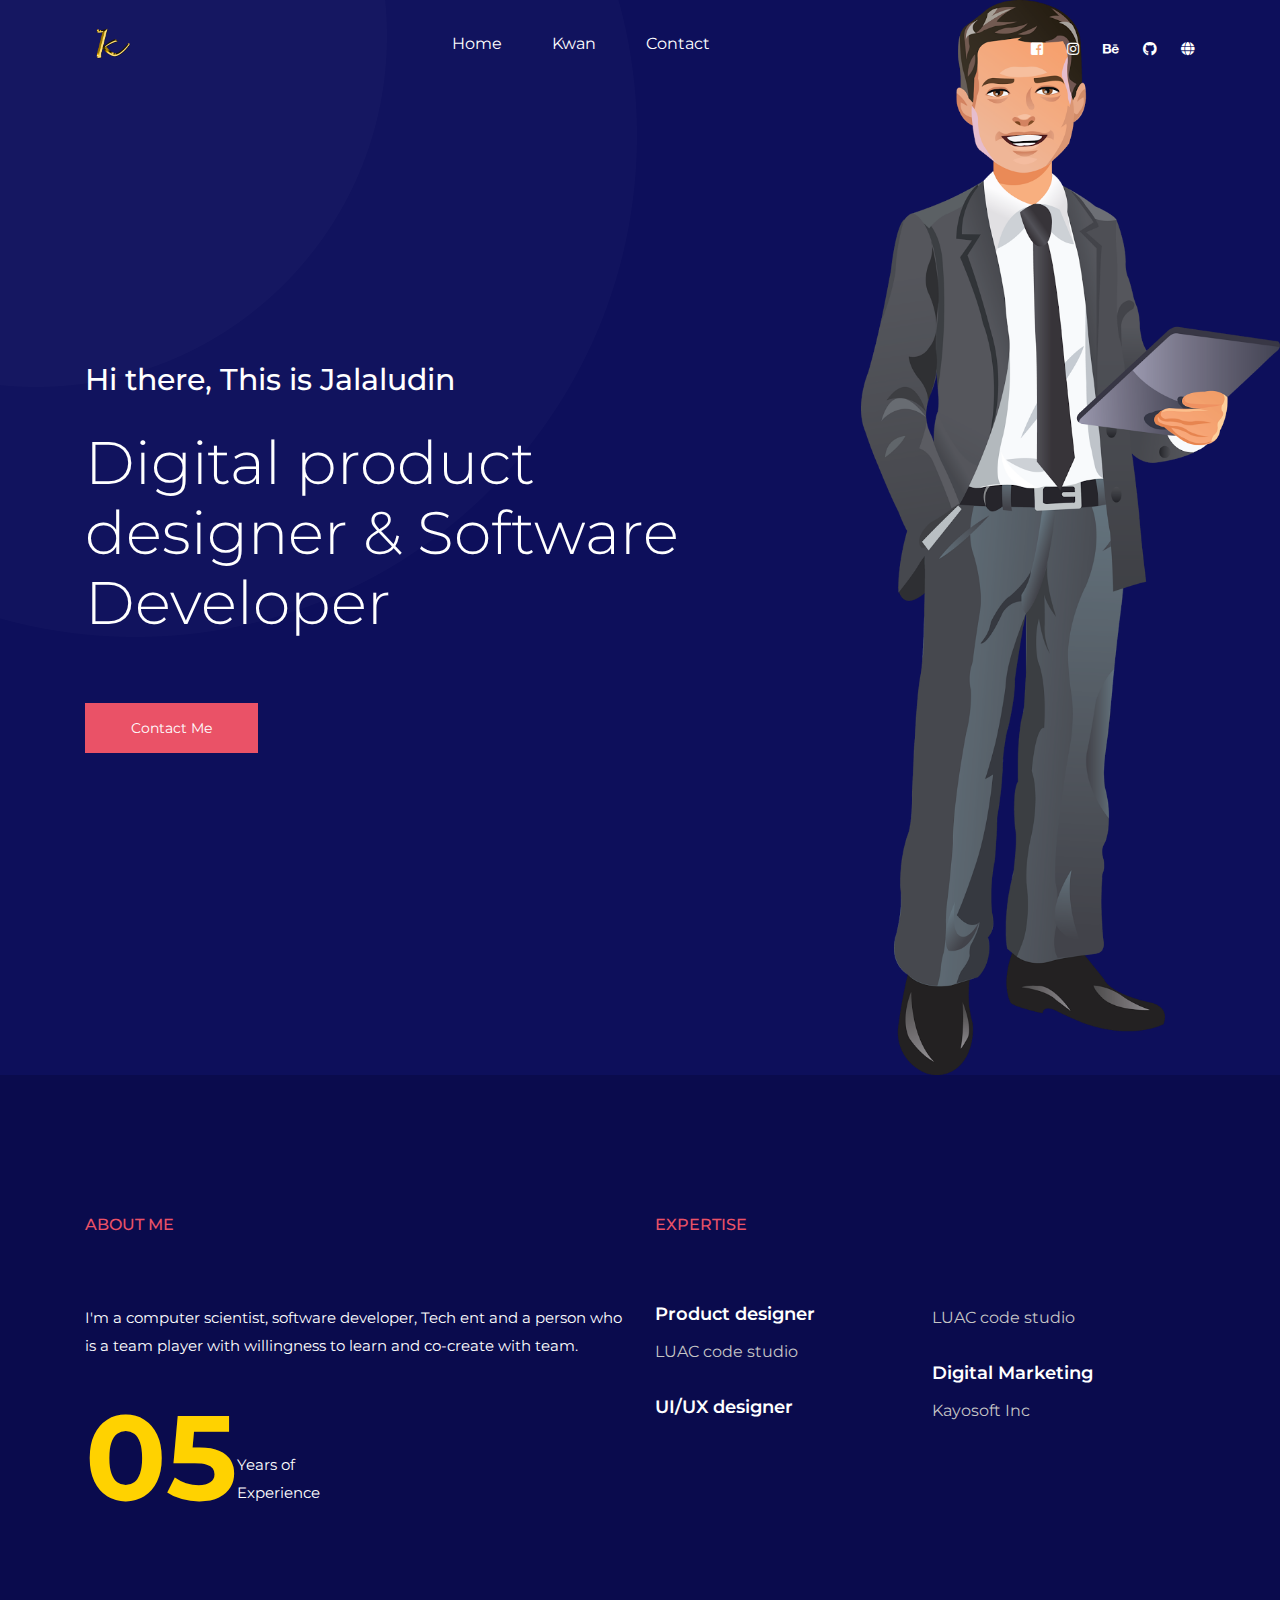
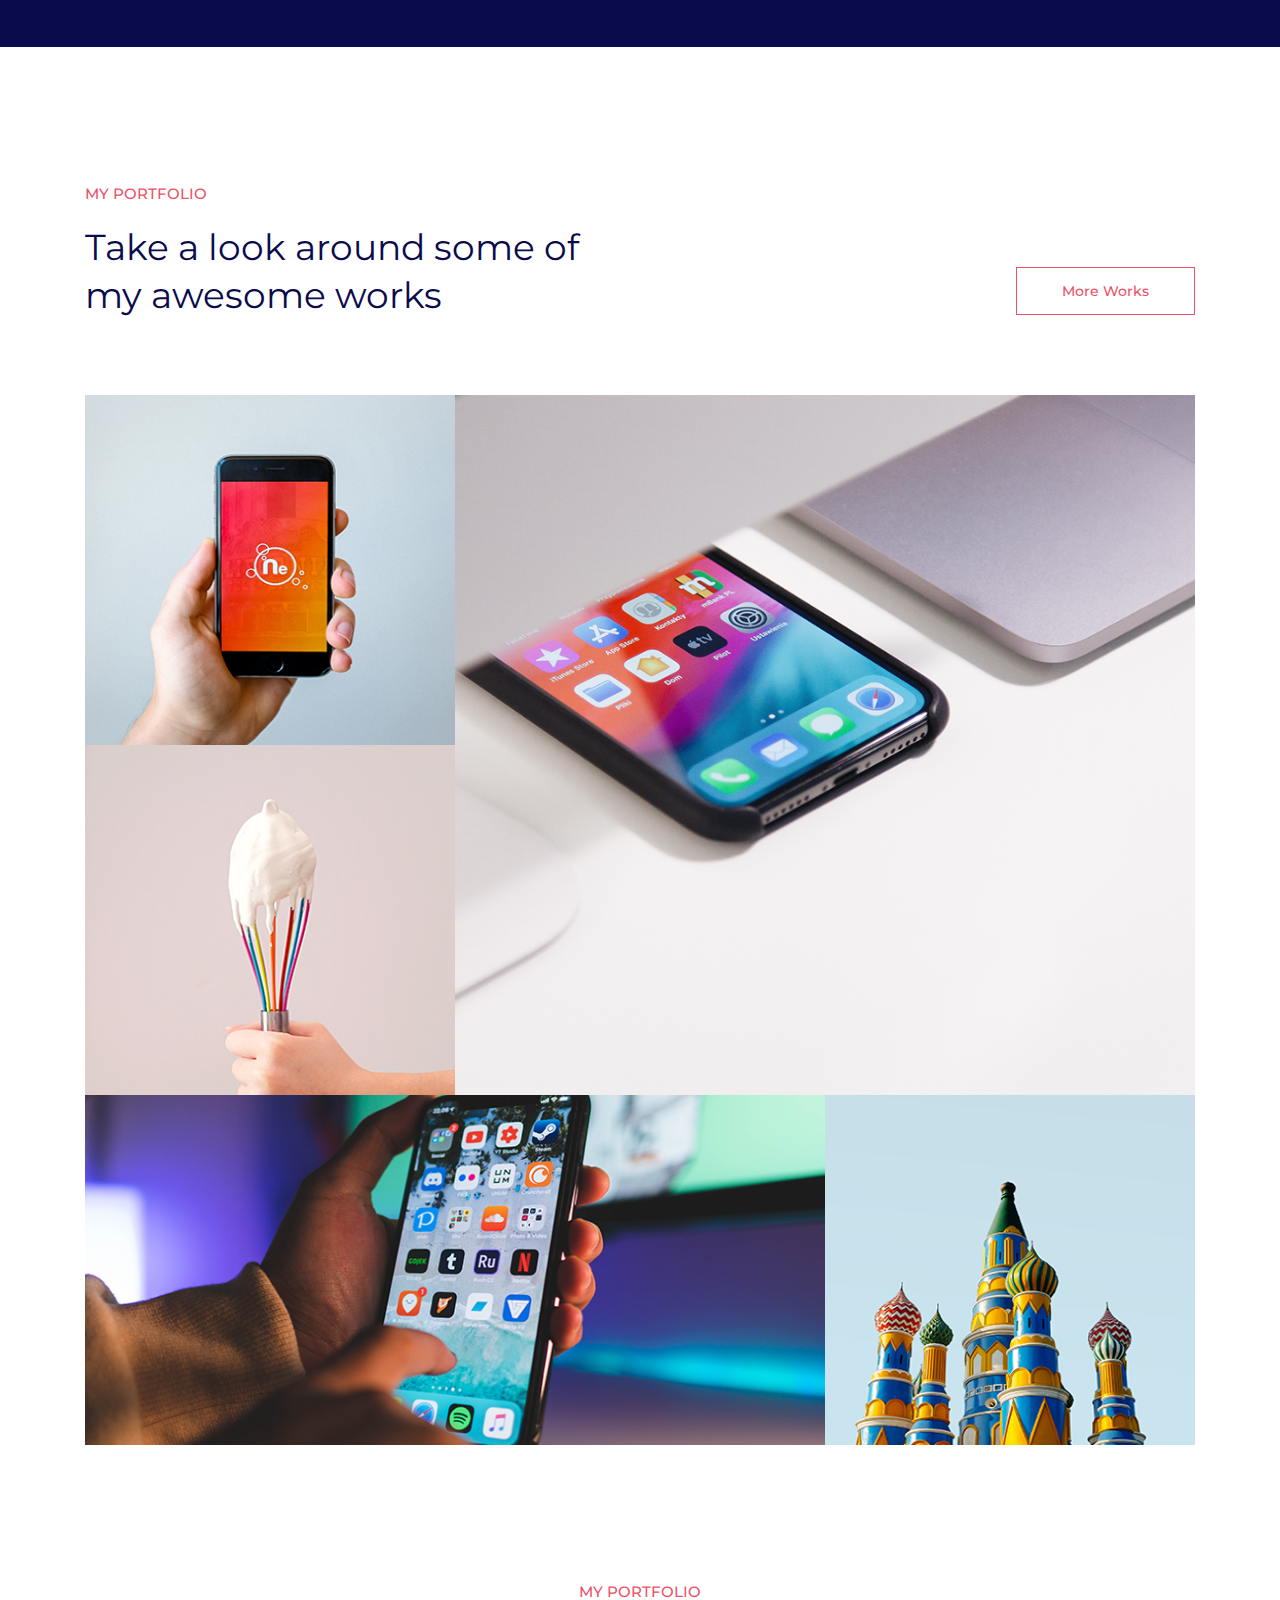
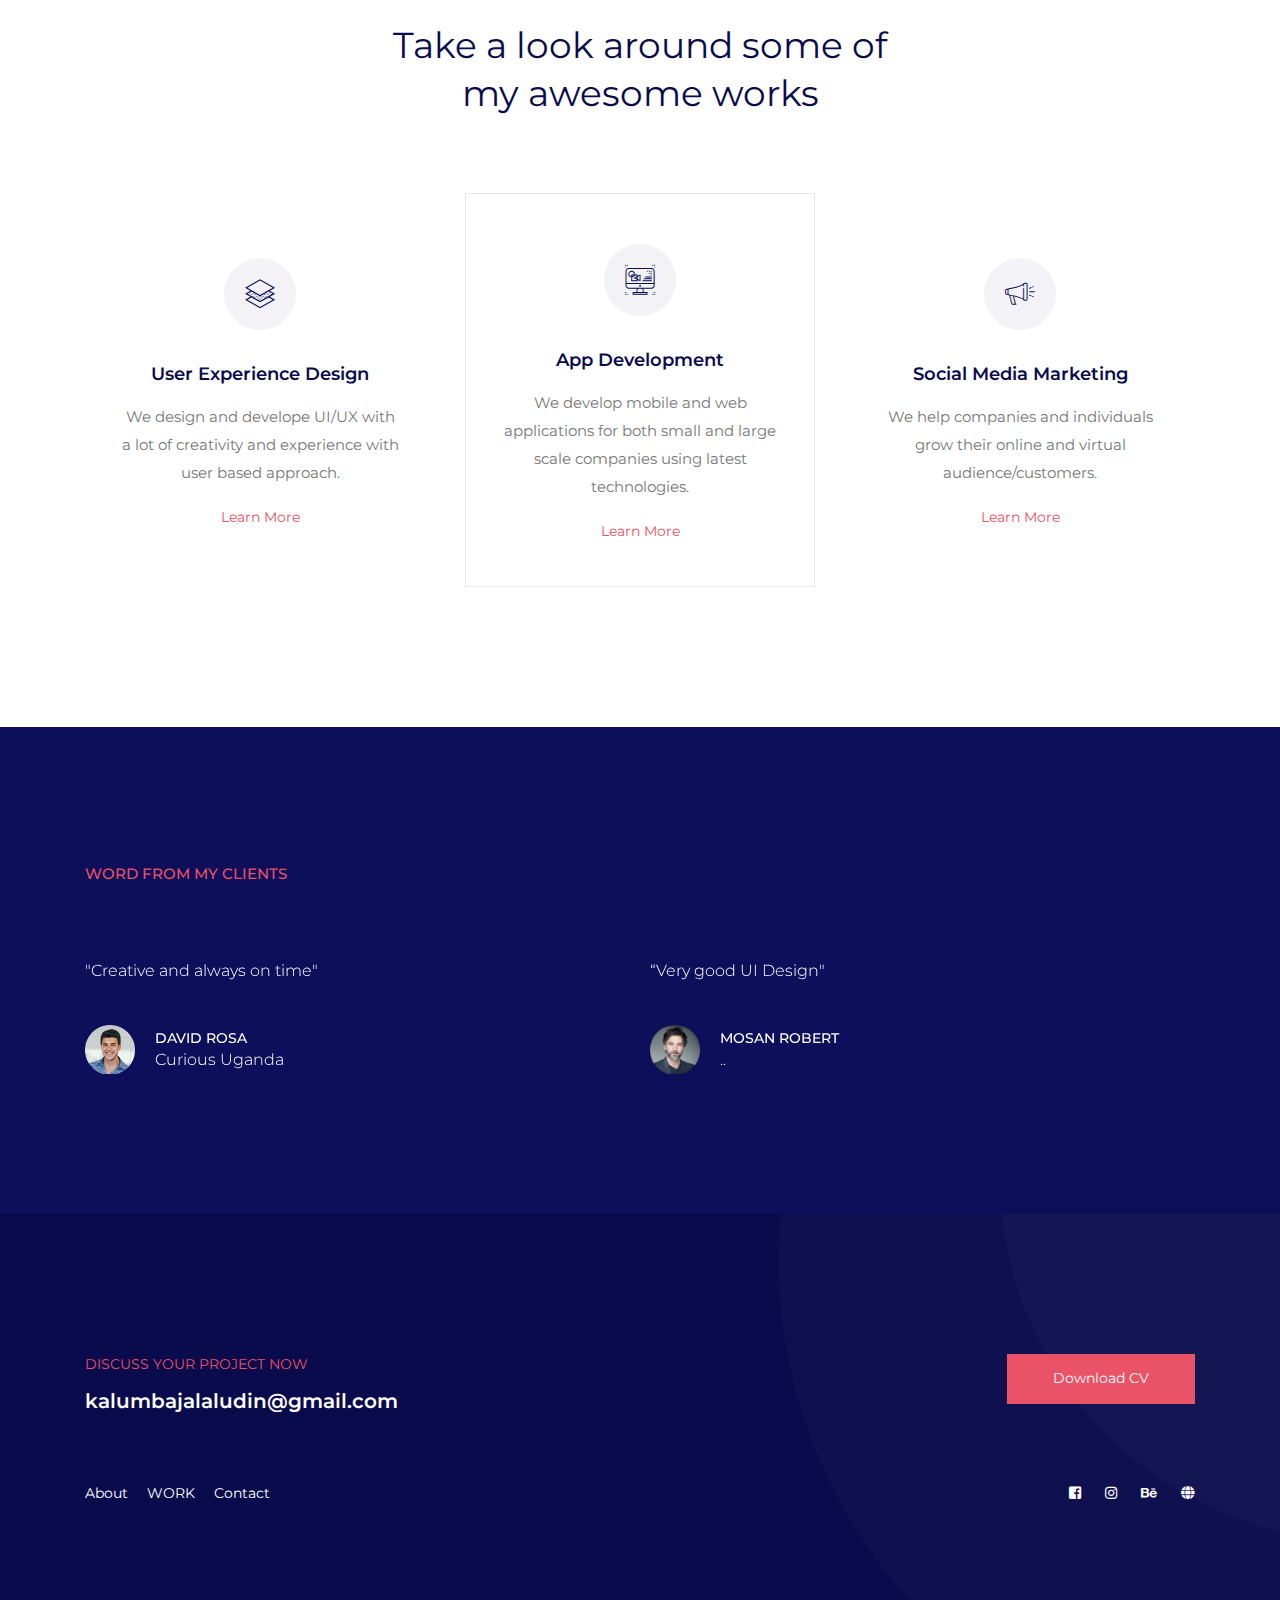
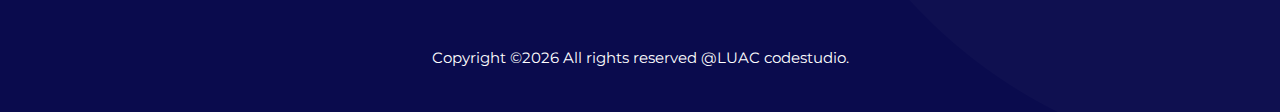
==== commit 937f8939: "Add files via upload" ====
--- a/index.html
+++ b/index.html
@@ -1,727 +1,356 @@
-<!DOCTYPE html>
-<html lang="en">
-
-<head>
-  <meta charset="utf-8">
-  <meta content="width=device-width, initial-scale=1.0" name="viewport">
-
-  <title>Kwan Technologies</title>
-  <meta content="" name="description">
-
-  <meta content="" name="keywords">
-
-  <!-- Favicons -->
-  <link href="assets/img/icon/logo-small1.png" rel="icon">
-  <link href="assets/img/icon/logo-small1.png" rel="apple-touch-icon">
-
-  <!-- Google Fonts -->
-  <link href="https://fonts.googleapis.com/css?family=Open+Sans:300,300i,400,400i,600,600i,700,700i|Nunito:300,300i,400,400i,600,600i,700,700i|Poppins:300,300i,400,400i,500,500i,600,600i,700,700i" rel="stylesheet">
-
-  <!-- Vendor CSS Files -->
-  <link href="assets/vendor/bootstrap/css/bootstrap.min.css" rel="stylesheet">
-  <link href="assets/vendor/bootstrap-icons/bootstrap-icons.css" rel="stylesheet">
-  <link href="assets/vendor/aos/aos.css" rel="stylesheet">
-  <link href="assets/vendor/remixicon/remixicon.css" rel="stylesheet">
-  <link href="assets/vendor/swiper/swiper-bundle.min.css" rel="stylesheet">
-  <link href="assets/vendor/glightbox/css/glightbox.min.css" rel="stylesheet">
-
-  <!-- Main CSS File -->
-  <link href="assets/css/style.css" rel="stylesheet">
-
-  
-</head>
-
-<body>
-
-  <!-- ======= Header ======= -->
-  <header id="header" class="header fixed-top">
-    <div class="container-fluid container-xl d-flex align-items-center justify-content-between">
-
-      <a href="#" class="logo d-flex align-items-center">
-        <img src="assets/img/icon/logo.png" alt="">
-        <span></span>
-      </a>
-
-      <nav id="navbar" class="navbar">
-        <ul>
-          <li><a class="nav-link scrollto active" href="#hero">Home</a></li>
-          <li><a class="nav-link scrollto" href="#features">Our Solution</a></li>
-          <li><a class="nav-link scrollto" href="#about">About</a></li>
-          <li><a class="nav-link scrollto" href="#team">Team</a></li>
-          <li><a href="#">Forum</a></li>
-          <li><a class="nav-link scrollto" href="#contact">Contact</a></li>
-          <li><a class="getstarted scrollto" href="#">LogIn</a></li>
-        </ul>
-        <i class="bi bi-list mobile-nav-toggle"></i>
-      </nav><!-- .navbar -->
-
-    </div>
-  </header><!-- End Header -->
-
-  <!-- ======= Hero Section ======= -->
-  <section id="hero" class="hero d-flex align-items-center">
-
-    <div class="container">
-      <div class="row">
-        <div class="col-lg-6 d-flex flex-column justify-content-center">
-          <h1 data-aos="fade-up">Learning made easy, the modern way.</h1>
-          <h2 data-aos="fade-up" data-aos-delay="400">Learn from the best and lets support one another.</h2>
-          <div data-aos="fade-up" data-aos-delay="600">
-            <div class="text-center text-lg-start">
-              <a href="#" class="btn-get-started scrollto d-inline-flex align-items-center justify-content-center align-self-center">
-                <span>I need a Tutor</span>
-                <i class="bi bi-arrow-left"></i>
-              </a>
-              <a href="#" class="btn-get-started-2 scrollto d-inline-flex align-items-center justify-content-center align-self-center">
-                <span>I'm a tutor</span>
-                <i class="bi bi-arrow-right"></i>
-              </a>
-            </div>
-          </div>
-        </div>
-        <div class="col-lg-6 hero-img" data-aos="zoom-out" data-aos-delay="200">
-          <img src="assets/img/hero-img.png" class="img-fluid" alt="">
-        </div>
-      </div>
-    </div>
-
-  </section><!-- End Hero -->
-
-  <main id="main">
-   <!-- ======= Features Section ======= -->
-    <section id="features" class="features">
-
-      <div class="container" data-aos="fade-up">
-
-        <header class="section-header">
-          <h2>Our Solution</h2>
-          <p>Kwan makes it easy to get skills when and where you need it from an expert.</p>
-        </header>
-
-        <div class="row">
-
-          <div class="col-lg-6">
-            <img src="assets/img/web.jpg" class="img-fluid" alt="">
-          </div>
-
-          <div class="col-lg-6 mt-5 mt-lg-0 d-flex">
-           
-            <img src="assets/img/appui.jpg" class="img-fluid" alt="">
-          </div>
-         
-
-        </div> <!-- / row -->
-
-      
-        </div><!-- End Feature Tabs -->
-
-        
-      </div>
-
-    </section><!-- End Features Section -->
-    <!-- ======= About Section ======= -->
-    <section id="about" class="about">
-
-      <div class="container" data-aos="fade-up">
-        <div class="row gx-0">
-
-          <div class="col-lg-6 d-flex flex-column justify-content-center" data-aos="fade-up" data-aos-delay="200">
-            <div class="content">
-              <h3>Who We Are</h3>
-              <p>We envision a world where everyone has access to relevant and affordable education products and services; and possesses the knowledge needed to make sound decisions about using them.</p>
-              <p>
-              We align incentives for all stakeholders involved: peer tutor, student learner, and university – allowing us to minimize costs and maximize impact, we focus on the dual benefit of tutoring and the power of peers through activating learning communities.
-              </p>
-              <div class="text-center text-lg-start">
-                <a href="#" class="btn-read-more d-inline-flex align-items-center justify-content-center align-self-center">
-                  <span>Read More</span>
-                  <i class="bi bi-arrow-right"></i>
-                </a>
-              </div>
-            </div>
-          </div>
-
-          <div class="col-lg-6 d-flex align-items-center" data-aos="zoom-out" data-aos-delay="200">
-            <img src="assets/img/about.jpg" class="img-fluid" alt="">
-          </div>
-
-        </div>
-      </div>
-
-    </section><!-- End About Section -->
-
-    <!-- ======= Gain Section ======= -->
-    <section id="values" class="values">
-
-      <div class="container" data-aos="fade-up">
-
-        <header class="section-header">
-          <h2>Gain from Kwan</h2>
-          <p>Continue to grow your skills by helping others in the community.</p>
-        </header>
-
-        <div class="row">
-
-          <div class="col-lg-4">
-            <div class="box" data-aos="fade-up" data-aos-delay="200">
-              <img src="assets/img/values-1.png" class="img-fluid" alt="">
-              <h3>Have full Control</h3>
-              <p>Set your courses, rates, and availability. You work for yourself, and we work for you.</p>
-            </div>
-          </div>
-
-          <div class="col-lg-4 mt-4 mt-lg-0">
-            <div class="box" data-aos="fade-up" data-aos-delay="400">
-              <img src="assets/img/values-2.png" class="img-fluid" alt="">
-              <h3>Get Awarded for your Skills</h3>
-              <p>Track your progress and collect peer feedback to build a profile that demonstrates your hard and soft skills.</p>
-            </div>
-          </div>
-
-          <div class="col-lg-4 mt-4 mt-lg-0">
-            <div class="box" data-aos="fade-up" data-aos-delay="600">
-              <img src="assets/img/values-3.png" class="img-fluid" alt="">
-              <h3>Get Paid, Employed</h3>
-              <p>Improve your tutoring profile to attract new students and earn recommendations towards jobs and internships with our employer partners.</p>
-            </div>
-          </div>
-
-        </div>
-
-      </div>
-
-    </section><!-- End Values Section -->
-
-    <!-- ======= Counts Section ======= -->
-    <section id="counts" class="counts">
-      <div class="container" data-aos="fade-up">
-
-        <div class="row gy-4">
-
-          <div class="col-lg-3 col-md-6">
-            <div class="count-box">
-              <i class="bi bi-emoji-smile" style="color: #f49f1c;"></i>
-              <div>
-                <span data-purecounter-start="0" data-purecounter-end="80" data-purecounter-duration="1" class="purecounter"></span>
-                <p>Happy Students</p>
-              </div>
-            </div>
-          </div>
-
-          <div class="col-lg-3 col-md-6">
-            <div class="count-box">
-              <i class="bi bi-journal-richtext" style="color: #f49f1c;"></i>
-              <div>
-                <span data-purecounter-start="0" data-purecounter-end="3" data-purecounter-duration="1" class="purecounter"></span>
-                <p> Education Institutions</p>
-              </div>
-            </div>
-          </div>
-
-          <div class="col-lg-3 col-md-6">
-            <div class="count-box">
-              <i class="bi bi-headset" style="color: #f49f1c;;"></i>
-              <div>
-                <span data-purecounter-start="0" data-purecounter-end="143" data-purecounter-duration="1" class="purecounter"></span>
-                <p>Hours Of Support</p>
-              </div>
-            </div>
-          </div>
-
-          <div class="col-lg-3 col-md-6">
-            <div class="count-box">
-              <i class="bi bi-people" style="color: #f49f1c;"></i>
-              <div>
-                <span data-purecounter-start="0" data-purecounter-end="7" data-purecounter-duration="1" class="purecounter"></span>
-                <p>Tutors</p>
-              </div>
-            </div>
-          </div>
-
-        </div>
-
-      </div>
-    </section><!-- End Counts Section -->
-
-    
-
-   
-    <!-- ======= F.A.Q Section ======= -->
-    <section id="faq" class="faq">
-
-      <div class="container" data-aos="fade-up">
-
-        <header class="section-header">
-          <h2>F.A.Q</h2>
-          <p>Frequently Asked Questions</p>
-        </header>
-
-        <div class="row">
-          <div class="col-lg-6">
-            <!-- F.A.Q List 1-->
-            <div class="accordion accordion-flush" id="faqlist1">
-              <div class="accordion-item">
-                <h2 class="accordion-header">
-                  <button class="accordion-button collapsed" type="button" data-bs-toggle="collapse" data-bs-target="#faq-content-1">
-                    How do I connect with tutors?
-                  </button>
-                </h2>
-                <div id="faq-content-1" class="accordion-collapse collapse" data-bs-parent="#faqlist1">
-                  <div class="accordion-body">
-                    Feugiat pretium nibh ipsum consequat. Tempus iaculis urna id volutpat lacus laoreet non curabitur gravida. Venenatis lectus magna fringilla urna porttitor rhoncus dolor purus non.
-                  </div>
-                </div>
-              </div>
-
-              <div class="accordion-item">
-                <h2 class="accordion-header">
-                  <button class="accordion-button collapsed" type="button" data-bs-toggle="collapse" data-bs-target="#faq-content-2">
-                    How do I get paid?
-                  </button>
-                </h2>
-                <div id="faq-content-2" class="accordion-collapse collapse" data-bs-parent="#faqlist1">
-                  <div class="accordion-body">
-                    Dolor sit amet consectetur adipiscing elit pellentesque habitant morbi. Id interdum velit laoreet id donec ultrices. Fringilla phasellus faucibus scelerisque eleifend donec pretium. Est pellentesque elit ullamcorper dignissim. Mauris ultrices eros in cursus turpis massa tincidunt dui.
-                  </div>
-                </div>
-              </div>
-
-              <div class="accordion-item">
-                <h2 class="accordion-header">
-                  <button class="accordion-button collapsed" type="button" data-bs-toggle="collapse" data-bs-target="#faq-content-3">
-                    How do I get paid??
-                  </button>
-                </h2>
-                <div id="faq-content-3" class="accordion-collapse collapse" data-bs-parent="#faqlist1">
-                  <div class="accordion-body">
-                    Eleifend mi in nulla posuere sollicitudin aliquam ultrices sagittis orci. Faucibus pulvinar elementum integer enim. Sem nulla pharetra diam sit amet nisl suscipit. Rutrum tellus pellentesque eu tincidunt. Lectus urna duis convallis convallis tellus. Urna molestie at elementum eu facilisis sed odio morbi quis
-                  </div>
-                </div>
-              </div>
-
-            </div>
-          </div>
-
-          <div class="col-lg-6">
-
-            <!-- F.A.Q List 2-->
-            <div class="accordion accordion-flush" id="faqlist2">
-
-              <div class="accordion-item">
-                <h2 class="accordion-header">
-                  <button class="accordion-button collapsed" type="button" data-bs-toggle="collapse" data-bs-target="#faq2-content-1">
-                    How do I get paid??
-                  </button>
-                </h2>
-                <div id="faq2-content-1" class="accordion-collapse collapse" data-bs-parent="#faqlist2">
-                  <div class="accordion-body">
-                    Dolor sit amet consectetur adipiscing elit pellentesque habitant morbi. Id interdum velit laoreet id donec ultrices. Fringilla phasellus faucibus scelerisque eleifend donec pretium. Est pellentesque elit ullamcorper dignissim. Mauris ultrices eros in cursus turpis massa tincidunt dui.
-                  </div>
-                </div>
-              </div>
-
-              <div class="accordion-item">
-                <h2 class="accordion-header">
-                  <button class="accordion-button collapsed" type="button" data-bs-toggle="collapse" data-bs-target="#faq2-content-2">
-                    How do I get paid??
-                  </button>
-                </h2>
-                <div id="faq2-content-2" class="accordion-collapse collapse" data-bs-parent="#faqlist2">
-                  <div class="accordion-body">
-                    Molestie a iaculis at erat pellentesque adipiscing commodo. Dignissim suspendisse in est ante in. Nunc vel risus commodo viverra maecenas accumsan. Sit amet nisl suscipit adipiscing bibendum est. Purus gravida quis blandit turpis cursus in
-                  </div>
-                </div>
-              </div>
-
-              <div class="accordion-item">
-                <h2 class="accordion-header">
-                  <button class="accordion-button collapsed" type="button" data-bs-toggle="collapse" data-bs-target="#faq2-content-3">
-                    How do I get paid??
-                  </button>
-                </h2>
-                <div id="faq2-content-3" class="accordion-collapse collapse" data-bs-parent="#faqlist2">
-                  <div class="accordion-body">
-                    Laoreet sit amet cursus sit amet dictum sit amet justo. Mauris vitae ultricies leo integer malesuada nunc vel. Tincidunt eget nullam non nisi est sit amet. Turpis nunc eget lorem dolor sed. Ut venenatis tellus in metus vulputate eu scelerisque. Pellentesque diam volutpat commodo sed egestas egestas fringilla phasellus faucibus. Nibh tellus molestie nunc non blandit massa enim nec.
-                  </div>
-                </div>
-              </div>
-
-            </div>
-          </div>
-
-        </div>
-
-      </div>
-
-    </section><!-- End F.A.Q Section -->
-
-    <!-- ======= Testimonials Section ======= -->
-    <section id="testimonials" class="testimonials">
-
-      <div class="container" data-aos="fade-up">
-
-        <header class="section-header">
-          <h2>Testimonials</h2>
-          <p>What they are saying about us</p>
-        </header>
-
-        <div class="testimonials-slider swiper-container" data-aos="fade-up" data-aos-delay="200">
-          <div class="swiper-wrapper">
-
-            <div class="swiper-slide">
-              <div class="testimonial-item">
-                <div class="stars">
-                  <i class="bi bi-star-fill"></i><i class="bi bi-star-fill"></i><i class="bi bi-star-fill"></i><i class="bi bi-star-fill"></i><i class="bi bi-star-fill"></i>
-                </div>
-                <p>
-                  Proin iaculis purus consequat sem cure digni ssim donec porttitora entum suscipit rhoncus. Accusantium quam, ultricies eget id, aliquam eget nibh et. Maecen aliquam, risus at semper.
-                </p>
-                <div class="profile mt-auto">
-                  <img src="assets/img/team/team.png" class="testimonial-img" alt="">
-                  <h3>Saul Goodman</h3>
-                  <h4>Ceo &amp; Founder</h4>
-                </div>
-              </div>
-            </div><!-- End testimonial item -->
-
-            <div class="swiper-slide">
-              <div class="testimonial-item">
-                <div class="stars">
-                  <i class="bi bi-star-fill"></i><i class="bi bi-star-fill"></i><i class="bi bi-star-fill"></i><i class="bi bi-star-fill"></i><i class="bi bi-star-fill"></i>
-                </div>
-                <p>
-                  Export tempor illum tamen malis malis eram quae irure esse labore quem cillum quid cillum eram malis quorum velit fore eram velit sunt aliqua noster fugiat irure amet legam anim culpa.
-                </p>
-                <div class="profile mt-auto">
-                  <img src="assets/img/team/team.png" class="testimonial-img" alt="">
-                  <h3>Sara Wilsson</h3>
-                  <h4>Designer</h4>
-                </div>
-              </div>
-            </div><!-- End testimonial item -->
-
-            <div class="swiper-slide">
-              <div class="testimonial-item">
-                <div class="stars">
-                  <i class="bi bi-star-fill"></i><i class="bi bi-star-fill"></i><i class="bi bi-star-fill"></i><i class="bi bi-star-fill"></i><i class="bi bi-star-fill"></i>
-                </div>
-                <p>
-                  Enim nisi quem export duis labore cillum quae magna enim sint quorum nulla quem veniam duis minim tempor labore quem eram duis noster aute amet eram fore quis sint minim.
-                </p>
-                <div class="profile mt-auto">
-                  <img src="assets/img/team/team.png" class="testimonial-img" alt="">
-                  <h3>Jena Karlis</h3>
-                  <h4>Store Owner</h4>
-                </div>
-              </div>
-            </div><!-- End testimonial item -->
-
-            <div class="swiper-slide">
-              <div class="testimonial-item">
-                <div class="stars">
-                  <i class="bi bi-star-fill"></i><i class="bi bi-star-fill"></i><i class="bi bi-star-fill"></i><i class="bi bi-star-fill"></i><i class="bi bi-star-fill"></i>
-                </div>
-                <p>
-                  Fugiat enim eram quae cillum dolore dolor amet nulla culpa multos export minim fugiat minim velit minim dolor enim duis veniam ipsum anim magna sunt elit fore quem dolore labore illum veniam.
-                </p>
-                <div class="profile mt-auto">
-                  <img src="assets/img/team/team.png" class="testimonial-img" alt="">
-                  <h3>Matt Brandon</h3>
-                  <h4>Freelancer</h4>
-                </div>
-              </div>
-            </div><!-- End testimonial item -->
-
-            <div class="swiper-slide">
-              <div class="testimonial-item">
-                <div class="stars">
-                  <i class="bi bi-star-fill"></i><i class="bi bi-star-fill"></i><i class="bi bi-star-fill"></i><i class="bi bi-star-fill"></i><i class="bi bi-star-fill"></i>
-                </div>
-                <p>
-                  Quis quorum aliqua sint quem legam fore sunt eram irure aliqua veniam tempor noster veniam enim culpa labore duis sunt culpa nulla illum cillum fugiat legam esse veniam culpa fore nisi cillum quid.
-                </p>
-                <div class="profile mt-auto">
-                  <img src="assets/img/team/team.png" class="testimonial-img" alt="">
-                  <h3>John Larson</h3>
-                  <h4>Entrepreneur</h4>
-                </div>
-              </div>
-            </div><!-- End testimonial item -->
-
-          </div>
-          <div class="swiper-pagination"></div>
-        </div>
-
-      </div>
-
-    </section><!-- End Testimonials Section -->
-
-    <!-- ======= Team Section ======= -->
-    <section id="team" class="team">
-
-      <div class="container" data-aos="fade-up">
-
-        <header class="section-header">
-          <h2>Team</h2>
-          <p>Our hard working team</p>
-        </header>
-
-        <div class="row gy-4">
-
-          <div class="col-lg-3 col-md-6 d-flex align-items-stretch" data-aos="fade-up" data-aos-delay="100">
-            <div class="member">
-              <div class="member-img">
-                <img src="assets/img/team/team.png" class="img-fluid" alt="">
-                <div class="social">
-                  <a href=""><i class="bi bi-twitter"></i></a>
-                  <a href=""><i class="bi bi-facebook"></i></a>
-                  <a href=""><i class="bi bi-instagram"></i></a>
-                  <a href=""><i class="bi bi-linkedin"></i></a>
-                </div>
-              </div>
-              <div class="member-info">
-                <h4>Busobozi Derrick</h4>
-                <span>Chief Executive Officer</span>
-                <p>Velit aut quia fugit et et. Dolorum ea voluptate vel tempore tenetur ipsa quae aut. Ipsum exercitationem iure minima enim corporis et voluptate.</p>
-              </div>
-            </div>
-          </div>
-
-          <div class="col-lg-3 col-md-6 d-flex align-items-stretch" data-aos="fade-up" data-aos-delay="200">
-            <div class="member">
-              <div class="member-img">
-                <img src="assets/img/team/team.png" class="img-fluid" alt="">
-                <div class="social">
-                  <a href=""><i class="bi bi-twitter"></i></a>
-                  <a href=""><i class="bi bi-facebook"></i></a>
-                  <a href=""><i class="bi bi-instagram"></i></a>
-                  <a href=""><i class="bi bi-linkedin"></i></a>
-                </div>
-              </div>
-              <div class="member-info">
-                <h4>Busobozi Derrick</h4>
-                <span>Product Manager</span>
-                <p>Quo esse repellendus quia id. Est eum et accusantium pariatur fugit nihil minima suscipit corporis. Voluptate sed quas reiciendis animi neque sapiente.</p>
-              </div>
-            </div>
-          </div>
-
-          <div class="col-lg-3 col-md-6 d-flex align-items-stretch" data-aos="fade-up" data-aos-delay="300">
-            <div class="member">
-              <div class="member-img">
-                <img src="assets/img/team/team.png" class="img-fluid" alt="">
-                <div class="social">
-                  <a href=""><i class="bi bi-twitter"></i></a>
-                  <a href=""><i class="bi bi-facebook"></i></a>
-                  <a href=""><i class="bi bi-instagram"></i></a>
-                  <a href=""><i class="bi bi-linkedin"></i></a>
-                </div>
-              </div>
-              <div class="member-info">
-                <h4>Busobozi Derrick</h4>
-                <span>CTO</span>
-                <p>Vero omnis enim consequatur. Voluptas consectetur unde qui molestiae deserunt. Voluptates enim aut architecto porro aspernatur molestiae modi.</p>
-              </div>
-            </div>
-          </div>
-
-          <div class="col-lg-3 col-md-6 d-flex align-items-stretch" data-aos="fade-up" data-aos-delay="400">
-            <div class="member">
-              <div class="member-img">
-                <img src="assets/img/team/team.png" class="img-fluid" alt="">
-                <div class="social">
-                  <a href=""><i class="bi bi-twitter"></i></a>
-                  <a href=""><i class="bi bi-facebook"></i></a>
-                  <a href=""><i class="bi bi-instagram"></i></a>
-                  <a href=""><i class="bi bi-linkedin"></i></a>
-                </div>
-              </div>
-              <div class="member-info">
-                <h4>Busobozi Derrick</h4>
-                <span>Accountant</span>
-                <p>Rerum voluptate non adipisci animi distinctio et deserunt amet voluptas. Quia aut aliquid doloremque ut possimus ipsum officia.</p>
-              </div>
-            </div>
-          </div>
-
-        </div>
-
-      </div>
-
-    </section><!-- End Team Section -->
-
-    <!-- ======= Clients Section ======= -->
-    <section id="clients" class="clients">
-
-      <div class="container" data-aos="fade-up">
-
-        <header class="section-header">
-          <h2>Who work with us</h2>
-          <p>We are backed by leading institutions and partners to deliver our promise on education inclusion in Africa.</p>
-        </header>
-
-        <div class="clients-slider swiper-container">
-          <div class="swiper-wrapper align-items-center">
-            <div class="swiper-slide"><img src="assets/img/clients/client-1.png" class="img-fluid" alt=""></div>
-            <div class="swiper-slide"><img src="assets/img/clients/client-2.png" class="img-fluid" alt=""></div>
-            <div class="swiper-slide"><img src="assets/img/clients/client-3.png" class="img-fluid" alt=""></div>
-            <div class="swiper-slide"><img src="assets/img/clients/client-4.png" class="img-fluid" alt=""></div>
-            <div class="swiper-slide"><img src="assets/img/clients/client-5.png" class="img-fluid" alt=""></div>
-            <div class="swiper-slide"><img src="assets/img/clients/client-6.png" class="img-fluid" alt=""></div>
-            <div class="swiper-slide"><img src="assets/img/clients/client-7.png" class="img-fluid" alt=""></div>
-            <div class="swiper-slide"><img src="assets/img/clients/client-8.png" class="img-fluid" alt=""></div>
-          </div>
-          <div class="swiper-pagination"></div>
-        </div>
-      </div>
-
-    </section><!-- End Clients Section -->
-
-    <!-- ======= Recent Blog Posts Section ======= -->
-    <section id="recent-blog-posts" class="recent-blog-posts">
-
-      <div class="container" data-aos="fade-up">
-
-        <header class="section-header">
-          <h2>Blog</h2>
-          <p>Recent posts form our Blog</p>
-        </header>
-
-        <div class="row">
-
-          <div class="col-lg-4">
-            <div class="post-box">
-              <div class="post-img"><img src="assets/img/icon/kwan.jpg" class="img-fluid" alt=""></div>
-              <span class="post-date">Tue, May 2021</span>
-              <h3 class="post-title">Eum ad dolor et. Autem aut fugiat debitis voluptatem consequuntur sit</h3>
-              <a href="blog-singe.html" class="readmore stretched-link mt-auto"><span>Read More</span><i class="bi bi-arrow-right"></i></a>
-            </div>
-          </div>
-
-          <div class="col-lg-4">
-            <div class="post-box">
-              <div class="post-img"><img src="assets/img/icon/kwan.jpg" class="img-fluid" alt=""></div>
-              <span class="post-date">Tue, May 2021</span>
-              <h3 class="post-title">Et repellendus molestiae qui est sed omnis voluptates magnam</h3>
-              <a href="blog-singe.html" class="readmore stretched-link mt-auto"><span>Read More</span><i class="bi bi-arrow-right"></i></a>
-            </div>
-          </div>
-
-          <div class="col-lg-4">
-            <div class="post-box">
-              <div class="post-img"><img src="assets/img/icon/kwan.jpg" class="img-fluid" alt=""></div>
-              <span class="post-date">Tue, May 2021</span>
-              <h3 class="post-title">Quia assumenda est et veritatis aut quae</h3>
-              <a href="blog-singe.html" class="readmore stretched-link mt-auto"><span>Read More</span><i class="bi bi-arrow-right"></i></a>
-            </div>
-          </div>
-
-        </div>
-
-      </div>
-
-    </section><!-- End Recent Blog Posts Section -->
-
-   
-  </main><!-- End #main -->
-
-  <!-- ======= Footer ======= -->
-  <footer id="footer" class="footer">
-
-    <div class="footer-newsletter">
-      <div class="container">
-        <div class="row justify-content-center">
-          <div class="col-lg-12 text-center">
-            <h4>Our Newsletter</h4>
-            <p>Get in touch with us all the time</p>
-          </div>
-          <div class="col-lg-6">
-            <form action="" method="post">
-              <input type="email" name="email"><input type="submit" value="Subscribe">
-            </form>
-          </div>
-        </div>
-      </div>
-    </div>
-
-    <div class="footer-top">
-      <div class="container">
-        <div class="row gy-4">
-          <div class="col-lg-5 col-md-12 footer-info">
-            <a href="index.html" class="logo d-flex align-items-center">
-              <img src="assets/img/icon/logo.png" alt="">
-              <span></span>
-            </a>
-            <p>We provide students with peer tutoring services through our Kwan platforms,</p>
-            <div class="social-links mt-3">
-              <a href="#" class="twitter"><i class="bi bi-twitter"></i></a>
-              <a href="#" class="facebook"><i class="bi bi-facebook"></i></a>
-              <a href="#" class="instagram"><i class="bi bi-instagram bx bxl-instagram"></i></a>
-              <a href="#" class="linkedin"><i class="bi bi-linkedin bx bxl-linkedin"></i></a>
-            </div>
-          </div>
-
-          <div class="col-lg-2 col-6 footer-links">
-            <h4>Product</h4>
-            <ul>
-              <li><i class="bi bi-chevron-right"></i> <a href="#">Why Kwan</a></li>
-              <li><i class="bi bi-chevron-right"></i> <a href="#">How it works</a></li>
-              <li><i class="bi bi-chevron-right"></i> <a href="#">Payment</a></li>
-              <li><i class="bi bi-chevron-right"></i> <a href="#">Policies</a></li>
-            </ul>
-          </div>
-
-          <div class="col-lg-2 col-6 footer-links">
-            <h4>Company</h4>
-            <ul>
-              <li><i class="bi bi-chevron-right"></i> <a href="#">About Us</a></li>
-              <li><i class="bi bi-chevron-right"></i> <a href="#">Our Team</a></li>
-              <li><i class="bi bi-chevron-right"></i> <a href="#">Partnerships</a></li>
-              <li><i class="bi bi-chevron-right"></i> <a href="#">Blog</a></li>
-              <li><i class="bi bi-chevron-right"></i> <a href="#">Career</a></li>
-            </ul>
-          </div>
-
-          <div class="col-lg-3 col-md-12 footer-contact text-center text-md-start">
-            <h4>Contact Us</h4>
-            <p>
-              Lira University <br>
-              Barapwo, Lira<br>
-              Uganda <br><br>
-              <strong>Phone:</strong> +256 787539824<br>
-              <strong>Email:</strong> info@kwan.com<br>
-            </p>
-
-          </div>
-
-        </div>
-      </div>
-    </div>
-
-    <div class="container">
-      <div class="copyright">
-        &copy; Copyright <strong><span>Kwan Technologies Ltd</span></strong>. All Rights Reserved
-      </div>
-      <div class="credits">
-        Download Our <a href="">Android App</a><span> . </span><a href="">iOS App</a>
-      </div>
-    </div>
-  </footer><!-- End Footer -->
-
-  <a href="#" class="back-to-top d-flex align-items-center justify-content-center"><i class="bi bi-arrow-up-short"></i></a>
-
-  <!-- Vendor JS Files -->
-  <script src="assets/vendor/bootstrap/js/bootstrap.bundle.js"></script>
-  <script src="assets/vendor/aos/aos.js"></script>
-  <script src="assets/vendor/php-email-form/validate.js"></script>
-  <script src="assets/vendor/swiper/swiper-bundle.min.js"></script>
-  <script src="assets/vendor/purecounter/purecounter.js"></script>
-  <script src="assets/vendor/isotope-layout/isotope.pkgd.min.js"></script>
-  <script src="assets/vendor/glightbox/js/glightbox.min.js"></script>
-
-  <!-- Template Main JS File -->
-  <script src="assets/js/main.js"></script>
-
-</body>
-
-</html>
+<!doctype html>
+<html lang="en">
+
+<head>
+    <!-- Required meta tags -->
+    <meta charset="utf-8">
+    <meta name="viewport" content="width=device-width, initial-scale=1, shrink-to-fit=no">
+    <title>Kalumba Jalaludin</title>
+    <link rel="icon" href="img/favicon.png">
+    <!-- Bootstrap CSS -->
+    <link rel="stylesheet" href="css/bootstrap.min.css">
+    <!-- animate CSS -->
+    <link rel="stylesheet" href="css/animate.css">
+    <!-- owl carousel CSS -->
+    <link rel="stylesheet" href="css/owl.carousel.min.css">
+    <!-- themify CSS -->
+    <link rel="stylesheet" href="css/themify-icons.css">
+    <!-- flaticon CSS -->
+    <link rel="stylesheet" href="css/flaticon.css">
+    <!-- font awesome CSS -->
+    <link rel="stylesheet" href="css/magnific-popup.css">
+    <!-- swiper CSS -->
+    <link rel="stylesheet" href="css/slick.css">
+    <link rel="stylesheet" href="css/gijgo.min.css">
+    <link rel="stylesheet" href="css/nice-select.css">
+    <link rel="stylesheet" href="css/all.css">
+    <!-- style CSS -->
+    <link rel="stylesheet" href="css/style.css">
+</head>
+
+<body>
+    <!--::header part start::-->
+    <header class="main_menu home_menu">
+        <div class="container">
+            <div class="row align-items-center">
+                <div class="col-lg-12">
+                    <nav class="navbar navbar-expand-lg navbar-light">
+                        <a class="navbar-brand" href="#"> <img src="img/logo.png" alt="logo" style="width: 50px; height: 40px;"> </a>
+                        <button class="navbar-toggler" type="button" data-toggle="collapse"
+                            data-target="#navbarSupportedContent" aria-controls="navbarSupportedContent"
+                            aria-expanded="false" aria-label="Toggle navigation">
+                            <span class="menu_icon"><i class="ti-menu"></i></span>
+                        </button>
+
+                        <div class="collapse navbar-collapse main-menu-item" id="navbarSupportedContent">
+                            <ul class="navbar-nav">
+                                <li class="nav-item">
+                                    <a class="nav-link" href="#">Home</a>
+                                </li>
+                                <li class="nav-item">
+                                    <a class="nav-link" href="http://kalumbajalaludin.live/kwan/">Kwan</a>
+                                </li>
+                                <li class="nav-item">
+                                    <a class="nav-link" href="#">Contact</a>
+                                </li>
+                            </ul>
+                        </div>
+                        <div class="social_icon">
+                            <a href="#"><i class="fab fa-facebook-square"></i></a>
+                            <a href="#"><i class="fab fa-instagram"></i></a>
+                            <a href="#"><i class="fab fa-behance"></i></a>
+                            <a href="#"><i class="fab fa-github"></i></a>
+                            <a href="#"><i class="fas fa-globe"></i></a>
+                        </div>
+                    </nav>
+                </div>
+            </div>
+        </div>
+    </header>
+    <!-- Header part end-->
+
+    <!-- banner part start-->
+    <section class="banner_part">
+        <div class="container">
+            <div class="row align-items-center">
+                <div class="col-lg-7">
+                    <div class="banner_text">
+                        <div class="banner_text_iner">
+                            <h5>Hi there, This is Jalaludin</h5>
+                            <h1>Digital product
+                                    designer & Software Developer</h1>
+                            <div class="banner_btn">
+                                <a href="#" class="btn_1">Contact me</a>
+                            </div>
+                        </div>
+                    </div>
+                </div>
+            </div>
+        </div>
+    </section>
+    <!-- banner part start-->
+
+    <!-- about part start-->
+    <section class="about_part section_padding">
+        <div class="container">
+            <div class="row">
+                <div class="col-lg-6">
+                    <div class="about_text">
+                        <h4>about me</h4>
+                        <p>I'm a computer scientist, software developer, Tech ent and a person who is a team player with willingness to learn and co-create with team.</p>
+                        <div class="experiance">
+                            <h2>05</h2>
+                            <p>Years of <span>Experience</span></p>
+                        </div>
+                    </div>
+                </div>
+                <div class="col-lg-6">
+                    <div class="experiance_list">
+                        <h4>Expertise</h4>
+                        <div class="experiance_list_iner">
+                            <div class="single_experiance_list">
+                                <h5>Product designer</h5>
+                                <p>LUAC code studio</p>
+                            </div>
+                            <div class="single_experiance_list">
+                                <h5>UI/UX designer </h5>
+                                <p>LUAC code studio</p>
+                            </div>
+                            <div class="single_experiance_list">
+                                <h5>Digital Marketing</h5>
+                                <p>Kayosoft Inc</p>
+                            </div>
+<!--                             <div class="single_experiance_list">
+                                <h5>Product designer</h5>
+                                <p>at apple from 2011 to present</p>
+                            </div>
+                            <div class="single_experiance_list">
+                                <h5>UI designer </h5>
+                                <p>at theme from 2011 to present</p>
+                            </div>
+                            <div class="single_experiance_list">
+                                <h5>Print designert</h5>
+                                <p>at envato from 2011 to present</p>
+                            </div> -->
+                        </div>
+                    </div>
+                </div>
+            </div>
+        </div>
+    </section>
+    <!-- about part end-->
+
+    <!-- portfolio part css start -->
+    <section class="portfolio_part section_padding">
+        <div class="container">
+            <div class="row align-items-center">
+                <div class="col-lg-6">
+                    <div class="section_tittle">
+                        <p>My portfolio</p>
+                        <h2>Take a look around some of my awesome works</h2>
+                    </div>
+                </div>
+                <div class="col-lg-6">
+                    <div class="section_btn text-right">
+                        <a href="#" class="btn_2">More works</a>
+                    </div>
+                </div>
+            </div>
+            <div class="row">
+                <div class="col-lg-12">
+                    <div class="mesonary_part">
+                        <div class="grid">
+                            <div class="grid-sizer"></div>
+                            <a href="portfolio_details.html" class="grid-item">
+                                <img src="img/port_1.png" alt="">
+                                <div class="portfolio_hover_text">
+                                    <i class="ti-plus"></i>
+                                </div>
+                            </a>
+                            <a href="portfolio_details.html" class="grid-item big_height big_weight">
+                                <img src="img/port_2.png" alt="">
+                                <div class="portfolio_hover_text">
+                                    <i class="ti-plus"></i>
+                                </div>
+                            </a>
+                            <a href="portfolio_details.html" class="grid-item">
+                                <img src="img/port_3.png" alt="">
+                                <div class="portfolio_hover_text">
+                                    <i class="ti-plus"></i>
+                                </div>
+                            </a>
+                            <a href="portfolio_details.html" class="grid-item big_weight">
+                                <img src="img/port_4.png" alt="">
+                                <div class="portfolio_hover_text">
+                                    <i class="ti-plus"></i>
+                                </div>
+                            </a>
+                            <a href="portfolio_details.html" class="grid-item">
+                                <img src="img/port_5.png" alt="">
+                                <div class="portfolio_hover_text">
+                                    <i class="ti-plus"></i>
+                                </div>
+                            </a>
+                        </div>
+                    </div>
+                </div>
+            </div>
+        </div>
+    </section>
+    <!-- portfolio part css end -->
+
+    <!-- Service part start-->
+    <section class="service_part padding_bottom">
+        <div class="container">
+            <div class="row justify-content-center">
+                <div class="col-lg-6">
+                    <div class="section_tittle text-center">
+                        <p>My portfolio</p>
+                        <h2>Take a look around some of my awesome works</h2>
+                    </div>
+                </div>
+            </div>
+            <div class="row align-items-center">
+                <div class="col-lg-4 col-sm-6">
+                    <div class="single_service_part">
+                        <div class="single_service_text">
+                            <span class="flaticon-layers"></span>
+                            <h2>User experience design</h2>
+                            <p>We design and develope UI/UX with a lot of creativity and experience with user based approach. </p>
+                            <a href="#" class="learn_btn">learn more</a>
+                        </div>
+                    </div>
+                </div>
+                <div class="col-lg-4 col-sm-6">
+                    <div class="single_service_part active">
+                        <div class="single_service_text">
+                            <span class="flaticon-design"></span>
+                            <h2>App development</h2>
+                            <p>We develop mobile and web applications for both small and large scale companies using latest technologies.</p>
+                            <a href="#" class="learn_btn">learn more</a>
+                        </div>
+                    </div>
+                </div>
+                <div class="col-lg-4 col-sm-6">
+                    <div class="single_service_part">
+                        <div class="single_service_text">
+                            <span class="flaticon-speaker"></span>
+                            <h2>Social media marketing</h2>
+                            <p>We help companies and individuals grow their online and virtual audience/customers.</p>
+                            <a href="#" class="learn_btn">learn more</a>
+                        </div>
+                    </div>
+                </div>
+            </div>
+        </div>
+    </section>
+    <!-- Service part end-->
+
+    <!--::review_part start::-->
+    <section class="review_part section_padding">
+        <div class="container">
+           <div class="row">
+              <div class="col-xl-5">
+                 <div class="section_tittle">
+                    <p>Word from my clients</p>
+                 </div>
+              </div>
+           </div>
+           <div class="row">
+              <div class="col-lg-12">
+                 <div class="client_review_part owl-carousel">
+                    
+                   
+                    <div class="client_review_single">
+                       <div class="client_review_text">
+                          <p>
+                            "Creative and always on time"
+                          <div class="client_review_img">
+                             <img src="img/client/client_2.png" alt="#" />
+                             <h4>David Rosa</h4>
+                             <p>Curious Uganda</p>
+                          </div>
+                       </div>
+                    </div>
+                    
+                    <div class="client_review_single">
+                       <div class="client_review_text">
+                          <p>
+                            “Very good UI Design"
+                          </p>
+                          <div class="client_review_img">
+                             <img src="img/client/client_3.png" alt="#" />
+                             <h4>Mosan Robert</h4>
+                             <p>..</p>
+                          </div>
+                       </div>
+                    </div>
+                 </div>
+              </div>
+           </div>
+        </div>
+    </section>
+     <!--::review_part end::-->
+
+     <!-- footer css start -->
+     <footer class="footer_Part padding_top">
+         <div class="container">
+             <div class="row alingn-item-center">
+                 <div class="col-lg-6">
+                     <div class="footer_text">
+                         <span>Discuss your project now</span>
+                         <h2 style="font-size: 20px;;">kalumbajalaludin@gmail.com </h2>
+                     </div>
+                 </div>
+                 <div class="col-lg-6">
+                     <div class="footer_btn">
+                         <a href="#" class="btn_1">Download CV</a>
+                     </div>
+                 </div>
+                 <div class="col-lg-6">
+                     <div class="footer_menu">
+                         <a href="#">About</a>
+                         <a href="#">WORK</a>
+                         <a href="#">Contact</a>
+                     </div>
+                 </div>
+                 <div class="col-lg-6">
+                    <div class="social_icon">
+                        <a href="#"><i class="fab fa-facebook-square"></i></a>
+                        <a href="#"><i class="fab fa-instagram"></i></a>
+                        <a href="#"><i class="fab fa-behance"></i></a>
+                        <a href="#"><i class="fas fa-globe"></i></a>
+                    </div>
+                 </div>
+                 <div class="col-lg-12">
+                        <div class="copyright_part text-center">
+                            <p class="footer-text m-0">
+                            <!-- Link back to Colorlib can't be removed. Template is licensed under CC BY 3.0. -->
+Copyright &copy;<script>document.write(new Date().getFullYear());</script> All rights reserved @LUAC codestudio.
+                            </p>
+                        </div>
+                 </div>
+             </div>
+         </div>
+     </footer>
+     <!-- footer css end -->
+
+    <!-- jquery plugins here-->
+    <script src="js/jquery-1.12.1.min.js"></script>
+    <!-- popper js -->
+    <script src="js/popper.min.js"></script>
+    <!-- bootstrap js -->
+    <script src="js/bootstrap.min.js"></script>
+    <!-- easing js -->
+    <script src="js/jquery.magnific-popup.js"></script>
+    <!-- masonry js -->
+    <script src="js/masonry.pkgd.js"></script>
+    <!-- particles js -->
+    <script src="js/owl.carousel.min.js"></script>
+
+    <script src="js/jquery.nice-select.min.js"></script>
+    <!-- custom js -->
+    <script src="js/custom.js"></script>
+</body>
+
+</html>
--- a/css/themify-icons.css
+++ b/css/themify-icons.css
@@ -0,0 +1,1081 @@
+@font-face {
+	font-family: 'themify';
+	src:url('../fonts/themify.eot?-fvbane');
+	src:url('../fonts/themify.eot?#iefix-fvbane') format('embedded-opentype'),
+		url('../fonts/themify.woff?-fvbane') format('woff'),
+		url('../fonts/themify.ttf?-fvbane') format('truetype'),
+		url('../fonts/themify.svg?-fvbane#themify') format('svg');
+	font-weight: normal;
+	font-style: normal;
+}
+
+[class^="ti-"], [class*=" ti-"] {
+	font-family: 'themify';
+	speak: none;
+	font-style: normal;
+	font-weight: normal;
+	font-variant: normal;
+	text-transform: none;
+	line-height: 1;
+
+	/* Better Font Rendering =========== */
+	-webkit-font-smoothing: antialiased;
+	-moz-osx-font-smoothing: grayscale;
+}
+
+.ti-wand:before {
+	content: "\e600";
+}
+.ti-volume:before {
+	content: "\e601";
+}
+.ti-user:before {
+	content: "\e602";
+}
+.ti-unlock:before {
+	content: "\e603";
+}
+.ti-unlink:before {
+	content: "\e604";
+}
+.ti-trash:before {
+	content: "\e605";
+}
+.ti-thought:before {
+	content: "\e606";
+}
+.ti-target:before {
+	content: "\e607";
+}
+.ti-tag:before {
+	content: "\e608";
+}
+.ti-tablet:before {
+	content: "\e609";
+}
+.ti-star:before {
+	content: "\e60a";
+}
+.ti-spray:before {
+	content: "\e60b";
+}
+.ti-signal:before {
+	content: "\e60c";
+}
+.ti-shopping-cart:before {
+	content: "\e60d";
+}
+.ti-shopping-cart-full:before {
+	content: "\e60e";
+}
+.ti-settings:before {
+	content: "\e60f";
+}
+.ti-search:before {
+	content: "\e610";
+}
+.ti-zoom-in:before {
+	content: "\e611";
+}
+.ti-zoom-out:before {
+	content: "\e612";
+}
+.ti-cut:before {
+	content: "\e613";
+}
+.ti-ruler:before {
+	content: "\e614";
+}
+.ti-ruler-pencil:before {
+	content: "\e615";
+}
+.ti-ruler-alt:before {
+	content: "\e616";
+}
+.ti-bookmark:before {
+	content: "\e617";
+}
+.ti-bookmark-alt:before {
+	content: "\e618";
+}
+.ti-reload:before {
+	content: "\e619";
+}
+.ti-plus:before {
+	content: "\e61a";
+}
+.ti-pin:before {
+	content: "\e61b";
+}
+.ti-pencil:before {
+	content: "\e61c";
+}
+.ti-pencil-alt:before {
+	content: "\e61d";
+}
+.ti-paint-roller:before {
+	content: "\e61e";
+}
+.ti-paint-bucket:before {
+	content: "\e61f";
+}
+.ti-na:before {
+	content: "\e620";
+}
+.ti-mobile:before {
+	content: "\e621";
+}
+.ti-minus:before {
+	content: "\e622";
+}
+.ti-medall:before {
+	content: "\e623";
+}
+.ti-medall-alt:before {
+	content: "\e624";
+}
+.ti-marker:before {
+	content: "\e625";
+}
+.ti-marker-alt:before {
+	content: "\e626";
+}
+.ti-arrow-up:before {
+	content: "\e627";
+}
+.ti-arrow-right:before {
+	content: "\e628";
+}
+.ti-arrow-left:before {
+	content: "\e629";
+}
+.ti-arrow-down:before {
+	content: "\e62a";
+}
+.ti-lock:before {
+	content: "\e62b";
+}
+.ti-location-arrow:before {
+	content: "\e62c";
+}
+.ti-link:before {
+	content: "\e62d";
+}
+.ti-layout:before {
+	content: "\e62e";
+}
+.ti-layers:before {
+	content: "\e62f";
+}
+.ti-layers-alt:before {
+	content: "\e630";
+}
+.ti-key:before {
+	content: "\e631";
+}
+.ti-import:before {
+	content: "\e632";
+}
+.ti-image:before {
+	content: "\e633";
+}
+.ti-heart:before {
+	content: "\e634";
+}
+.ti-heart-broken:before {
+	content: "\e635";
+}
+.ti-hand-stop:before {
+	content: "\e636";
+}
+.ti-hand-open:before {
+	content: "\e637";
+}
+.ti-hand-drag:before {
+	content: "\e638";
+}
+.ti-folder:before {
+	content: "\e639";
+}
+.ti-flag:before {
+	content: "\e63a";
+}
+.ti-flag-alt:before {
+	content: "\e63b";
+}
+.ti-flag-alt-2:before {
+	content: "\e63c";
+}
+.ti-eye:before {
+	content: "\e63d";
+}
+.ti-export:before {
+	content: "\e63e";
+}
+.ti-exchange-vertical:before {
+	content: "\e63f";
+}
+.ti-desktop:before {
+	content: "\e640";
+}
+.ti-cup:before {
+	content: "\e641";
+}
+.ti-crown:before {
+	content: "\e642";
+}
+.ti-comments:before {
+	content: "\e643";
+}
+.ti-comment:before {
+	content: "\e644";
+}
+.ti-comment-alt:before {
+	content: "\e645";
+}
+.ti-close:before {
+	content: "\e646";
+}
+.ti-clip:before {
+	content: "\e647";
+}
+.ti-angle-up:before {
+	content: "\e648";
+}
+.ti-angle-right:before {
+	content: "\e649";
+}
+.ti-angle-left:before {
+	content: "\e64a";
+}
+.ti-angle-down:before {
+	content: "\e64b";
+}
+.ti-check:before {
+	content: "\e64c";
+}
+.ti-check-box:before {
+	content: "\e64d";
+}
+.ti-camera:before {
+	content: "\e64e";
+}
+.ti-announcement:before {
+	content: "\e64f";
+}
+.ti-brush:before {
+	content: "\e650";
+}
+.ti-briefcase:before {
+	content: "\e651";
+}
+.ti-bolt:before {
+	content: "\e652";
+}
+.ti-bolt-alt:before {
+	content: "\e653";
+}
+.ti-blackboard:before {
+	content: "\e654";
+}
+.ti-bag:before {
+	content: "\e655";
+}
+.ti-move:before {
+	content: "\e656";
+}
+.ti-arrows-vertical:before {
+	content: "\e657";
+}
+.ti-arrows-horizontal:before {
+	content: "\e658";
+}
+.ti-fullscreen:before {
+	content: "\e659";
+}
+.ti-arrow-top-right:before {
+	content: "\e65a";
+}
+.ti-arrow-top-left:before {
+	content: "\e65b";
+}
+.ti-arrow-circle-up:before {
+	content: "\e65c";
+}
+.ti-arrow-circle-right:before {
+	content: "\e65d";
+}
+.ti-arrow-circle-left:before {
+	content: "\e65e";
+}
+.ti-arrow-circle-down:before {
+	content: "\e65f";
+}
+.ti-angle-double-up:before {
+	content: "\e660";
+}
+.ti-angle-double-right:before {
+	content: "\e661";
+}
+.ti-angle-double-left:before {
+	content: "\e662";
+}
+.ti-angle-double-down:before {
+	content: "\e663";
+}
+.ti-zip:before {
+	content: "\e664";
+}
+.ti-world:before {
+	content: "\e665";
+}
+.ti-wheelchair:before {
+	content: "\e666";
+}
+.ti-view-list:before {
+	content: "\e667";
+}
+.ti-view-list-alt:before {
+	content: "\e668";
+}
+.ti-view-grid:before {
+	content: "\e669";
+}
+.ti-uppercase:before {
+	content: "\e66a";
+}
+.ti-upload:before {
+	content: "\e66b";
+}
+.ti-underline:before {
+	content: "\e66c";
+}
+.ti-truck:before {
+	content: "\e66d";
+}
+.ti-timer:before {
+	content: "\e66e";
+}
+.ti-ticket:before {
+	content: "\e66f";
+}
+.ti-thumb-up:before {
+	content: "\e670";
+}
+.ti-thumb-down:before {
+	content: "\e671";
+}
+.ti-text:before {
+	content: "\e672";
+}
+.ti-stats-up:before {
+	content: "\e673";
+}
+.ti-stats-down:before {
+	content: "\e674";
+}
+.ti-split-v:before {
+	content: "\e675";
+}
+.ti-split-h:before {
+	content: "\e676";
+}
+.ti-smallcap:before {
+	content: "\e677";
+}
+.ti-shine:before {
+	content: "\e678";
+}
+.ti-shift-right:before {
+	content: "\e679";
+}
+.ti-shift-left:before {
+	content: "\e67a";
+}
+.ti-shield:before {
+	content: "\e67b";
+}
+.ti-notepad:before {
+	content: "\e67c";
+}
+.ti-server:before {
+	content: "\e67d";
+}
+.ti-quote-right:before {
+	content: "\e67e";
+}
+.ti-quote-left:before {
+	content: "\e67f";
+}
+.ti-pulse:before {
+	content: "\e680";
+}
+.ti-printer:before {
+	content: "\e681";
+}
+.ti-power-off:before {
+	content: "\e682";
+}
+.ti-plug:before {
+	content: "\e683";
+}
+.ti-pie-chart:before {
+	content: "\e684";
+}
+.ti-paragraph:before {
+	content: "\e685";
+}
+.ti-panel:before {
+	content: "\e686";
+}
+.ti-package:before {
+	content: "\e687";
+}
+.ti-music:before {
+	content: "\e688";
+}
+.ti-music-alt:before {
+	content: "\e689";
+}
+.ti-mouse:before {
+	content: "\e68a";
+}
+.ti-mouse-alt:before {
+	content: "\e68b";
+}
+.ti-money:before {
+	content: "\e68c";
+}
+.ti-microphone:before {
+	content: "\e68d";
+}
+.ti-menu:before {
+	content: "\e68e";
+}
+.ti-menu-alt:before {
+	content: "\e68f";
+}
+.ti-map:before {
+	content: "\e690";
+}
+.ti-map-alt:before {
+	content: "\e691";
+}
+.ti-loop:before {
+	content: "\e692";
+}
+.ti-location-pin:before {
+	content: "\e693";
+}
+.ti-list:before {
+	content: "\e694";
+}
+.ti-light-bulb:before {
+	content: "\e695";
+}
+.ti-Italic:before {
+	content: "\e696";
+}
+.ti-info:before {
+	content: "\e697";
+}
+.ti-infinite:before {
+	content: "\e698";
+}
+.ti-id-badge:before {
+	content: "\e699";
+}
+.ti-hummer:before {
+	content: "\e69a";
+}
+.ti-home:before {
+	content: "\e69b";
+}
+.ti-help:before {
+	content: "\e69c";
+}
+.ti-headphone:before {
+	content: "\e69d";
+}
+.ti-harddrives:before {
+	content: "\e69e";
+}
+.ti-harddrive:before {
+	content: "\e69f";
+}
+.ti-gift:before {
+	content: "\e6a0";
+}
+.ti-game:before {
+	content: "\e6a1";
+}
+.ti-filter:before {
+	content: "\e6a2";
+}
+.ti-files:before {
+	content: "\e6a3";
+}
+.ti-file:before {
+	content: "\e6a4";
+}
+.ti-eraser:before {
+	content: "\e6a5";
+}
+.ti-envelope:before {
+	content: "\e6a6";
+}
+.ti-download:before {
+	content: "\e6a7";
+}
+.ti-direction:before {
+	content: "\e6a8";
+}
+.ti-direction-alt:before {
+	content: "\e6a9";
+}
+.ti-dashboard:before {
+	content: "\e6aa";
+}
+.ti-control-stop:before {
+	content: "\e6ab";
+}
+.ti-control-shuffle:before {
+	content: "\e6ac";
+}
+.ti-control-play:before {
+	content: "\e6ad";
+}
+.ti-control-pause:before {
+	content: "\e6ae";
+}
+.ti-control-forward:before {
+	content: "\e6af";
+}
+.ti-control-backward:before {
+	content: "\e6b0";
+}
+.ti-cloud:before {
+	content: "\e6b1";
+}
+.ti-cloud-up:before {
+	content: "\e6b2";
+}
+.ti-cloud-down:before {
+	content: "\e6b3";
+}
+.ti-clipboard:before {
+	content: "\e6b4";
+}
+.ti-car:before {
+	content: "\e6b5";
+}
+.ti-calendar:before {
+	content: "\e6b6";
+}
+.ti-book:before {
+	content: "\e6b7";
+}
+.ti-bell:before {
+	content: "\e6b8";
+}
+.ti-basketball:before {
+	content: "\e6b9";
+}
+.ti-bar-chart:before {
+	content: "\e6ba";
+}
+.ti-bar-chart-alt:before {
+	content: "\e6bb";
+}
+.ti-back-right:before {
+	content: "\e6bc";
+}
+.ti-back-left:before {
+	content: "\e6bd";
+}
+.ti-arrows-corner:before {
+	content: "\e6be";
+}
+.ti-archive:before {
+	content: "\e6bf";
+}
+.ti-anchor:before {
+	content: "\e6c0";
+}
+.ti-align-right:before {
+	content: "\e6c1";
+}
+.ti-align-left:before {
+	content: "\e6c2";
+}
+.ti-align-justify:before {
+	content: "\e6c3";
+}
+.ti-align-center:before {
+	content: "\e6c4";
+}
+.ti-alert:before {
+	content: "\e6c5";
+}
+.ti-alarm-clock:before {
+	content: "\e6c6";
+}
+.ti-agenda:before {
+	content: "\e6c7";
+}
+.ti-write:before {
+	content: "\e6c8";
+}
+.ti-window:before {
+	content: "\e6c9";
+}
+.ti-widgetized:before {
+	content: "\e6ca";
+}
+.ti-widget:before {
+	content: "\e6cb";
+}
+.ti-widget-alt:before {
+	content: "\e6cc";
+}
+.ti-wallet:before {
+	content: "\e6cd";
+}
+.ti-video-clapper:before {
+	content: "\e6ce";
+}
+.ti-video-came